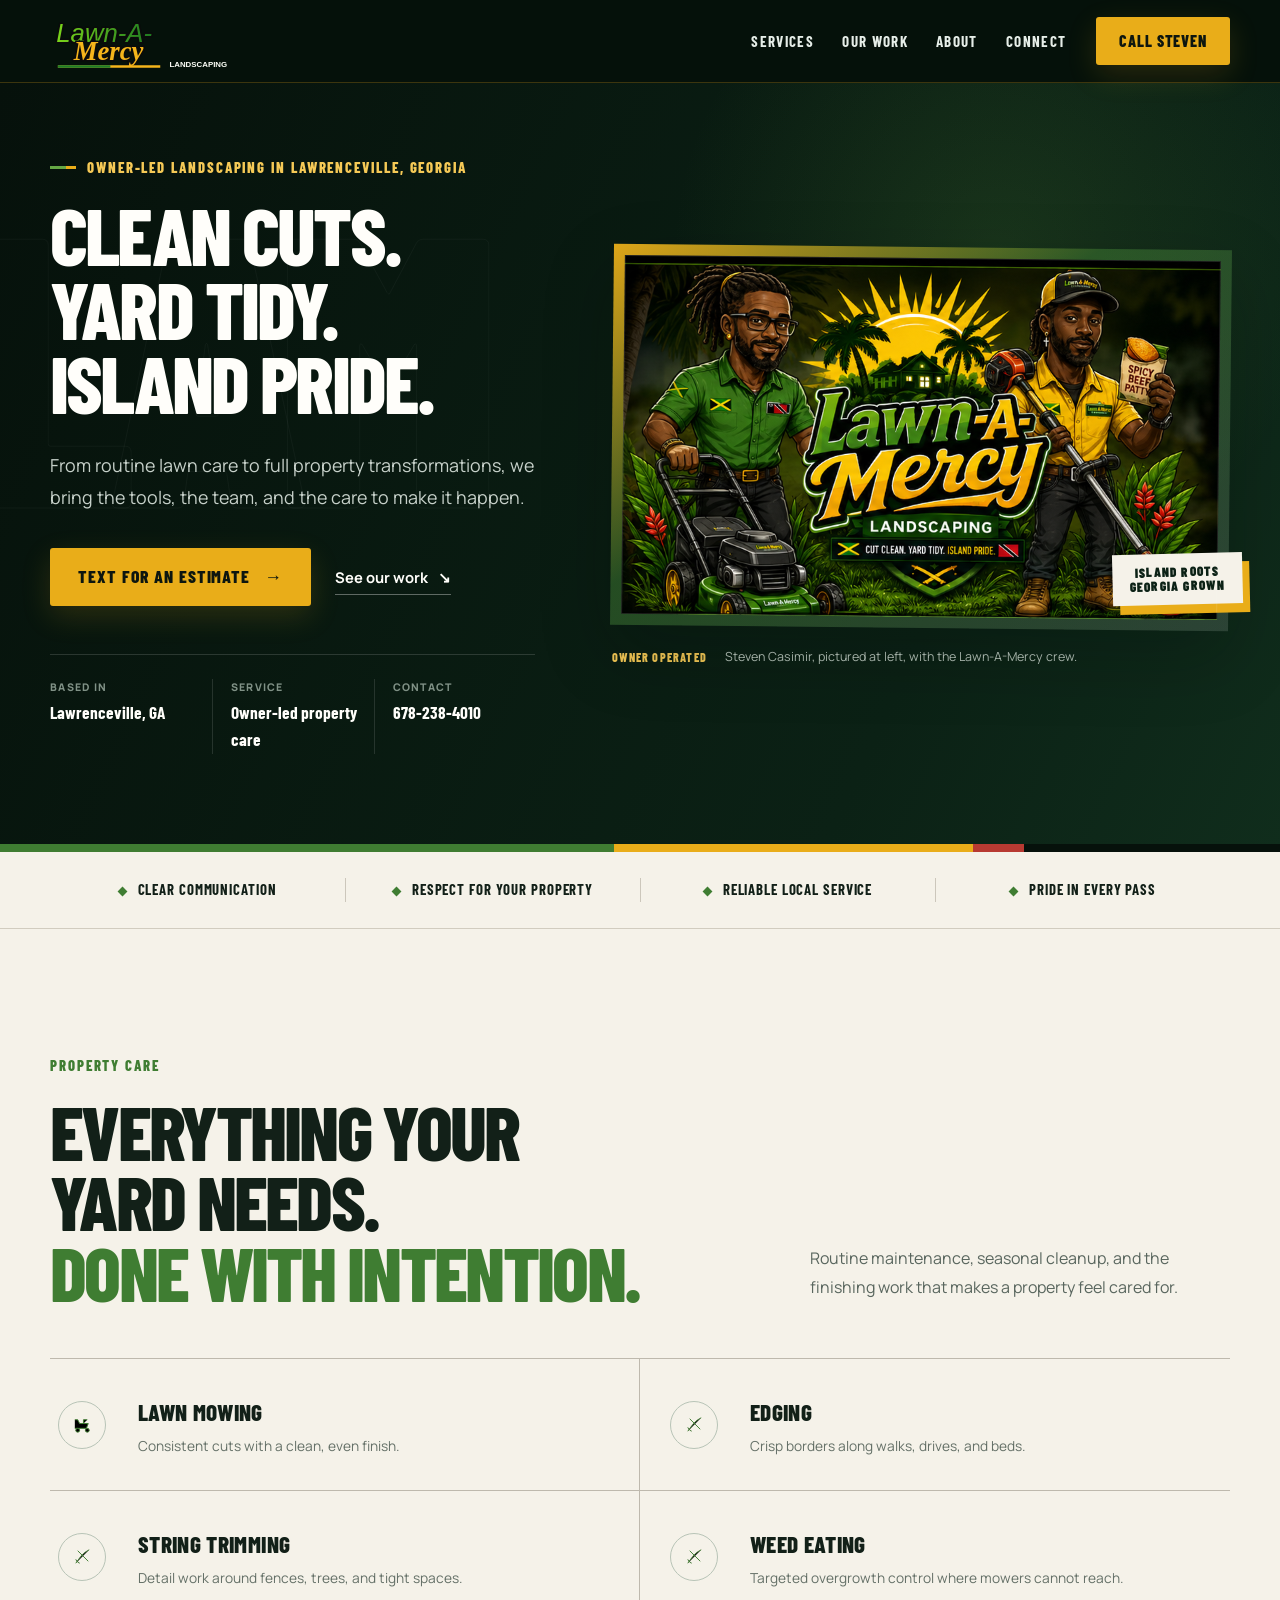
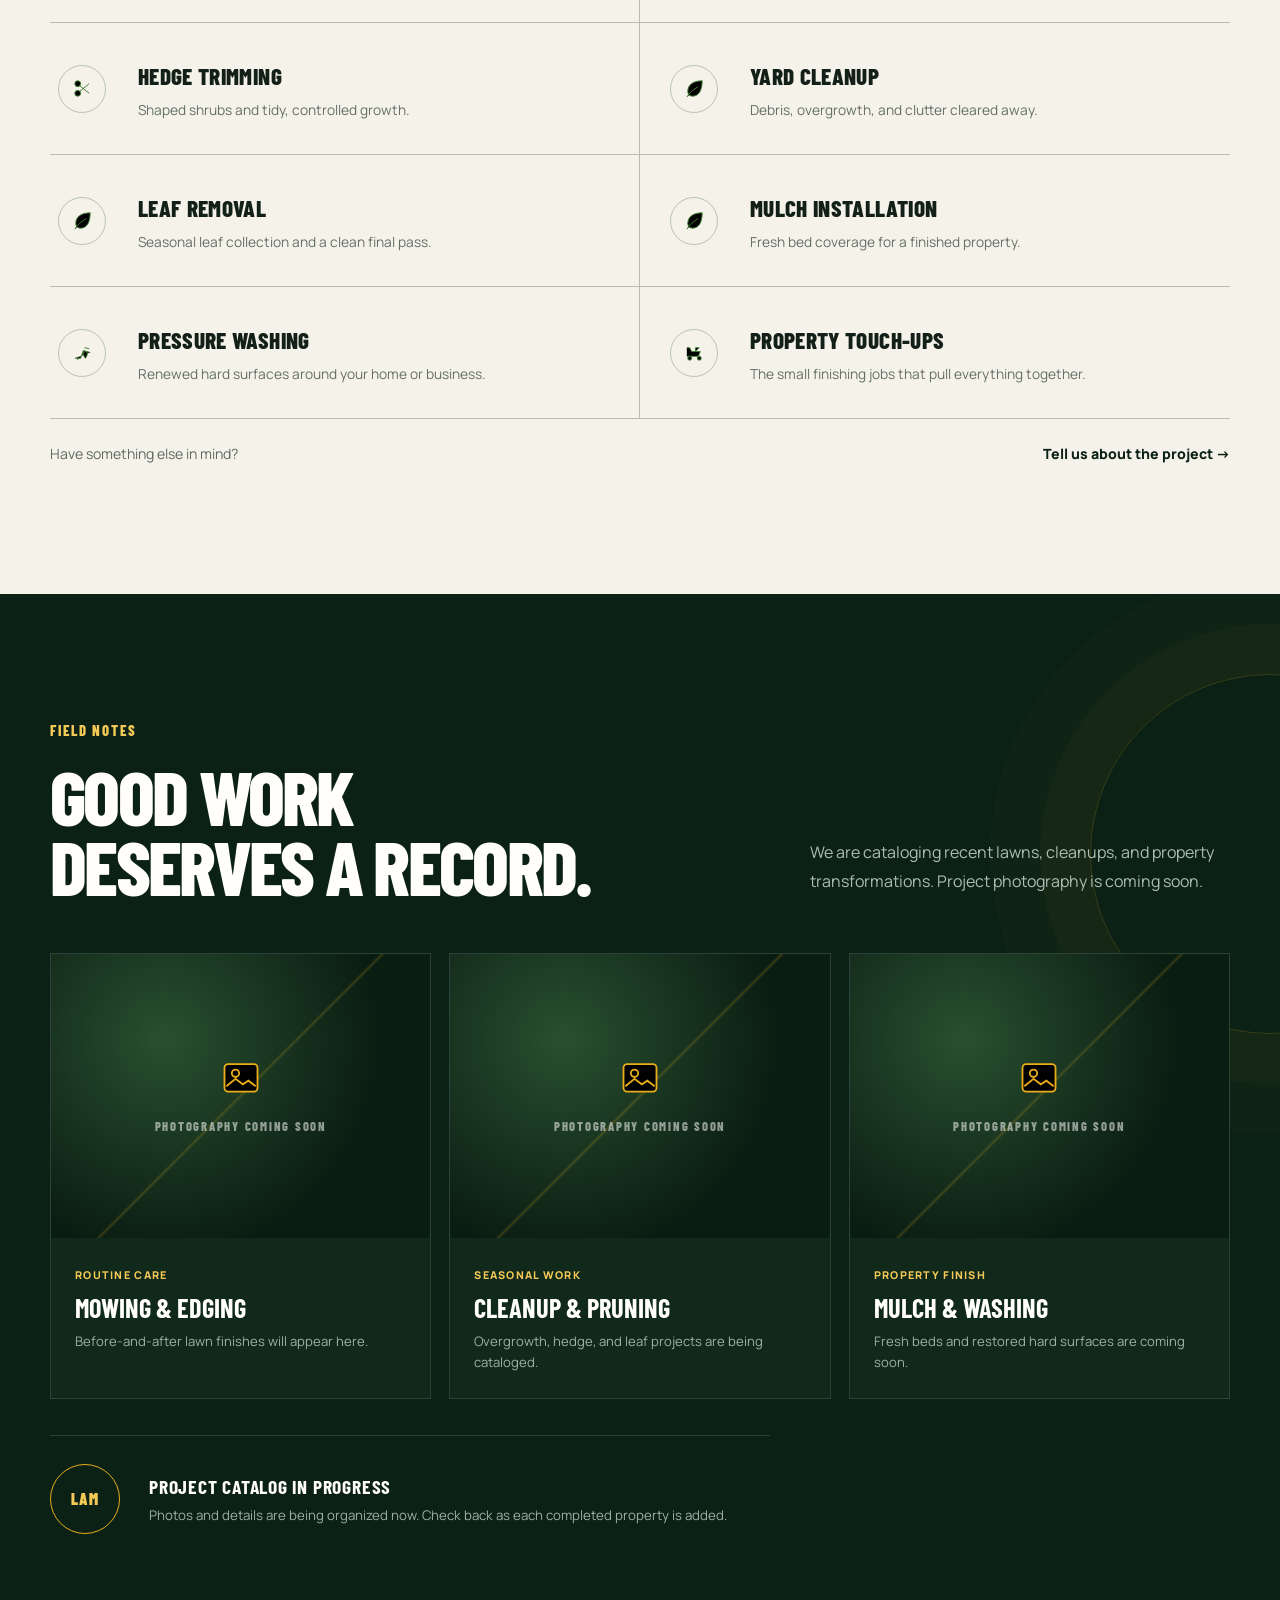
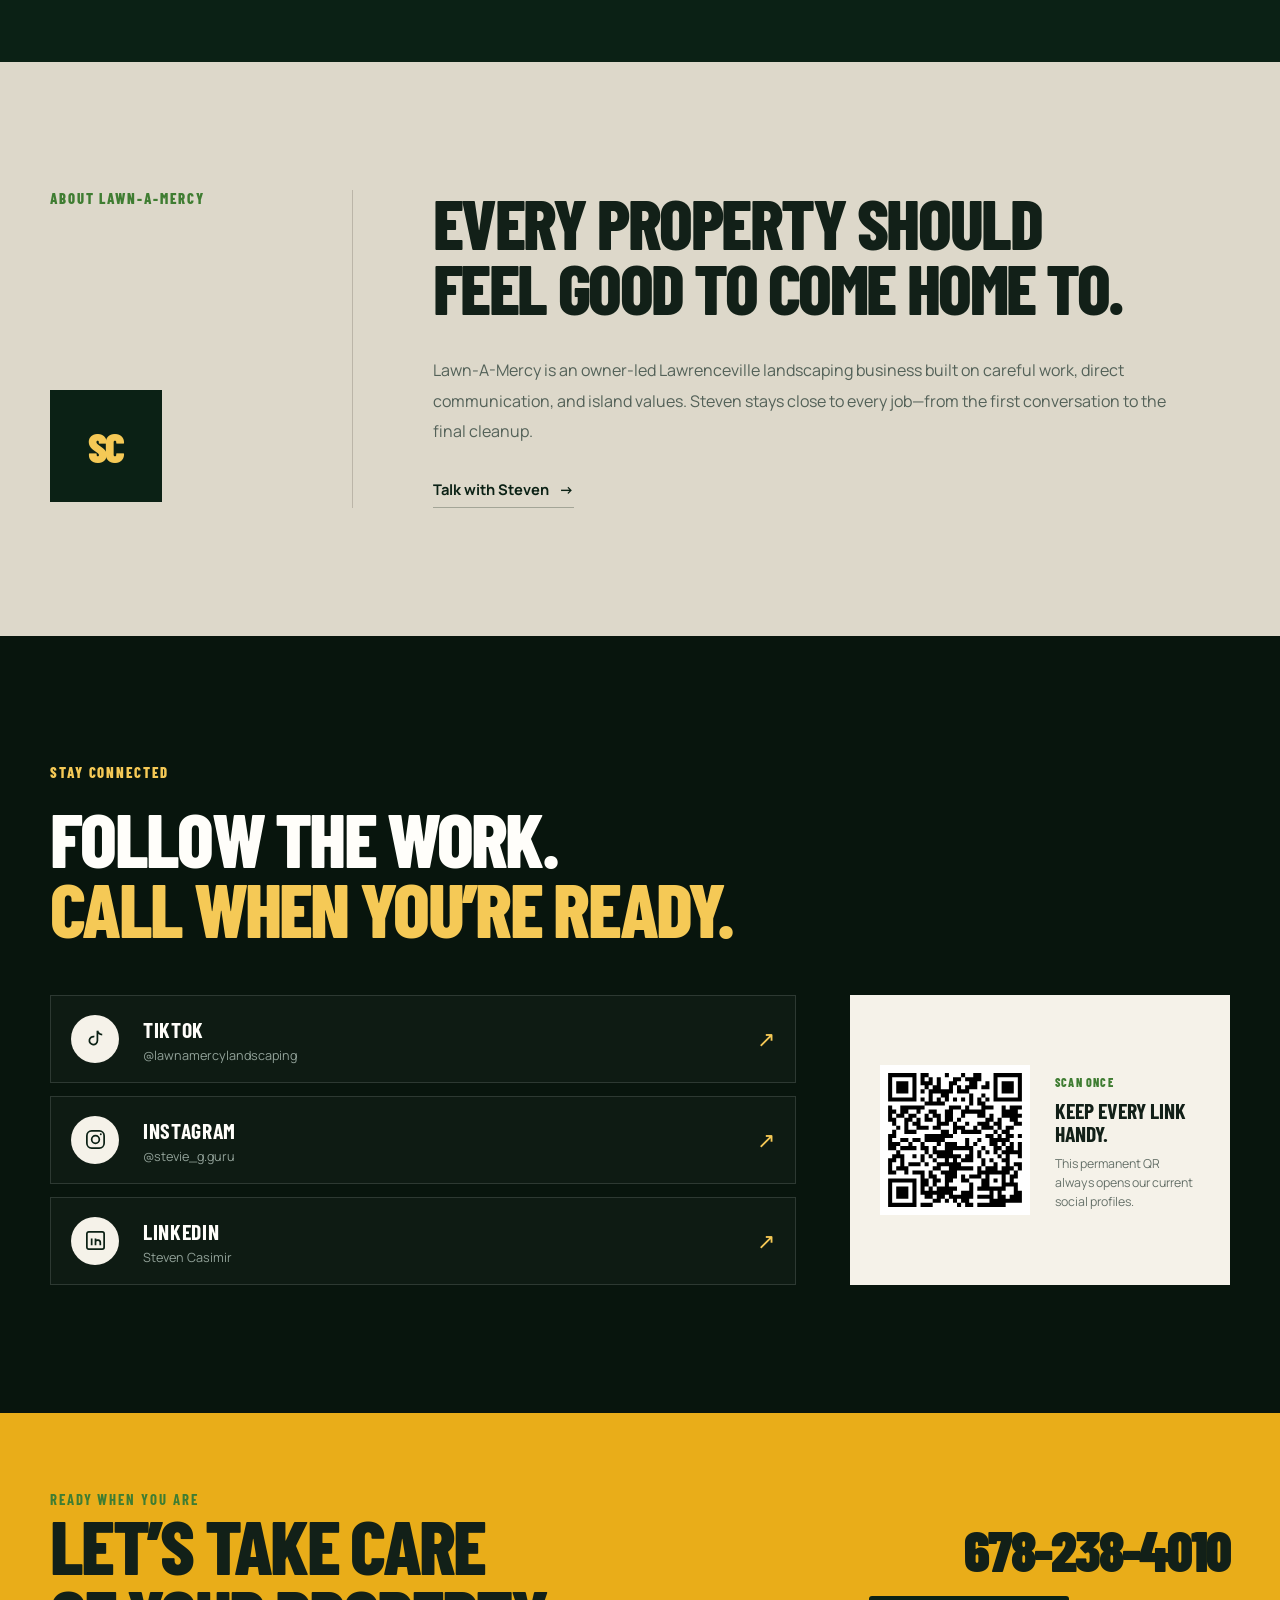
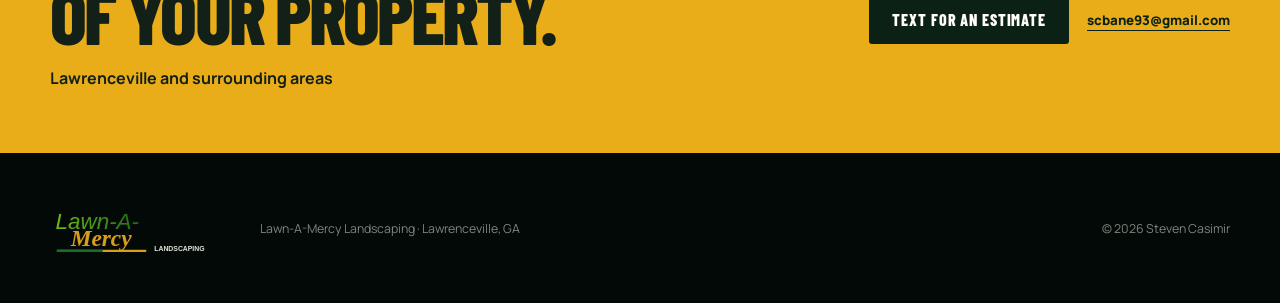
==== index.html @ d1571cbe "update meta description" ====
<!doctype html>
<html lang="en">
<head>
  <meta charset="utf-8">
  <meta name="viewport" content="width=device-width,initial-scale=1">
  <meta name="description" content="Owner-led lawn care in South Florida - mulch, cleanup, hedge trimming and pressure washing. Free estimates.">
  <meta name="theme-color" content="#0b2115">
  <meta property="og:type" content="website">
  <meta property="og:title" content="Lawn-A-Mercy Landscaping">
  <meta property="og:description" content="Clean cuts. Yard tidy. Island pride. Serving Lawrenceville and surrounding areas.">
  <meta property="og:image" content="https://scasimir2021.github.io/lawn-a-mercy/assets/hero/crew-art.png">
  <meta property="og:url" content="https://scasimir2021.github.io/lawn-a-mercy/">
  <link rel="canonical" href="https://scasimir2021.github.io/lawn-a-mercy/">
  <link rel="icon" href="assets/brand/logo.svg" type="image/svg+xml">
  <link rel="preconnect" href="https://fonts.googleapis.com">
  <link rel="preconnect" href="https://fonts.gstatic.com" crossorigin>
  <link href="https://fonts.googleapis.com/css2?family=Barlow+Condensed:wght@600;700;800;900&family=Manrope:wght@400;500;600;700;800&display=swap" rel="stylesheet">
  <title>Lawn-A-Mercy Landscaping | Lawrenceville, GA</title>
  <link rel="stylesheet" href="assets/css/site.css">
</head>
<body>
  <a class="skip-link" href="#main">Skip to content</a>

  <header class="site-header" id="home">
    <div class="header-inner shell">
      <a class="brand" href="#home" aria-label="Lawn-A-Mercy Landscaping home">
        <img src="assets/brand/logo.svg" alt="Lawn-A-Mercy Landscaping">
      </a>
      <button class="nav-toggle" id="navToggle" type="button" aria-expanded="false" aria-controls="siteNav">
        <span></span><span></span><span></span><span class="sr-only">Open menu</span>
      </button>
      <nav class="site-nav" id="siteNav" aria-label="Primary navigation">
        <a href="#services">Services</a>
        <a href="#work">Our work</a>
        <a href="#about">About</a>
        <a href="#connect">Connect</a>
      </nav>
      <a class="button button-gold header-cta" data-bind-href="call" href="tel:+16782384010">
        Call Steven
      </a>
    </div>
  </header>

  <main id="main">
    <section class="hero">
      <div class="hero-inner shell">
        <div class="hero-copy">
          <p class="eyebrow"><span class="eyebrow-mark"></span><span data-bind="brand.eyebrow">Owner-led landscaping in Lawrenceville, Georgia</span></p>
          <h1 data-bind="brand.headline">Clean cuts. Yard tidy. Island pride.</h1>
          <p class="hero-lede" data-bind="brand.description">From routine lawn care to full property transformations, we bring the tools, the team, and the care to make it happen.</p>
          <div class="cta-row">
            <a class="button button-gold button-large" data-bind-href="quote" href="sms:+16782384010">
              Text for an estimate
              <span aria-hidden="true">→</span>
            </a>
            <a class="text-link" href="#work">See our work <span aria-hidden="true">↘</span></a>
          </div>
        </div>

        <figure class="hero-portrait">
          <div class="portrait-frame">
            <img src="assets/hero/crew-art.png" alt="Steven Casimir, at left, with the Lawn-A-Mercy landscaping crew">
            <span class="portrait-stamp">Island roots<br>Georgia grown</span>
          </div>
          <figcaption>
            <span class="caption-kicker">Owner operated</span>
            <span data-bind="brand.hero_caption">Steven Casimir, pictured at left, with the Lawn-A-Mercy crew.</span>
          </figcaption>
        </figure>
        <dl class="hero-facts" aria-label="Business highlights">
          <div><dt>Based in</dt><dd data-bind="contact.city">Lawrenceville, GA</dd></div>
          <div><dt>Service</dt><dd>Owner-led property care</dd></div>
          <div><dt>Contact</dt><dd data-bind="contact.phone">678-238-4010</dd></div>
        </dl>
      </div>
      <div class="cut-line" aria-hidden="true"></div>
    </section>

    <section class="trust-strip" aria-label="Why choose Lawn-A-Mercy">
      <div class="shell trust-grid">
        <span>Clear communication</span>
        <span>Respect for your property</span>
        <span>Reliable local service</span>
        <span>Pride in every pass</span>
      </div>
    </section>

    <section class="section services-section" id="services">
      <div class="shell">
        <div class="section-head section-head-split">
          <div>
            <p class="eyebrow eyebrow-dark">Property care</p>
            <h2>Everything your yard needs.<br><em>Done with intention.</em></h2>
          </div>
          <p class="section-intro">Routine maintenance, seasonal cleanup, and the finishing work that makes a property feel cared for.</p>
        </div>
        <div class="service-grid" id="serviceGrid" aria-live="polite"></div>
        <div class="service-footnote">
          <span>Have something else in mind?</span>
          <a data-bind-href="call" href="tel:+16782384010">Tell us about the project →</a>
        </div>
      </div>
    </section>

    <section class="section work-section" id="work">
      <div class="shell">
        <div class="section-head section-head-split work-head">
          <div>
            <p class="eyebrow">Field notes</p>
            <h2 data-bind="portfolio.title">Good work deserves a record.</h2>
          </div>
          <p class="section-intro" data-bind="portfolio.description">We are cataloging recent lawns, cleanups, and property transformations. Project photography is coming soon.</p>
        </div>
        <div class="work-grid" id="workGrid" aria-live="polite"></div>
        <div class="catalog-note">
          <span class="catalog-note-mark" aria-hidden="true">LAM</span>
          <div>
            <strong data-bind="portfolio.coming_soon_heading">Project catalog in progress</strong>
            <p data-bind="portfolio.coming_soon_note">Photos and details are being organized now. Check back as each completed property is added.</p>
          </div>
        </div>
      </div>
    </section>

    <section class="section about-section" id="about">
      <div class="shell about-grid">
        <div class="about-label">
          <p class="eyebrow eyebrow-dark">About Lawn-A-Mercy</p>
          <span class="owner-monogram" aria-hidden="true">SC</span>
        </div>
        <div class="about-copy">
          <p class="about-statement">Every property should feel good to come home to.</p>
          <p data-bind="brand.about">Lawn-A-Mercy is an owner-led Lawrenceville landscaping business built on careful work, direct communication, and island values. Steven stays close to every job—from the first conversation to the final cleanup.</p>
          <a class="text-link text-link-dark" data-bind-href="call" href="tel:+16782384010">Talk with Steven <span aria-hidden="true">→</span></a>
        </div>
      </div>
    </section>

    <section class="section connect-section" id="connect">
      <div class="shell">
        <div class="section-head connect-head">
          <p class="eyebrow">Stay connected</p>
          <h2>Follow the work.<br><em>Call when you’re ready.</em></h2>
        </div>
        <div class="connect-layout">
          <div class="social-grid" id="socialLinks" aria-label="Lawn-A-Mercy social profiles"></div>
          <aside class="qr-panel">
            <img src="assets/qr/socials.svg" alt="QR code opening current Lawn-A-Mercy social links">
            <div>
              <span class="caption-kicker">Scan once</span>
              <strong>Keep every link handy.</strong>
              <p>This permanent QR always opens our current social profiles.</p>
            </div>
          </aside>
        </div>
      </div>
    </section>

    <section class="contact-section" id="contact">
      <div class="shell contact-inner">
        <div>
          <p class="eyebrow eyebrow-dark">Ready when you are</p>
          <h2>Let’s take care of your property.</h2>
          <p data-bind="contact.service_area">Lawrenceville and surrounding areas</p>
        </div>
        <div class="contact-actions">
          <a class="contact-phone" data-bind-href="call" data-bind="contact.phone" href="tel:+16782384010">678-238-4010</a>
          <div class="contact-buttons">
            <a class="button button-dark" data-bind-href="quote" href="sms:+16782384010">Text for an estimate</a>
            <a class="contact-email" data-bind-href="email" data-bind="contact.email" href="mailto:scbane93@gmail.com">scbane93@gmail.com</a>
          </div>
        </div>
      </div>
    </section>
  </main>

  <footer class="site-footer">
    <div class="shell footer-inner">
      <img src="assets/brand/logo.svg" alt="" aria-hidden="true">
      <p><span data-bind="brand.name">Lawn-A-Mercy Landscaping</span> · <span data-bind="contact.city">Lawrenceville, GA</span></p>
      <p>© <span id="currentYear"></span> <span data-bind="contact.owner">Steven Casimir</span></p>
    </div>
  </footer>

  <a class="mobile-call" data-bind-href="call" href="tel:+16782384010">Call Steven <span data-bind="contact.phone">678-238-4010</span></a>

  <script id="structuredData" type="application/ld+json">
  {
    "@context": "https://schema.org",
    "@type": "HomeAndConstructionBusiness",
    "name": "Lawn-A-Mercy Landscaping",
    "url": "https://scasimir2021.github.io/lawn-a-mercy/",
    "telephone": "+1-678-238-4010",
    "email": "scbane93@gmail.com",
    "address": {"@type": "PostalAddress", "addressLocality": "Lawrenceville", "addressRegion": "GA", "addressCountry": "US"},
    "areaServed": "Lawrenceville and surrounding areas"
  }
  </script>
  <script src="assets/js/site.js" defer></script>
</body>
</html>
---- assets/css/site.css ----
:root {
  --evergreen: #0b2115;
  --evergreen-deep: #06110b;
  --leaf: #3f7d32;
  --leaf-bright: #65a845;
  --gold: #e9ad19;
  --gold-soft: #f5c956;
  --stone: #ddd8ca;
  --paper: #f5f2e9;
  --paper-deep: #eae5d9;
  --ink: #122018;
  --white: #fffefa;
  --muted: #aebbb2;
  --red: #b83a32;
  --display: "Barlow Condensed", "Arial Narrow", sans-serif;
  --body: "Manrope", "Segoe UI", sans-serif;
  --shadow: 0 26px 70px rgba(3, 12, 7, .24);
}

*, *::before, *::after { box-sizing: border-box; }

html { scroll-behavior: smooth; }

body {
  margin: 0;
  background: var(--evergreen-deep);
  color: var(--white);
  font-family: var(--body);
  font-size: 16px;
  line-height: 1.6;
  -webkit-font-smoothing: antialiased;
}

body.nav-open { overflow: hidden; }

img { max-width: 100%; }

a { color: inherit; }

button, input, textarea, select { font: inherit; }

button, a { -webkit-tap-highlight-color: transparent; }

:focus-visible {
  outline: 3px solid var(--gold-soft);
  outline-offset: 4px;
}

.shell {
  width: min(1180px, calc(100% - 48px));
  margin-inline: auto;
}

.sr-only {
  position: absolute;
  width: 1px;
  height: 1px;
  padding: 0;
  margin: -1px;
  overflow: hidden;
  clip: rect(0, 0, 0, 0);
  white-space: nowrap;
  border: 0;
}

.skip-link {
  position: fixed;
  left: 18px;
  top: 12px;
  z-index: 100;
  padding: 10px 14px;
  background: var(--gold);
  color: #0a120d;
  font-weight: 800;
  text-decoration: none;
  transform: translateY(-160%);
  transition: transform .2s ease;
}

.skip-link:focus { transform: translateY(0); }

.site-header {
  position: sticky;
  inset-block-start: 0;
  z-index: 40;
  background: rgba(6, 17, 11, .94);
  border-bottom: 1px solid rgba(233, 173, 25, .24);
  backdrop-filter: blur(18px);
}

.header-inner {
  min-height: 82px;
  display: flex;
  align-items: center;
  gap: 30px;
}

.brand {
  display: block;
  width: 212px;
  margin-right: auto;
}

.brand img {
  display: block;
  width: 100%;
  height: 58px;
  object-fit: contain;
  object-position: left center;
}

.site-nav {
  display: flex;
  align-items: center;
  gap: 28px;
}

.site-nav a {
  position: relative;
  color: #e6eee8;
  font-family: var(--display);
  font-size: .94rem;
  font-weight: 700;
  letter-spacing: .09em;
  text-decoration: none;
  text-transform: uppercase;
}

.site-nav a::after {
  content: "";
  position: absolute;
  left: 0;
  right: 100%;
  bottom: -8px;
  height: 2px;
  background: var(--gold);
  transition: right .2s ease;
}

.site-nav a:hover::after { right: 0; }

.nav-toggle { display: none; }

.button {
  display: inline-flex;
  align-items: center;
  justify-content: center;
  gap: 14px;
  min-height: 48px;
  padding: 0 22px;
  border: 1px solid transparent;
  border-radius: 3px;
  font-family: var(--display);
  font-size: 1rem;
  font-weight: 800;
  letter-spacing: .055em;
  line-height: 1;
  text-decoration: none;
  text-transform: uppercase;
  transition: transform .2s ease, background .2s ease, color .2s ease;
}

.button:hover { transform: translateY(-2px); }

.button-gold {
  background: var(--gold);
  color: #0d160f;
  box-shadow: 0 10px 30px rgba(233, 173, 25, .16);
}

.button-gold:hover { background: var(--gold-soft); }

.button-dark {
  background: var(--evergreen);
  color: var(--white);
}

.button-large {
  min-height: 58px;
  padding-inline: 27px;
  font-size: 1.1rem;
}

.text-link {
  display: inline-flex;
  gap: 10px;
  align-items: center;
  border-bottom: 1px solid rgba(255, 255, 255, .35);
  color: var(--white);
  font-size: .92rem;
  font-weight: 700;
  padding-block: 8px 5px;
  text-decoration: none;
}

.text-link:hover { border-color: var(--gold); color: var(--gold-soft); }

.text-link-dark { color: var(--evergreen); border-color: rgba(11, 33, 21, .28); }

.hero {
  position: relative;
  isolation: isolate;
  overflow: hidden;
  background:
    radial-gradient(circle at 78% 22%, rgba(92, 147, 60, .18), transparent 28%),
    linear-gradient(115deg, var(--evergreen-deep) 0%, var(--evergreen) 72%, #102d1c 100%);
}

.hero::before {
  content: "LAM";
  position: absolute;
  left: -34px;
  top: 18%;
  z-index: -1;
  color: transparent;
  font-family: var(--display);
  font-size: clamp(13rem, 30vw, 32rem);
  font-weight: 900;
  letter-spacing: -.08em;
  line-height: .7;
  -webkit-text-stroke: 1px rgba(255, 255, 255, .035);
  user-select: none;
}

.hero-inner {
  min-height: 700px;
  display: grid;
  grid-template-columns: .88fr 1.12fr;
  grid-template-areas: "copy portrait" "facts portrait";
  align-items: center;
  column-gap: clamp(36px, 6vw, 84px);
  row-gap: 0;
  padding-block: 76px 90px;
}

.eyebrow {
  display: flex;
  align-items: center;
  gap: 11px;
  margin: 0 0 20px;
  color: var(--gold-soft);
  font-family: var(--display);
  font-size: .92rem;
  font-weight: 800;
  letter-spacing: .13em;
  line-height: 1.2;
  text-transform: uppercase;
}

.eyebrow > span:last-child { min-width: 0; overflow-wrap: anywhere; }

.eyebrow-mark {
  width: 26px;
  height: 3px;
  background: linear-gradient(90deg, var(--leaf-bright) 0 60%, var(--gold) 60%);
}

.eyebrow-dark { color: var(--leaf); }

.hero-copy h1,
.section-head h2,
.about-statement,
.contact-inner h2 {
  font-family: var(--display);
  font-weight: 800;
  letter-spacing: -.035em;
  line-height: .92;
  text-wrap: balance;
}

.hero-copy h1 {
  max-width: 680px;
  margin: 0;
  font-size: clamp(4.2rem, 6.3vw, 6.5rem);
  text-transform: uppercase;
}

.hero-copy { grid-area: copy; min-width: 0; align-self: end; }

.hero-lede {
  max-width: 610px;
  margin: 30px 0 0;
  color: #c7d1ca;
  font-size: clamp(1rem, 1.4vw, 1.14rem);
  line-height: 1.8;
}

.cta-row {
  display: flex;
  align-items: center;
  flex-wrap: wrap;
  gap: 24px;
  margin-top: 34px;
}

.hero-facts {
  grid-area: facts;
  align-self: start;
  display: grid;
  grid-template-columns: repeat(3, minmax(0, 1fr));
  margin: 48px 0 0;
  padding-top: 24px;
  border-top: 1px solid rgba(255, 255, 255, .14);
}

.hero-facts div { padding-right: 16px; }
.hero-facts div + div { padding-left: 18px; border-left: 1px solid rgba(255, 255, 255, .12); }
.hero-facts dt { color: #809186; font-size: .66rem; font-weight: 800; letter-spacing: .12em; text-transform: uppercase; }
.hero-facts dd { margin: 3px 0 0; color: var(--white); font-family: var(--display); font-size: 1.08rem; font-weight: 700; }

.hero-portrait { grid-area: portrait; margin: 0; }

.portrait-frame {
  position: relative;
  padding: 11px;
  background: linear-gradient(145deg, rgba(233, 173, 25, .95), rgba(63, 125, 50, .5) 42%, rgba(255, 255, 255, .12));
  box-shadow: var(--shadow);
  transform: rotate(.6deg);
}

.portrait-frame::after {
  content: "";
  position: absolute;
  inset: 11px;
  border: 1px solid rgba(255, 255, 255, .12);
  pointer-events: none;
}

.portrait-frame img {
  display: block;
  width: 100%;
  aspect-ratio: 1.66 / 1;
  object-fit: cover;
}

.portrait-stamp {
  position: absolute;
  right: -14px;
  bottom: 26px;
  padding: 12px 17px 11px;
  background: var(--paper);
  color: var(--evergreen);
  font-family: var(--display);
  font-size: .83rem;
  font-weight: 900;
  letter-spacing: .09em;
  line-height: 1.05;
  text-align: center;
  text-transform: uppercase;
  transform: rotate(-2deg);
  box-shadow: 7px 9px 0 var(--gold);
}

.hero-portrait figcaption {
  display: grid;
  grid-template-columns: auto 1fr;
  gap: 18px;
  margin-top: 20px;
  color: #b7c4bb;
  font-size: .78rem;
  line-height: 1.5;
}

.caption-kicker {
  color: var(--gold-soft);
  font-family: var(--display);
  font-size: .75rem;
  font-weight: 800;
  letter-spacing: .1em;
  text-transform: uppercase;
}

.cut-line {
  height: 8px;
  background: linear-gradient(90deg, var(--leaf) 0 48%, var(--gold) 48% 76%, var(--red) 76% 80%, var(--evergreen-deep) 80%);
}

.trust-strip {
  background: var(--paper);
  color: var(--ink);
  border-bottom: 1px solid #d1ccbf;
}

.trust-grid {
  min-height: 76px;
  display: grid;
  grid-template-columns: repeat(4, 1fr);
  align-items: center;
}

.trust-grid span {
  position: relative;
  padding-inline: 28px;
  font-family: var(--display);
  font-size: .92rem;
  font-weight: 700;
  letter-spacing: .06em;
  text-align: center;
  text-transform: uppercase;
}

.trust-grid span::before {
  content: "";
  display: inline-block;
  width: 7px;
  height: 7px;
  margin-right: 12px;
  background: var(--leaf);
  transform: rotate(45deg);
}

.trust-grid span + span { border-left: 1px solid #ccc7bb; }

.section { padding-block: clamp(82px, 10vw, 132px); }

.services-section { background: var(--paper); color: var(--ink); }

.section-head { margin-bottom: 52px; }

.section-head-split {
  display: grid;
  grid-template-columns: 1.25fr .75fr;
  gap: 60px;
  align-items: end;
}

.section-head h2,
.contact-inner h2 {
  margin: 0;
  font-size: clamp(3.3rem, 6vw, 6rem);
  text-transform: uppercase;
}

.section-head h2 em,
.connect-head h2 em {
  color: var(--leaf);
  font-style: normal;
}

.section-intro {
  max-width: 500px;
  margin: 0 0 5px;
  color: #59665e;
  line-height: 1.8;
}

.service-grid {
  display: grid;
  grid-template-columns: repeat(2, 1fr);
  border-top: 1px solid #beb9ad;
}

.service-card {
  min-height: 132px;
  display: grid;
  grid-template-columns: 58px 1fr;
  gap: 22px;
  align-items: center;
  padding: 25px 28px 25px 8px;
  border-bottom: 1px solid #beb9ad;
}

.service-card:nth-child(odd) { border-right: 1px solid #beb9ad; }
.service-card:nth-child(even) { padding-left: 30px; }

.service-icon {
  width: 48px;
  height: 48px;
  display: grid;
  place-items: center;
  color: var(--leaf);
  border: 1px solid #b8c4b7;
  border-radius: 50%;
}

.service-icon svg { width: 23px; height: 23px; stroke: currentColor; }

.service-card h3 {
  margin: 0;
  font-family: var(--display);
  font-size: 1.45rem;
  font-weight: 800;
  letter-spacing: .015em;
  text-transform: uppercase;
}

.service-card p {
  margin: 4px 0 0;
  color: #647067;
  font-size: .86rem;
  line-height: 1.55;
}

.service-footnote {
  display: flex;
  justify-content: space-between;
  gap: 20px;
  padding-top: 24px;
  color: #5f6a62;
  font-size: .88rem;
}

.service-footnote a { color: var(--evergreen); font-weight: 800; text-decoration: none; }

.work-section {
  position: relative;
  overflow: hidden;
  background: var(--evergreen);
}

.work-section::before {
  content: "";
  position: absolute;
  width: 360px;
  height: 360px;
  right: -170px;
  top: 80px;
  border: 1px solid rgba(233, 173, 25, .2);
  border-radius: 50%;
  box-shadow: 0 0 0 50px rgba(233, 173, 25, .025), 0 0 0 100px rgba(233, 173, 25, .018);
}

.work-head { position: relative; z-index: 1; }
.work-head .section-intro { color: #aebdb3; }
.work-head h2 em { color: var(--gold-soft); }

.work-grid {
  position: relative;
  z-index: 1;
  display: grid;
  grid-template-columns: repeat(3, 1fr);
  gap: 18px;
}

.work-card {
  min-width: 0;
  overflow: hidden;
  background: #10291b;
  border: 1px solid rgba(255, 255, 255, .12);
}

.work-media {
  position: relative;
  aspect-ratio: 4 / 3;
  overflow: hidden;
  background:
    linear-gradient(135deg, transparent 49.5%, rgba(233, 173, 25, .2) 50%, transparent 50.5%),
    radial-gradient(circle at 30% 30%, #294f30, #0a1d12 65%);
}

.work-media img { width: 100%; height: 100%; object-fit: cover; display: block; transition: transform .45s ease; }
.work-card:hover .work-media img { transform: scale(1.025); }

.work-placeholder {
  height: 100%;
  display: grid;
  place-items: center;
  align-content: center;
  gap: 18px;
  color: rgba(255, 255, 255, .54);
}

.work-placeholder svg { width: 44px; height: 44px; stroke: var(--gold); }
.work-placeholder span { font-family: var(--display); font-size: .78rem; font-weight: 800; letter-spacing: .14em; text-transform: uppercase; }

.work-card-copy { padding: 23px 24px 25px; }
.work-card-copy small { color: var(--gold-soft); font-size: .67rem; font-weight: 800; letter-spacing: .12em; text-transform: uppercase; }
.work-card-copy h3 { margin: 7px 0 0; font-family: var(--display); font-size: 1.65rem; line-height: 1.05; text-transform: uppercase; }
.work-card-copy p { margin: 9px 0 0; color: #9fb0a5; font-size: .82rem; line-height: 1.6; }

.catalog-note {
  position: relative;
  z-index: 1;
  display: grid;
  grid-template-columns: 74px 1fr;
  gap: 25px;
  align-items: center;
  max-width: 720px;
  margin-top: 36px;
  padding-top: 28px;
  border-top: 1px solid rgba(255, 255, 255, .13);
}

.catalog-note-mark {
  width: 70px;
  height: 70px;
  display: grid;
  place-items: center;
  border: 1px solid var(--gold);
  border-radius: 50%;
  color: var(--gold-soft);
  font-family: var(--display);
  font-weight: 900;
  letter-spacing: .06em;
}

.catalog-note strong { font-family: var(--display); font-size: 1.22rem; letter-spacing: .04em; text-transform: uppercase; }
.catalog-note p { margin: 3px 0 0; color: #9fb0a5; font-size: .83rem; }

.about-section { background: var(--stone); color: var(--ink); }

.about-grid {
  display: grid;
  grid-template-columns: .38fr 1fr;
  gap: 80px;
}

.about-label {
  display: flex;
  flex-direction: column;
  justify-content: space-between;
  border-right: 1px solid #bbb5a8;
}

.owner-monogram {
  width: 112px;
  height: 112px;
  display: grid;
  place-items: center;
  margin-bottom: 6px;
  background: var(--evergreen);
  color: var(--gold-soft);
  font-family: var(--display);
  font-size: 2.6rem;
  font-weight: 900;
  letter-spacing: -.04em;
}

.about-statement {
  max-width: 860px;
  margin: 0;
  font-size: clamp(3rem, 5.5vw, 5.4rem);
  text-transform: uppercase;
}

.about-copy > p:not(.about-statement) {
  max-width: 740px;
  margin: 36px 0 24px;
  color: #536158;
  line-height: 1.9;
}

.connect-section { background: #08150d; }

.connect-head { max-width: 820px; }
.connect-head h2 em { color: var(--gold-soft); }

.connect-layout {
  display: grid;
  grid-template-columns: 1fr 380px;
  gap: 54px;
  align-items: stretch;
}

.social-grid { display: grid; gap: 13px; }

.social-card {
  display: grid;
  grid-template-columns: 54px 1fr auto;
  gap: 18px;
  align-items: center;
  min-height: 88px;
  padding: 15px 20px;
  border: 1px solid rgba(255, 255, 255, .13);
  background: rgba(255, 255, 255, .025);
  text-decoration: none;
  transition: border .2s ease, background .2s ease, transform .2s ease;
}

.social-card:hover {
  border-color: rgba(233, 173, 25, .75);
  background: rgba(233, 173, 25, .055);
  transform: translateX(4px);
}

.social-icon {
  width: 48px;
  height: 48px;
  display: grid;
  place-items: center;
  border-radius: 50%;
  background: var(--paper);
  color: var(--evergreen);
}

.social-icon svg { width: 23px; height: 23px; fill: none; stroke: currentColor; stroke-width: 1.8; }
.social-copy { min-width: 0; }
.social-copy strong { display: block; font-family: var(--display); font-size: 1.35rem; letter-spacing: .03em; text-transform: uppercase; }
.social-copy span { display: block; overflow: hidden; color: #91a198; font-size: .79rem; text-overflow: ellipsis; white-space: nowrap; }
.social-arrow { color: var(--gold-soft); font-size: 1.35rem; }

.qr-panel {
  display: grid;
  grid-template-columns: 150px 1fr;
  gap: 25px;
  align-content: center;
  align-items: center;
  padding: 30px;
  background: var(--paper);
  color: var(--ink);
}

.qr-panel img { width: 150px; display: block; background: white; }
.qr-panel .caption-kicker { color: var(--leaf); }
.qr-panel strong { display: block; margin-top: 5px; font-family: var(--display); font-size: 1.35rem; line-height: 1.05; text-transform: uppercase; }
.qr-panel p { margin: 9px 0 0; color: #667169; font-size: .77rem; line-height: 1.55; }

.contact-section { background: var(--gold); color: var(--ink); }

.contact-inner {
  min-height: 300px;
  display: grid;
  grid-template-columns: 1fr auto;
  gap: 50px;
  align-items: center;
  padding-block: 62px;
}

.contact-inner h2 { max-width: 750px; font-size: clamp(3rem, 6vw, 5.5rem); }
.contact-inner p { margin: 16px 0 0; font-weight: 700; }
.contact-actions { display: flex; flex-direction: column; align-items: flex-end; gap: 18px; }
.contact-phone { font-family: var(--display); font-size: clamp(2.5rem, 4.4vw, 4.7rem); font-weight: 900; letter-spacing: -.035em; line-height: 1; text-decoration: none; white-space: nowrap; }
.contact-phone:hover { color: var(--leaf); }
.contact-buttons { display: flex; align-items: center; justify-content: flex-end; flex-wrap: wrap; gap: 18px; }
.contact-email { color: var(--evergreen); font-size: .83rem; font-weight: 800; text-underline-offset: 5px; }

.site-footer { background: #030906; color: #78887e; }

.footer-inner {
  min-height: 150px;
  display: grid;
  grid-template-columns: 180px 1fr auto;
  gap: 30px;
  align-items: center;
}

.footer-inner img { width: 165px; height: 58px; object-fit: contain; object-position: left; opacity: .88; }
.footer-inner p { margin: 0; font-size: .77rem; }
.footer-inner p:last-child { text-align: right; }

.mobile-call { display: none; }

@media (max-width: 1060px) {
  .header-inner { gap: 20px; }
  .site-nav { gap: 18px; }
  .header-cta { display: none; }
  .hero-inner { min-height: 0; grid-template-columns: 1fr; grid-template-areas: "copy" "portrait" "facts"; padding-top: 64px; }
  .hero-copy { max-width: 850px; }
  .hero-portrait { width: min(880px, 100%); }
  .hero-portrait figcaption { max-width: 650px; }
  .connect-layout { grid-template-columns: 1fr; }
  .qr-panel { grid-template-columns: 130px 1fr; }
  .qr-panel img { width: 130px; }
}

@media (max-width: 780px) {
  body { padding-bottom: 58px; }
  .shell { width: min(100% - 30px, 1180px); }
  .header-inner { min-height: 68px; }
  .brand { width: 178px; }
  .brand img { height: 50px; }

  .nav-toggle {
    width: 44px;
    height: 44px;
    display: grid;
    place-content: center;
    gap: 5px;
    padding: 0;
    border: 1px solid rgba(255, 255, 255, .22);
    background: transparent;
    color: white;
  }

  .nav-toggle span:not(.sr-only) { width: 19px; height: 2px; display: block; background: currentColor; transition: transform .2s ease, opacity .2s ease; }
  .nav-toggle[aria-expanded="true"] span:nth-child(1) { transform: translateY(7px) rotate(45deg); }
  .nav-toggle[aria-expanded="true"] span:nth-child(2) { opacity: 0; }
  .nav-toggle[aria-expanded="true"] span:nth-child(3) { transform: translateY(-7px) rotate(-45deg); }

  .site-nav {
    position: fixed;
    inset: 68px 0 auto;
    display: grid;
    gap: 0;
    padding: 16px 15px 28px;
    background: var(--evergreen-deep);
    border-bottom: 1px solid rgba(233, 173, 25, .3);
    transform: translateY(-120%);
    visibility: hidden;
    transition: transform .24s ease, visibility .24s;
  }

  .site-nav.is-open { transform: translateY(0); visibility: visible; }
  .site-nav a { padding: 14px 7px; border-bottom: 1px solid rgba(255, 255, 255, .1); font-size: 1.05rem; }
  .site-nav a::after { display: none; }

  .hero-inner { gap: 46px; padding-block: 54px 70px; }
  .hero-copy h1 { max-width: 100%; font-size: clamp(3.2rem, 13.5vw, 5rem); overflow-wrap: normal; text-wrap: wrap; }
  .hero-lede { max-width: 100%; overflow-wrap: anywhere; }
  .cta-row { align-items: stretch; flex-direction: column; }
  .cta-row .button { width: 100%; }
  .cta-row .text-link { align-self: flex-start; }
  .hero-facts { grid-template-columns: 1fr; gap: 13px; }
  .hero-facts { margin-top: 0; }
  .hero-facts div { padding: 0; }
  .hero-facts div + div { padding: 13px 0 0; border-left: 0; border-top: 1px solid rgba(255,255,255,.1); }
  .portrait-stamp { right: -5px; bottom: 17px; }
  .hero-portrait figcaption { grid-template-columns: 1fr; gap: 4px; }

  .trust-grid { grid-template-columns: repeat(2, 1fr); padding-block: 9px; }
  .trust-grid span { min-height: 52px; display: flex; align-items: center; justify-content: center; padding: 10px; font-size: .78rem; }
  .trust-grid span + span { border-left: 0; }
  .trust-grid span:nth-child(even) { border-left: 1px solid #ccc7bb; }
  .trust-grid span:nth-child(n+3) { border-top: 1px solid #ccc7bb; }

  .section-head-split { grid-template-columns: 1fr; gap: 25px; }
  .section-head h2 { font-size: clamp(3rem, 14vw, 5rem); }
  .section-intro { max-width: 620px; }
  .service-grid { grid-template-columns: 1fr; }
  .service-card:nth-child(odd) { border-right: 0; }
  .service-card:nth-child(even) { padding-left: 8px; }
  .service-footnote { flex-direction: column; gap: 5px; }
  .work-grid { grid-template-columns: 1fr; }
  .about-grid { grid-template-columns: 1fr; gap: 42px; }
  .about-label { min-height: 120px; flex-direction: row; align-items: flex-start; border-right: 0; border-bottom: 1px solid #bbb5a8; }
  .owner-monogram { width: 80px; height: 80px; margin: 0 0 -1px; font-size: 2rem; }
  .about-statement { font-size: clamp(2.8rem, 12vw, 4.4rem); }
  .qr-panel { grid-template-columns: 110px 1fr; padding: 22px; }
  .qr-panel img { width: 110px; }
  .contact-inner { grid-template-columns: 1fr; gap: 32px; min-height: 0; }
  .contact-actions { align-items: flex-start; }
  .contact-buttons { justify-content: flex-start; }
  .contact-phone { white-space: normal; }
  .footer-inner { grid-template-columns: 1fr; gap: 12px; padding-block: 34px; }
  .footer-inner p:last-child { text-align: left; }

  .mobile-call {
    position: fixed;
    inset: auto 0 0;
    z-index: 50;
    min-height: 58px;
    display: flex;
    align-items: center;
    justify-content: center;
    gap: 8px;
    background: var(--gold);
    color: #0d160f;
    font-family: var(--display);
    font-size: 1rem;
    font-weight: 900;
    letter-spacing: .055em;
    text-decoration: none;
    text-transform: uppercase;
    box-shadow: 0 -8px 28px rgba(0, 0, 0, .25);
  }
}

@media (max-width: 480px) {
  .shell { width: min(100% - 22px, 1180px); }
  .hero-inner { padding-top: 42px; }
  .eyebrow { font-size: .77rem; }
  .portrait-frame { padding: 6px; }
  .portrait-frame::after { inset: 6px; }
  .portrait-stamp { padding: 8px 10px; font-size: .66rem; box-shadow: 4px 5px 0 var(--gold); }
  .service-card { grid-template-columns: 44px 1fr; gap: 15px; min-height: 116px; padding-right: 3px; }
  .service-icon { width: 40px; height: 40px; }
  .catalog-note { grid-template-columns: 54px 1fr; gap: 18px; }
  .catalog-note-mark { width: 52px; height: 52px; font-size: .8rem; }
  .social-card { grid-template-columns: 44px 1fr auto; gap: 14px; padding-inline: 14px; }
  .social-icon { width: 42px; height: 42px; }
  .qr-panel { grid-template-columns: 1fr; text-align: center; }
  .qr-panel img { margin-inline: auto; }
}

@media (prefers-reduced-motion: reduce) {
  html { scroll-behavior: auto; }
  *, *::before, *::after { scroll-behavior: auto !important; transition-duration: .01ms !important; animation-duration: .01ms !important; }
}
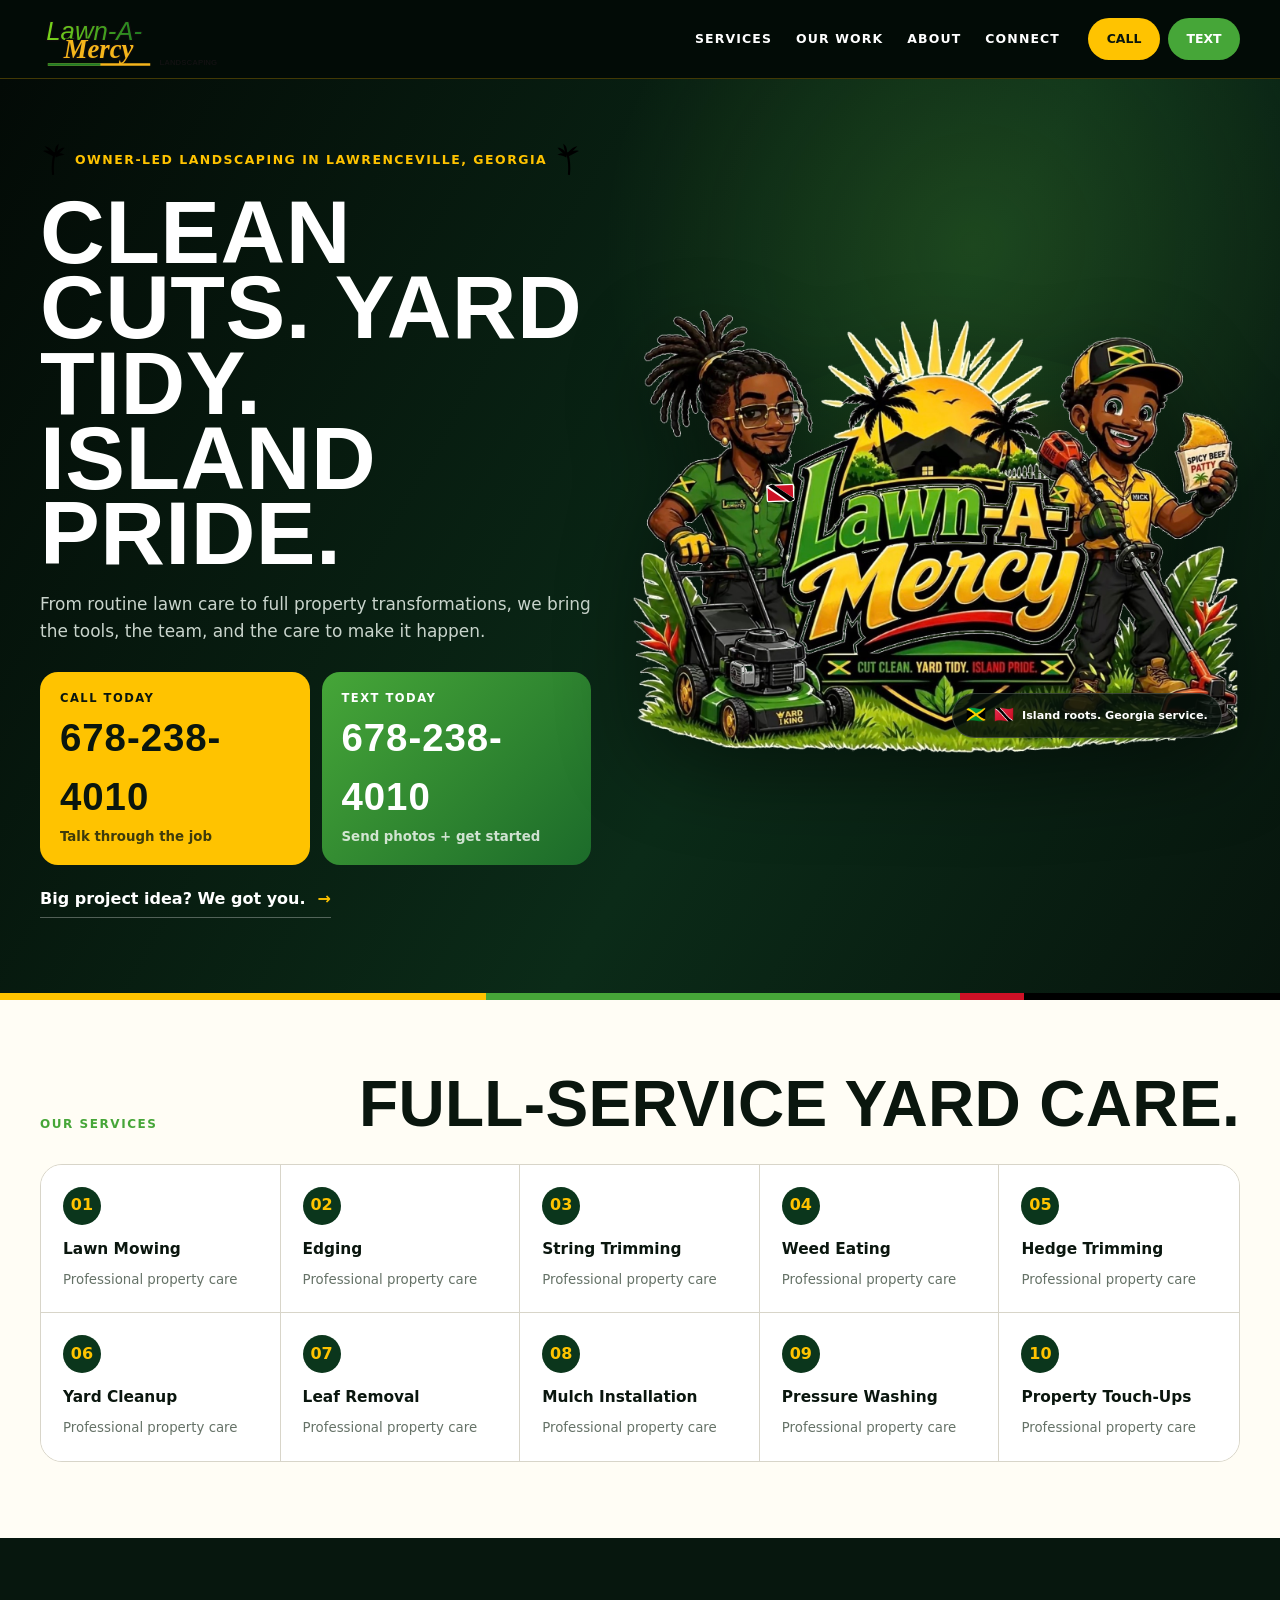
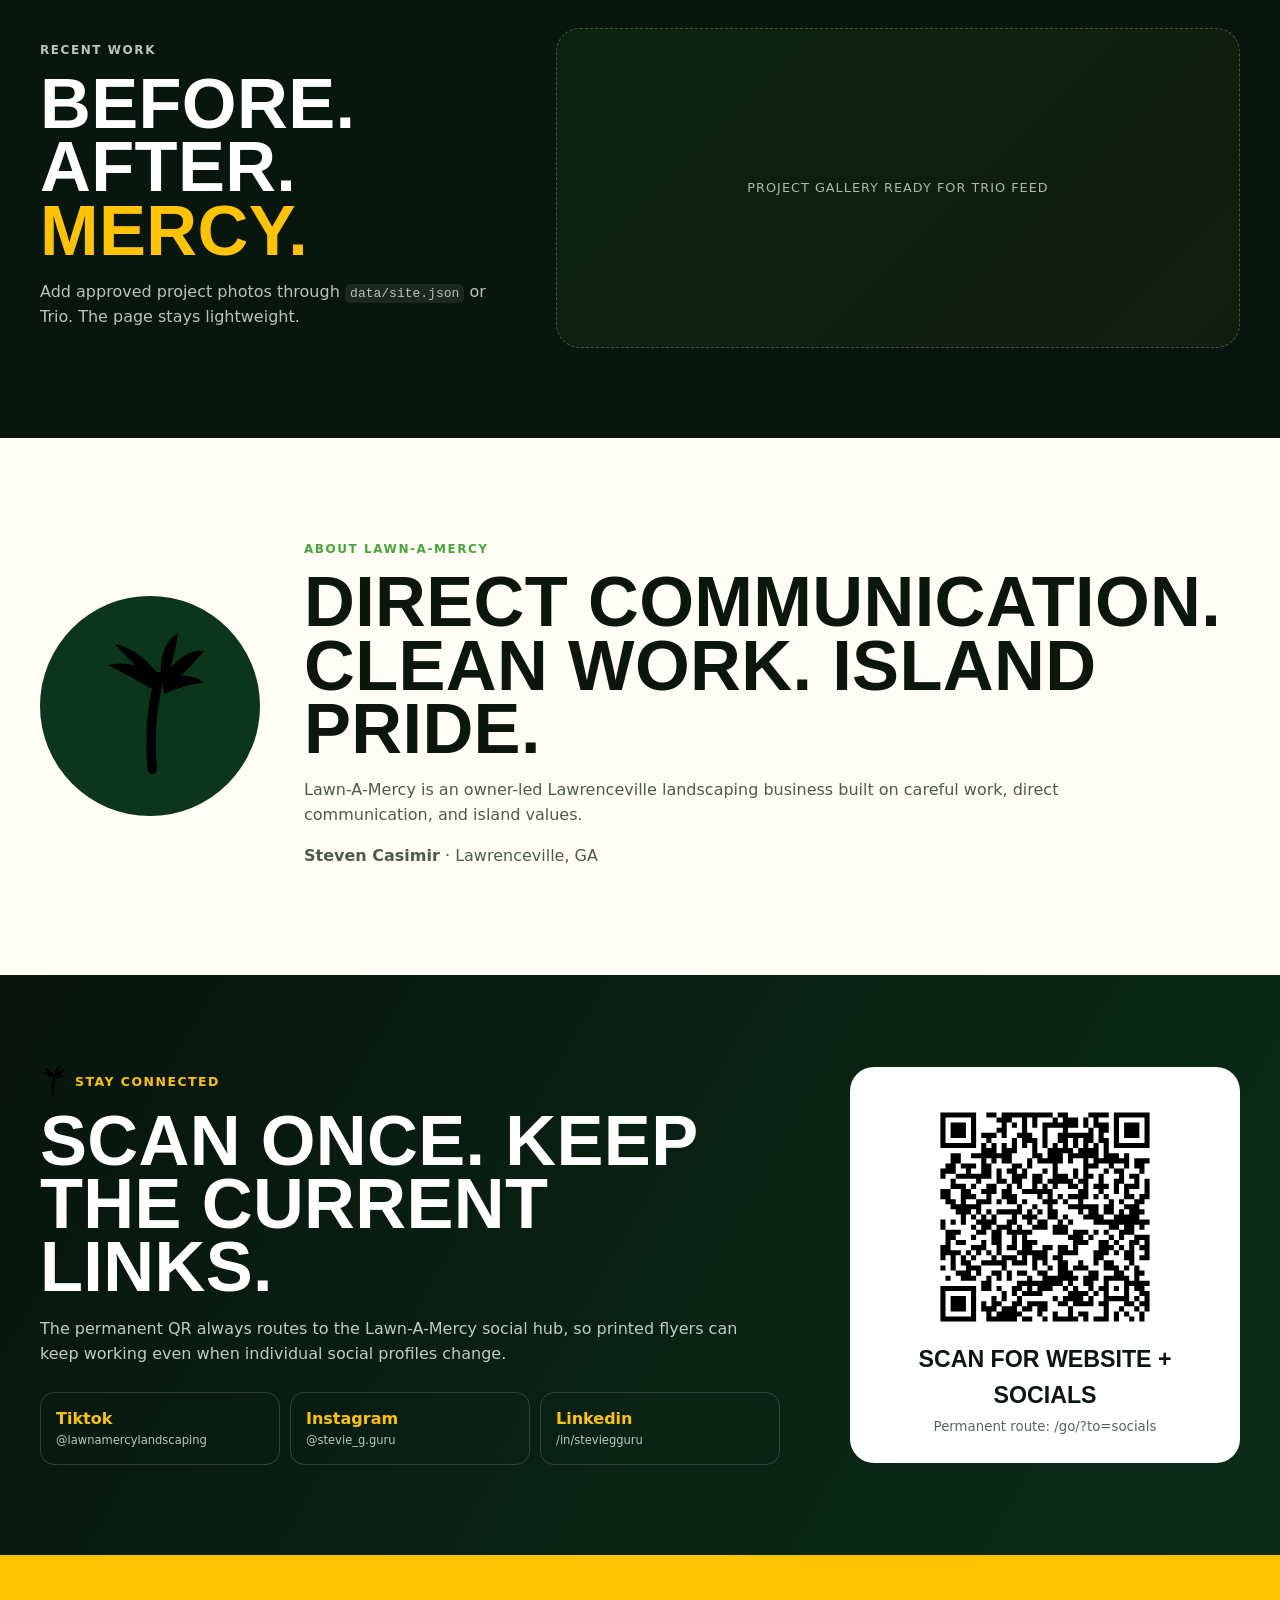
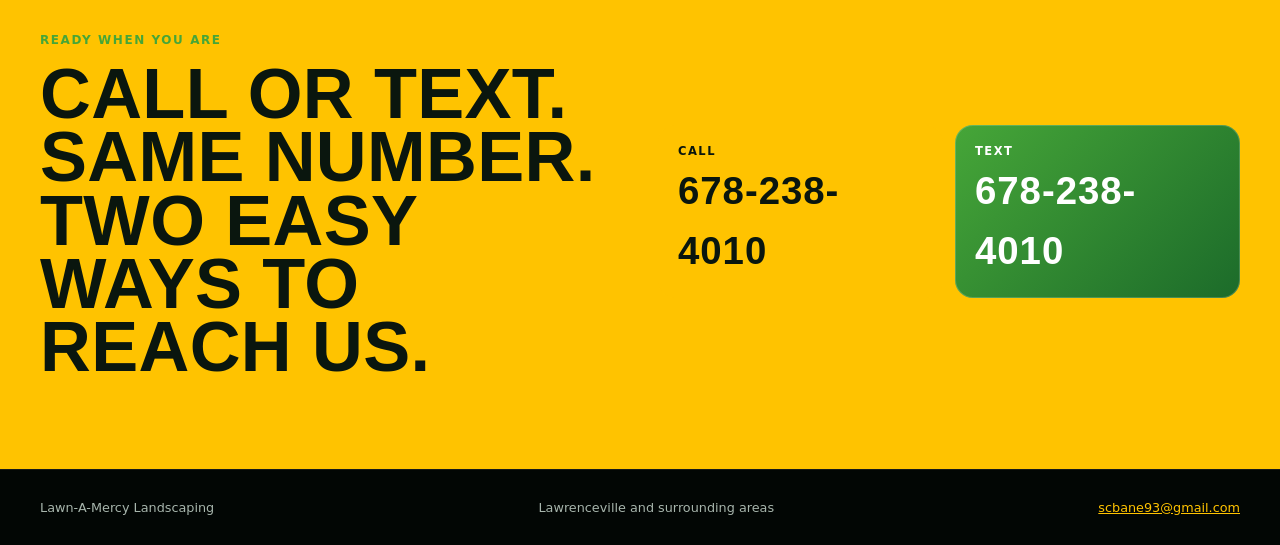
==== commit e3609d1f: "feat(site): Lawn-A-Mercy v2 redesign Split CALL (gold) and TEXT (green) as separate controls, palm a" ====
--- a/index.html
+++ b/index.html
@@ -3,199 +3,61 @@
 <head>
   <meta charset="utf-8">
   <meta name="viewport" content="width=device-width,initial-scale=1">
-  <meta name="description" content="Owner-led lawn care in South Florida - mulch, cleanup, hedge trimming and pressure washing. Free estimates.">
-  <meta name="theme-color" content="#0b2115">
-  <meta property="og:type" content="website">
+  <meta name="description" content="Lawn-A-Mercy Landscaping — Lawrenceville, Georgia lawn care and property services.">
+  <meta name="theme-color" content="#06110b">
   <meta property="og:title" content="Lawn-A-Mercy Landscaping">
-  <meta property="og:description" content="Clean cuts. Yard tidy. Island pride. Serving Lawrenceville and surrounding areas.">
-  <meta property="og:image" content="https://scasimir2021.github.io/lawn-a-mercy/assets/hero/crew-art.png">
+  <meta property="og:description" content="Clean cuts. Yard tidy. Island pride.">
+  <meta property="og:image" content="https://scasimir2021.github.io/lawn-a-mercy/assets/hero/crew-approved-source.jpg">
   <meta property="og:url" content="https://scasimir2021.github.io/lawn-a-mercy/">
-  <link rel="canonical" href="https://scasimir2021.github.io/lawn-a-mercy/">
+  <title>Lawn-A-Mercy Landscaping | Lawrenceville, GA</title>
   <link rel="icon" href="assets/brand/logo.svg" type="image/svg+xml">
-  <link rel="preconnect" href="https://fonts.googleapis.com">
-  <link rel="preconnect" href="https://fonts.gstatic.com" crossorigin>
-  <link href="https://fonts.googleapis.com/css2?family=Barlow+Condensed:wght@600;700;800;900&family=Manrope:wght@400;500;600;700;800&display=swap" rel="stylesheet">
-  <title>Lawn-A-Mercy Landscaping | Lawrenceville, GA</title>
   <link rel="stylesheet" href="assets/css/site.css">
 </head>
 <body>
-  <a class="skip-link" href="#main">Skip to content</a>
-
-  <header class="site-header" id="home">
-    <div class="header-inner shell">
-      <a class="brand" href="#home" aria-label="Lawn-A-Mercy Landscaping home">
-        <img src="assets/brand/logo.svg" alt="Lawn-A-Mercy Landscaping">
-      </a>
-      <button class="nav-toggle" id="navToggle" type="button" aria-expanded="false" aria-controls="siteNav">
-        <span></span><span></span><span></span><span class="sr-only">Open menu</span>
-      </button>
-      <nav class="site-nav" id="siteNav" aria-label="Primary navigation">
-        <a href="#services">Services</a>
-        <a href="#work">Our work</a>
-        <a href="#about">About</a>
-        <a href="#connect">Connect</a>
-      </nav>
-      <a class="button button-gold header-cta" data-bind-href="call" href="tel:+16782384010">
-        Call Steven
-      </a>
+  <header class="topbar">
+    <div class="shell nav-row">
+      <a class="brand" href="#home"><img src="assets/brand/logo.svg" alt="Lawn-A-Mercy Landscaping"></a>
+      <nav><a href="#services">Services</a><a href="#work">Our Work</a><a href="#about">About</a><a href="#connect">Connect</a></nav>
+      <div class="header-actions">
+        <a class="mini-cta call" data-route="call" href="tel:+16782384010">Call</a>
+        <a class="mini-cta text" data-route="text" href="sms:+16782384010">Text</a>
+      </div>
     </div>
   </header>
 
-  <main id="main">
+  <main id="home">
     <section class="hero">
-      <div class="hero-inner shell">
+      <div class="shell hero-grid">
         <div class="hero-copy">
-          <p class="eyebrow"><span class="eyebrow-mark"></span><span data-bind="brand.eyebrow">Owner-led landscaping in Lawrenceville, Georgia</span></p>
+          <div class="island-kicker"><img src="assets/brand/palm.svg" alt=""><span data-bind="brand.eyebrow">Owner-led landscaping in Lawrenceville, Georgia</span><img class="flip" src="assets/brand/palm.svg" alt=""></div>
           <h1 data-bind="brand.headline">Clean cuts. Yard tidy. Island pride.</h1>
-          <p class="hero-lede" data-bind="brand.description">From routine lawn care to full property transformations, we bring the tools, the team, and the care to make it happen.</p>
-          <div class="cta-row">
-            <a class="button button-gold button-large" data-bind-href="quote" href="sms:+16782384010">
-              Text for an estimate
-              <span aria-hidden="true">→</span>
-            </a>
-            <a class="text-link" href="#work">See our work <span aria-hidden="true">↘</span></a>
+          <p class="lede" data-bind="brand.description">From routine lawn care to full property transformations, we bring the tools, the team, and the care to make it happen.</p>
+          <div class="contact-duo" aria-label="Call or text Lawn-A-Mercy">
+            <a class="contact-tile contact-call" data-route="call" href="tel:+16782384010"><span class="tile-label">Call today</span><strong data-bind="contact.phone">678-238-4010</strong><small>Talk through the job</small></a>
+            <a class="contact-tile contact-text" data-route="text" href="sms:+16782384010"><span class="tile-label">Text today</span><strong data-bind="contact.phone">678-238-4010</strong><small>Send photos + get started</small></a>
           </div>
+          <a class="project-link" data-route="text" href="sms:+16782384010"><span data-bind="brand.subheadline">Big project idea? We got you.</span> <b>→</b></a>
         </div>
-
-        <figure class="hero-portrait">
-          <div class="portrait-frame">
-            <img src="assets/hero/crew-art.png" alt="Steven Casimir, at left, with the Lawn-A-Mercy landscaping crew">
-            <span class="portrait-stamp">Island roots<br>Georgia grown</span>
-          </div>
-          <figcaption>
-            <span class="caption-kicker">Owner operated</span>
-            <span data-bind="brand.hero_caption">Steven Casimir, pictured at left, with the Lawn-A-Mercy crew.</span>
-          </figcaption>
-        </figure>
-        <dl class="hero-facts" aria-label="Business highlights">
-          <div><dt>Based in</dt><dd data-bind="contact.city">Lawrenceville, GA</dd></div>
-          <div><dt>Service</dt><dd>Owner-led property care</dd></div>
-          <div><dt>Contact</dt><dd data-bind="contact.phone">678-238-4010</dd></div>
-        </dl>
-      </div>
-      <div class="cut-line" aria-hidden="true"></div>
-    </section>
-
-    <section class="trust-strip" aria-label="Why choose Lawn-A-Mercy">
-      <div class="shell trust-grid">
-        <span>Clear communication</span>
-        <span>Respect for your property</span>
-        <span>Reliable local service</span>
-        <span>Pride in every pass</span>
-      </div>
-    </section>
-
-    <section class="section services-section" id="services">
-      <div class="shell">
-        <div class="section-head section-head-split">
-          <div>
-            <p class="eyebrow eyebrow-dark">Property care</p>
-            <h2>Everything your yard needs.<br><em>Done with intention.</em></h2>
-          </div>
-          <p class="section-intro">Routine maintenance, seasonal cleanup, and the finishing work that makes a property feel cared for.</p>
-        </div>
-        <div class="service-grid" id="serviceGrid" aria-live="polite"></div>
-        <div class="service-footnote">
-          <span>Have something else in mind?</span>
-          <a data-bind-href="call" href="tel:+16782384010">Tell us about the project →</a>
+        <div class="hero-visual">
+          <div class="art-halo"></div>
+          <img src="assets/hero/crew-approved.svg" alt="Lawn-A-Mercy crew artwork with Steven at left and Nick at right">
+          <div class="flag-note"><span>🇯🇲</span><span>🇹🇹</span><b>Island roots. Georgia service.</b></div>
         </div>
       </div>
     </section>
 
-    <section class="section work-section" id="work">
-      <div class="shell">
-        <div class="section-head section-head-split work-head">
-          <div>
-            <p class="eyebrow">Field notes</p>
-            <h2 data-bind="portfolio.title">Good work deserves a record.</h2>
-          </div>
-          <p class="section-intro" data-bind="portfolio.description">We are cataloging recent lawns, cleanups, and property transformations. Project photography is coming soon.</p>
-        </div>
-        <div class="work-grid" id="workGrid" aria-live="polite"></div>
-        <div class="catalog-note">
-          <span class="catalog-note-mark" aria-hidden="true">LAM</span>
-          <div>
-            <strong data-bind="portfolio.coming_soon_heading">Project catalog in progress</strong>
-            <p data-bind="portfolio.coming_soon_note">Photos and details are being organized now. Check back as each completed property is added.</p>
-          </div>
-        </div>
-      </div>
-    </section>
+    <section class="service-strip" id="services"><div class="shell"><div class="section-title"><span>Our services</span><h2>Full-service yard care.</h2></div><div class="service-grid" id="serviceGrid"></div></div></section>
 
-    <section class="section about-section" id="about">
-      <div class="shell about-grid">
-        <div class="about-label">
-          <p class="eyebrow eyebrow-dark">About Lawn-A-Mercy</p>
-          <span class="owner-monogram" aria-hidden="true">SC</span>
-        </div>
-        <div class="about-copy">
-          <p class="about-statement">Every property should feel good to come home to.</p>
-          <p data-bind="brand.about">Lawn-A-Mercy is an owner-led Lawrenceville landscaping business built on careful work, direct communication, and island values. Steven stays close to every job—from the first conversation to the final cleanup.</p>
-          <a class="text-link text-link-dark" data-bind-href="call" href="tel:+16782384010">Talk with Steven <span aria-hidden="true">→</span></a>
-        </div>
-      </div>
-    </section>
+    <section class="work-section" id="work"><div class="shell work-grid"><div><p class="eyebrow">Recent work</p><h2>Before. After. <em>Mercy.</em></h2><p>Add approved project photos through <code>data/site.json</code> or Trio. The page stays lightweight.</p></div><div class="work-placeholder"><span>Project gallery ready for Trio feed</span></div></div></section>
 
-    <section class="section connect-section" id="connect">
-      <div class="shell">
-        <div class="section-head connect-head">
-          <p class="eyebrow">Stay connected</p>
-          <h2>Follow the work.<br><em>Call when you’re ready.</em></h2>
-        </div>
-        <div class="connect-layout">
-          <div class="social-grid" id="socialLinks" aria-label="Lawn-A-Mercy social profiles"></div>
-          <aside class="qr-panel">
-            <img src="assets/qr/socials.svg" alt="QR code opening current Lawn-A-Mercy social links">
-            <div>
-              <span class="caption-kicker">Scan once</span>
-              <strong>Keep every link handy.</strong>
-              <p>This permanent QR always opens our current social profiles.</p>
-            </div>
-          </aside>
-        </div>
-      </div>
-    </section>
+    <section class="about-section" id="about"><div class="shell about-grid"><div class="about-mark"><img src="assets/brand/palm.svg" alt=""></div><div><p class="eyebrow dark">About Lawn-A-Mercy</p><h2>Direct communication. Clean work. Island pride.</h2><p data-bind="brand.about"></p><p><strong data-bind="contact.owner">Steven Casimir</strong> · <span data-bind="contact.city">Lawrenceville, GA</span></p></div></div></section>
 
-    <section class="contact-section" id="contact">
-      <div class="shell contact-inner">
-        <div>
-          <p class="eyebrow eyebrow-dark">Ready when you are</p>
-          <h2>Let’s take care of your property.</h2>
-          <p data-bind="contact.service_area">Lawrenceville and surrounding areas</p>
-        </div>
-        <div class="contact-actions">
-          <a class="contact-phone" data-bind-href="call" data-bind="contact.phone" href="tel:+16782384010">678-238-4010</a>
-          <div class="contact-buttons">
-            <a class="button button-dark" data-bind-href="quote" href="sms:+16782384010">Text for an estimate</a>
-            <a class="contact-email" data-bind-href="email" data-bind="contact.email" href="mailto:scbane93@gmail.com">scbane93@gmail.com</a>
-          </div>
-        </div>
-      </div>
-    </section>
+    <section class="connect-section" id="connect"><div class="shell connect-grid"><div class="connect-copy"><div class="island-kicker"><img src="assets/brand/palm.svg" alt=""><span>Stay connected</span></div><h2>Scan once. Keep the current links.</h2><p>The permanent QR always routes to the Lawn-A-Mercy social hub, so printed flyers can keep working even when individual social profiles change.</p><div class="social-links" id="socialLinks"></div></div><a class="qr-card" data-route="socials" href="https://scasimir2021.github.io/lawn-a-mercy/go/?to=socials"><img src="assets/qr/socials.svg" alt="QR code to Lawn-A-Mercy social hub"><strong>Scan for website + socials</strong><small>Permanent route: /go/?to=socials</small></a></div></section>
+
+    <section class="final-contact"><div class="shell"><div><span class="eyebrow dark">Ready when you are</span><h2>Call or text. Same number. Two easy ways to reach us.</h2></div><div class="contact-duo compact"><a class="contact-tile contact-call" data-route="call" href="tel:+16782384010"><span class="tile-label">Call</span><strong data-bind="contact.phone">678-238-4010</strong></a><a class="contact-tile contact-text" data-route="text" href="sms:+16782384010"><span class="tile-label">Text</span><strong data-bind="contact.phone">678-238-4010</strong></a></div></div></section>
   </main>
 
-  <footer class="site-footer">
-    <div class="shell footer-inner">
-      <img src="assets/brand/logo.svg" alt="" aria-hidden="true">
-      <p><span data-bind="brand.name">Lawn-A-Mercy Landscaping</span> · <span data-bind="contact.city">Lawrenceville, GA</span></p>
-      <p>© <span id="currentYear"></span> <span data-bind="contact.owner">Steven Casimir</span></p>
-    </div>
-  </footer>
-
-  <a class="mobile-call" data-bind-href="call" href="tel:+16782384010">Call Steven <span data-bind="contact.phone">678-238-4010</span></a>
-
-  <script id="structuredData" type="application/ld+json">
-  {
-    "@context": "https://schema.org",
-    "@type": "HomeAndConstructionBusiness",
-    "name": "Lawn-A-Mercy Landscaping",
-    "url": "https://scasimir2021.github.io/lawn-a-mercy/",
-    "telephone": "+1-678-238-4010",
-    "email": "scbane93@gmail.com",
-    "address": {"@type": "PostalAddress", "addressLocality": "Lawrenceville", "addressRegion": "GA", "addressCountry": "US"},
-    "areaServed": "Lawrenceville and surrounding areas"
-  }
-  </script>
+  <footer><div class="shell"><span data-bind="brand.name">Lawn-A-Mercy Landscaping</span><span data-bind="contact.service_area">Lawrenceville and surrounding areas</span><a data-route="email" href="mailto:scbane93@gmail.com" data-bind="contact.email">scbane93@gmail.com</a></div></footer>
   <script src="assets/js/site.js" defer></script>
 </body>
-</html>
+</html>
--- a/assets/css/site.css
+++ b/assets/css/site.css
@@ -1,878 +1 @@
-:root {
-  --evergreen: #0b2115;
-  --evergreen-deep: #06110b;
-  --leaf: #3f7d32;
-  --leaf-bright: #65a845;
-  --gold: #e9ad19;
-  --gold-soft: #f5c956;
-  --stone: #ddd8ca;
-  --paper: #f5f2e9;
-  --paper-deep: #eae5d9;
-  --ink: #122018;
-  --white: #fffefa;
-  --muted: #aebbb2;
-  --red: #b83a32;
-  --display: "Barlow Condensed", "Arial Narrow", sans-serif;
-  --body: "Manrope", "Segoe UI", sans-serif;
-  --shadow: 0 26px 70px rgba(3, 12, 7, .24);
-}
-
-*, *::before, *::after { box-sizing: border-box; }
-
-html { scroll-behavior: smooth; }
-
-body {
-  margin: 0;
-  background: var(--evergreen-deep);
-  color: var(--white);
-  font-family: var(--body);
-  font-size: 16px;
-  line-height: 1.6;
-  -webkit-font-smoothing: antialiased;
-}
-
-body.nav-open { overflow: hidden; }
-
-img { max-width: 100%; }
-
-a { color: inherit; }
-
-button, input, textarea, select { font: inherit; }
-
-button, a { -webkit-tap-highlight-color: transparent; }
-
-:focus-visible {
-  outline: 3px solid var(--gold-soft);
-  outline-offset: 4px;
-}
-
-.shell {
-  width: min(1180px, calc(100% - 48px));
-  margin-inline: auto;
-}
-
-.sr-only {
-  position: absolute;
-  width: 1px;
-  height: 1px;
-  padding: 0;
-  margin: -1px;
-  overflow: hidden;
-  clip: rect(0, 0, 0, 0);
-  white-space: nowrap;
-  border: 0;
-}
-
-.skip-link {
-  position: fixed;
-  left: 18px;
-  top: 12px;
-  z-index: 100;
-  padding: 10px 14px;
-  background: var(--gold);
-  color: #0a120d;
-  font-weight: 800;
-  text-decoration: none;
-  transform: translateY(-160%);
-  transition: transform .2s ease;
-}
-
-.skip-link:focus { transform: translateY(0); }
-
-.site-header {
-  position: sticky;
-  inset-block-start: 0;
-  z-index: 40;
-  background: rgba(6, 17, 11, .94);
-  border-bottom: 1px solid rgba(233, 173, 25, .24);
-  backdrop-filter: blur(18px);
-}
-
-.header-inner {
-  min-height: 82px;
-  display: flex;
-  align-items: center;
-  gap: 30px;
-}
-
-.brand {
-  display: block;
-  width: 212px;
-  margin-right: auto;
-}
-
-.brand img {
-  display: block;
-  width: 100%;
-  height: 58px;
-  object-fit: contain;
-  object-position: left center;
-}
-
-.site-nav {
-  display: flex;
-  align-items: center;
-  gap: 28px;
-}
-
-.site-nav a {
-  position: relative;
-  color: #e6eee8;
-  font-family: var(--display);
-  font-size: .94rem;
-  font-weight: 700;
-  letter-spacing: .09em;
-  text-decoration: none;
-  text-transform: uppercase;
-}
-
-.site-nav a::after {
-  content: "";
-  position: absolute;
-  left: 0;
-  right: 100%;
-  bottom: -8px;
-  height: 2px;
-  background: var(--gold);
-  transition: right .2s ease;
-}
-
-.site-nav a:hover::after { right: 0; }
-
-.nav-toggle { display: none; }
-
-.button {
-  display: inline-flex;
-  align-items: center;
-  justify-content: center;
-  gap: 14px;
-  min-height: 48px;
-  padding: 0 22px;
-  border: 1px solid transparent;
-  border-radius: 3px;
-  font-family: var(--display);
-  font-size: 1rem;
-  font-weight: 800;
-  letter-spacing: .055em;
-  line-height: 1;
-  text-decoration: none;
-  text-transform: uppercase;
-  transition: transform .2s ease, background .2s ease, color .2s ease;
-}
-
-.button:hover { transform: translateY(-2px); }
-
-.button-gold {
-  background: var(--gold);
-  color: #0d160f;
-  box-shadow: 0 10px 30px rgba(233, 173, 25, .16);
-}
-
-.button-gold:hover { background: var(--gold-soft); }
-
-.button-dark {
-  background: var(--evergreen);
-  color: var(--white);
-}
-
-.button-large {
-  min-height: 58px;
-  padding-inline: 27px;
-  font-size: 1.1rem;
-}
-
-.text-link {
-  display: inline-flex;
-  gap: 10px;
-  align-items: center;
-  border-bottom: 1px solid rgba(255, 255, 255, .35);
-  color: var(--white);
-  font-size: .92rem;
-  font-weight: 700;
-  padding-block: 8px 5px;
-  text-decoration: none;
-}
-
-.text-link:hover { border-color: var(--gold); color: var(--gold-soft); }
-
-.text-link-dark { color: var(--evergreen); border-color: rgba(11, 33, 21, .28); }
-
-.hero {
-  position: relative;
-  isolation: isolate;
-  overflow: hidden;
-  background:
-    radial-gradient(circle at 78% 22%, rgba(92, 147, 60, .18), transparent 28%),
-    linear-gradient(115deg, var(--evergreen-deep) 0%, var(--evergreen) 72%, #102d1c 100%);
-}
-
-.hero::before {
-  content: "LAM";
-  position: absolute;
-  left: -34px;
-  top: 18%;
-  z-index: -1;
-  color: transparent;
-  font-family: var(--display);
-  font-size: clamp(13rem, 30vw, 32rem);
-  font-weight: 900;
-  letter-spacing: -.08em;
-  line-height: .7;
-  -webkit-text-stroke: 1px rgba(255, 255, 255, .035);
-  user-select: none;
-}
-
-.hero-inner {
-  min-height: 700px;
-  display: grid;
-  grid-template-columns: .88fr 1.12fr;
-  grid-template-areas: "copy portrait" "facts portrait";
-  align-items: center;
-  column-gap: clamp(36px, 6vw, 84px);
-  row-gap: 0;
-  padding-block: 76px 90px;
-}
-
-.eyebrow {
-  display: flex;
-  align-items: center;
-  gap: 11px;
-  margin: 0 0 20px;
-  color: var(--gold-soft);
-  font-family: var(--display);
-  font-size: .92rem;
-  font-weight: 800;
-  letter-spacing: .13em;
-  line-height: 1.2;
-  text-transform: uppercase;
-}
-
-.eyebrow > span:last-child { min-width: 0; overflow-wrap: anywhere; }
-
-.eyebrow-mark {
-  width: 26px;
-  height: 3px;
-  background: linear-gradient(90deg, var(--leaf-bright) 0 60%, var(--gold) 60%);
-}
-
-.eyebrow-dark { color: var(--leaf); }
-
-.hero-copy h1,
-.section-head h2,
-.about-statement,
-.contact-inner h2 {
-  font-family: var(--display);
-  font-weight: 800;
-  letter-spacing: -.035em;
-  line-height: .92;
-  text-wrap: balance;
-}
-
-.hero-copy h1 {
-  max-width: 680px;
-  margin: 0;
-  font-size: clamp(4.2rem, 6.3vw, 6.5rem);
-  text-transform: uppercase;
-}
-
-.hero-copy { grid-area: copy; min-width: 0; align-self: end; }
-
-.hero-lede {
-  max-width: 610px;
-  margin: 30px 0 0;
-  color: #c7d1ca;
-  font-size: clamp(1rem, 1.4vw, 1.14rem);
-  line-height: 1.8;
-}
-
-.cta-row {
-  display: flex;
-  align-items: center;
-  flex-wrap: wrap;
-  gap: 24px;
-  margin-top: 34px;
-}
-
-.hero-facts {
-  grid-area: facts;
-  align-self: start;
-  display: grid;
-  grid-template-columns: repeat(3, minmax(0, 1fr));
-  margin: 48px 0 0;
-  padding-top: 24px;
-  border-top: 1px solid rgba(255, 255, 255, .14);
-}
-
-.hero-facts div { padding-right: 16px; }
-.hero-facts div + div { padding-left: 18px; border-left: 1px solid rgba(255, 255, 255, .12); }
-.hero-facts dt { color: #809186; font-size: .66rem; font-weight: 800; letter-spacing: .12em; text-transform: uppercase; }
-.hero-facts dd { margin: 3px 0 0; color: var(--white); font-family: var(--display); font-size: 1.08rem; font-weight: 700; }
-
-.hero-portrait { grid-area: portrait; margin: 0; }
-
-.portrait-frame {
-  position: relative;
-  padding: 11px;
-  background: linear-gradient(145deg, rgba(233, 173, 25, .95), rgba(63, 125, 50, .5) 42%, rgba(255, 255, 255, .12));
-  box-shadow: var(--shadow);
-  transform: rotate(.6deg);
-}
-
-.portrait-frame::after {
-  content: "";
-  position: absolute;
-  inset: 11px;
-  border: 1px solid rgba(255, 255, 255, .12);
-  pointer-events: none;
-}
-
-.portrait-frame img {
-  display: block;
-  width: 100%;
-  aspect-ratio: 1.66 / 1;
-  object-fit: cover;
-}
-
-.portrait-stamp {
-  position: absolute;
-  right: -14px;
-  bottom: 26px;
-  padding: 12px 17px 11px;
-  background: var(--paper);
-  color: var(--evergreen);
-  font-family: var(--display);
-  font-size: .83rem;
-  font-weight: 900;
-  letter-spacing: .09em;
-  line-height: 1.05;
-  text-align: center;
-  text-transform: uppercase;
-  transform: rotate(-2deg);
-  box-shadow: 7px 9px 0 var(--gold);
-}
-
-.hero-portrait figcaption {
-  display: grid;
-  grid-template-columns: auto 1fr;
-  gap: 18px;
-  margin-top: 20px;
-  color: #b7c4bb;
-  font-size: .78rem;
-  line-height: 1.5;
-}
-
-.caption-kicker {
-  color: var(--gold-soft);
-  font-family: var(--display);
-  font-size: .75rem;
-  font-weight: 800;
-  letter-spacing: .1em;
-  text-transform: uppercase;
-}
-
-.cut-line {
-  height: 8px;
-  background: linear-gradient(90deg, var(--leaf) 0 48%, var(--gold) 48% 76%, var(--red) 76% 80%, var(--evergreen-deep) 80%);
-}
-
-.trust-strip {
-  background: var(--paper);
-  color: var(--ink);
-  border-bottom: 1px solid #d1ccbf;
-}
-
-.trust-grid {
-  min-height: 76px;
-  display: grid;
-  grid-template-columns: repeat(4, 1fr);
-  align-items: center;
-}
-
-.trust-grid span {
-  position: relative;
-  padding-inline: 28px;
-  font-family: var(--display);
-  font-size: .92rem;
-  font-weight: 700;
-  letter-spacing: .06em;
-  text-align: center;
-  text-transform: uppercase;
-}
-
-.trust-grid span::before {
-  content: "";
-  display: inline-block;
-  width: 7px;
-  height: 7px;
-  margin-right: 12px;
-  background: var(--leaf);
-  transform: rotate(45deg);
-}
-
-.trust-grid span + span { border-left: 1px solid #ccc7bb; }
-
-.section { padding-block: clamp(82px, 10vw, 132px); }
-
-.services-section { background: var(--paper); color: var(--ink); }
-
-.section-head { margin-bottom: 52px; }
-
-.section-head-split {
-  display: grid;
-  grid-template-columns: 1.25fr .75fr;
-  gap: 60px;
-  align-items: end;
-}
-
-.section-head h2,
-.contact-inner h2 {
-  margin: 0;
-  font-size: clamp(3.3rem, 6vw, 6rem);
-  text-transform: uppercase;
-}
-
-.section-head h2 em,
-.connect-head h2 em {
-  color: var(--leaf);
-  font-style: normal;
-}
-
-.section-intro {
-  max-width: 500px;
-  margin: 0 0 5px;
-  color: #59665e;
-  line-height: 1.8;
-}
-
-.service-grid {
-  display: grid;
-  grid-template-columns: repeat(2, 1fr);
-  border-top: 1px solid #beb9ad;
-}
-
-.service-card {
-  min-height: 132px;
-  display: grid;
-  grid-template-columns: 58px 1fr;
-  gap: 22px;
-  align-items: center;
-  padding: 25px 28px 25px 8px;
-  border-bottom: 1px solid #beb9ad;
-}
-
-.service-card:nth-child(odd) { border-right: 1px solid #beb9ad; }
-.service-card:nth-child(even) { padding-left: 30px; }
-
-.service-icon {
-  width: 48px;
-  height: 48px;
-  display: grid;
-  place-items: center;
-  color: var(--leaf);
-  border: 1px solid #b8c4b7;
-  border-radius: 50%;
-}
-
-.service-icon svg { width: 23px; height: 23px; stroke: currentColor; }
-
-.service-card h3 {
-  margin: 0;
-  font-family: var(--display);
-  font-size: 1.45rem;
-  font-weight: 800;
-  letter-spacing: .015em;
-  text-transform: uppercase;
-}
-
-.service-card p {
-  margin: 4px 0 0;
-  color: #647067;
-  font-size: .86rem;
-  line-height: 1.55;
-}
-
-.service-footnote {
-  display: flex;
-  justify-content: space-between;
-  gap: 20px;
-  padding-top: 24px;
-  color: #5f6a62;
-  font-size: .88rem;
-}
-
-.service-footnote a { color: var(--evergreen); font-weight: 800; text-decoration: none; }
-
-.work-section {
-  position: relative;
-  overflow: hidden;
-  background: var(--evergreen);
-}
-
-.work-section::before {
-  content: "";
-  position: absolute;
-  width: 360px;
-  height: 360px;
-  right: -170px;
-  top: 80px;
-  border: 1px solid rgba(233, 173, 25, .2);
-  border-radius: 50%;
-  box-shadow: 0 0 0 50px rgba(233, 173, 25, .025), 0 0 0 100px rgba(233, 173, 25, .018);
-}
-
-.work-head { position: relative; z-index: 1; }
-.work-head .section-intro { color: #aebdb3; }
-.work-head h2 em { color: var(--gold-soft); }
-
-.work-grid {
-  position: relative;
-  z-index: 1;
-  display: grid;
-  grid-template-columns: repeat(3, 1fr);
-  gap: 18px;
-}
-
-.work-card {
-  min-width: 0;
-  overflow: hidden;
-  background: #10291b;
-  border: 1px solid rgba(255, 255, 255, .12);
-}
-
-.work-media {
-  position: relative;
-  aspect-ratio: 4 / 3;
-  overflow: hidden;
-  background:
-    linear-gradient(135deg, transparent 49.5%, rgba(233, 173, 25, .2) 50%, transparent 50.5%),
-    radial-gradient(circle at 30% 30%, #294f30, #0a1d12 65%);
-}
-
-.work-media img { width: 100%; height: 100%; object-fit: cover; display: block; transition: transform .45s ease; }
-.work-card:hover .work-media img { transform: scale(1.025); }
-
-.work-placeholder {
-  height: 100%;
-  display: grid;
-  place-items: center;
-  align-content: center;
-  gap: 18px;
-  color: rgba(255, 255, 255, .54);
-}
-
-.work-placeholder svg { width: 44px; height: 44px; stroke: var(--gold); }
-.work-placeholder span { font-family: var(--display); font-size: .78rem; font-weight: 800; letter-spacing: .14em; text-transform: uppercase; }
-
-.work-card-copy { padding: 23px 24px 25px; }
-.work-card-copy small { color: var(--gold-soft); font-size: .67rem; font-weight: 800; letter-spacing: .12em; text-transform: uppercase; }
-.work-card-copy h3 { margin: 7px 0 0; font-family: var(--display); font-size: 1.65rem; line-height: 1.05; text-transform: uppercase; }
-.work-card-copy p { margin: 9px 0 0; color: #9fb0a5; font-size: .82rem; line-height: 1.6; }
-
-.catalog-note {
-  position: relative;
-  z-index: 1;
-  display: grid;
-  grid-template-columns: 74px 1fr;
-  gap: 25px;
-  align-items: center;
-  max-width: 720px;
-  margin-top: 36px;
-  padding-top: 28px;
-  border-top: 1px solid rgba(255, 255, 255, .13);
-}
-
-.catalog-note-mark {
-  width: 70px;
-  height: 70px;
-  display: grid;
-  place-items: center;
-  border: 1px solid var(--gold);
-  border-radius: 50%;
-  color: var(--gold-soft);
-  font-family: var(--display);
-  font-weight: 900;
-  letter-spacing: .06em;
-}
-
-.catalog-note strong { font-family: var(--display); font-size: 1.22rem; letter-spacing: .04em; text-transform: uppercase; }
-.catalog-note p { margin: 3px 0 0; color: #9fb0a5; font-size: .83rem; }
-
-.about-section { background: var(--stone); color: var(--ink); }
-
-.about-grid {
-  display: grid;
-  grid-template-columns: .38fr 1fr;
-  gap: 80px;
-}
-
-.about-label {
-  display: flex;
-  flex-direction: column;
-  justify-content: space-between;
-  border-right: 1px solid #bbb5a8;
-}
-
-.owner-monogram {
-  width: 112px;
-  height: 112px;
-  display: grid;
-  place-items: center;
-  margin-bottom: 6px;
-  background: var(--evergreen);
-  color: var(--gold-soft);
-  font-family: var(--display);
-  font-size: 2.6rem;
-  font-weight: 900;
-  letter-spacing: -.04em;
-}
-
-.about-statement {
-  max-width: 860px;
-  margin: 0;
-  font-size: clamp(3rem, 5.5vw, 5.4rem);
-  text-transform: uppercase;
-}
-
-.about-copy > p:not(.about-statement) {
-  max-width: 740px;
-  margin: 36px 0 24px;
-  color: #536158;
-  line-height: 1.9;
-}
-
-.connect-section { background: #08150d; }
-
-.connect-head { max-width: 820px; }
-.connect-head h2 em { color: var(--gold-soft); }
-
-.connect-layout {
-  display: grid;
-  grid-template-columns: 1fr 380px;
-  gap: 54px;
-  align-items: stretch;
-}
-
-.social-grid { display: grid; gap: 13px; }
-
-.social-card {
-  display: grid;
-  grid-template-columns: 54px 1fr auto;
-  gap: 18px;
-  align-items: center;
-  min-height: 88px;
-  padding: 15px 20px;
-  border: 1px solid rgba(255, 255, 255, .13);
-  background: rgba(255, 255, 255, .025);
-  text-decoration: none;
-  transition: border .2s ease, background .2s ease, transform .2s ease;
-}
-
-.social-card:hover {
-  border-color: rgba(233, 173, 25, .75);
-  background: rgba(233, 173, 25, .055);
-  transform: translateX(4px);
-}
-
-.social-icon {
-  width: 48px;
-  height: 48px;
-  display: grid;
-  place-items: center;
-  border-radius: 50%;
-  background: var(--paper);
-  color: var(--evergreen);
-}
-
-.social-icon svg { width: 23px; height: 23px; fill: none; stroke: currentColor; stroke-width: 1.8; }
-.social-copy { min-width: 0; }
-.social-copy strong { display: block; font-family: var(--display); font-size: 1.35rem; letter-spacing: .03em; text-transform: uppercase; }
-.social-copy span { display: block; overflow: hidden; color: #91a198; font-size: .79rem; text-overflow: ellipsis; white-space: nowrap; }
-.social-arrow { color: var(--gold-soft); font-size: 1.35rem; }
-
-.qr-panel {
-  display: grid;
-  grid-template-columns: 150px 1fr;
-  gap: 25px;
-  align-content: center;
-  align-items: center;
-  padding: 30px;
-  background: var(--paper);
-  color: var(--ink);
-}
-
-.qr-panel img { width: 150px; display: block; background: white; }
-.qr-panel .caption-kicker { color: var(--leaf); }
-.qr-panel strong { display: block; margin-top: 5px; font-family: var(--display); font-size: 1.35rem; line-height: 1.05; text-transform: uppercase; }
-.qr-panel p { margin: 9px 0 0; color: #667169; font-size: .77rem; line-height: 1.55; }
-
-.contact-section { background: var(--gold); color: var(--ink); }
-
-.contact-inner {
-  min-height: 300px;
-  display: grid;
-  grid-template-columns: 1fr auto;
-  gap: 50px;
-  align-items: center;
-  padding-block: 62px;
-}
-
-.contact-inner h2 { max-width: 750px; font-size: clamp(3rem, 6vw, 5.5rem); }
-.contact-inner p { margin: 16px 0 0; font-weight: 700; }
-.contact-actions { display: flex; flex-direction: column; align-items: flex-end; gap: 18px; }
-.contact-phone { font-family: var(--display); font-size: clamp(2.5rem, 4.4vw, 4.7rem); font-weight: 900; letter-spacing: -.035em; line-height: 1; text-decoration: none; white-space: nowrap; }
-.contact-phone:hover { color: var(--leaf); }
-.contact-buttons { display: flex; align-items: center; justify-content: flex-end; flex-wrap: wrap; gap: 18px; }
-.contact-email { color: var(--evergreen); font-size: .83rem; font-weight: 800; text-underline-offset: 5px; }
-
-.site-footer { background: #030906; color: #78887e; }
-
-.footer-inner {
-  min-height: 150px;
-  display: grid;
-  grid-template-columns: 180px 1fr auto;
-  gap: 30px;
-  align-items: center;
-}
-
-.footer-inner img { width: 165px; height: 58px; object-fit: contain; object-position: left; opacity: .88; }
-.footer-inner p { margin: 0; font-size: .77rem; }
-.footer-inner p:last-child { text-align: right; }
-
-.mobile-call { display: none; }
-
-@media (max-width: 1060px) {
-  .header-inner { gap: 20px; }
-  .site-nav { gap: 18px; }
-  .header-cta { display: none; }
-  .hero-inner { min-height: 0; grid-template-columns: 1fr; grid-template-areas: "copy" "portrait" "facts"; padding-top: 64px; }
-  .hero-copy { max-width: 850px; }
-  .hero-portrait { width: min(880px, 100%); }
-  .hero-portrait figcaption { max-width: 650px; }
-  .connect-layout { grid-template-columns: 1fr; }
-  .qr-panel { grid-template-columns: 130px 1fr; }
-  .qr-panel img { width: 130px; }
-}
-
-@media (max-width: 780px) {
-  body { padding-bottom: 58px; }
-  .shell { width: min(100% - 30px, 1180px); }
-  .header-inner { min-height: 68px; }
-  .brand { width: 178px; }
-  .brand img { height: 50px; }
-
-  .nav-toggle {
-    width: 44px;
-    height: 44px;
-    display: grid;
-    place-content: center;
-    gap: 5px;
-    padding: 0;
-    border: 1px solid rgba(255, 255, 255, .22);
-    background: transparent;
-    color: white;
-  }
-
-  .nav-toggle span:not(.sr-only) { width: 19px; height: 2px; display: block; background: currentColor; transition: transform .2s ease, opacity .2s ease; }
-  .nav-toggle[aria-expanded="true"] span:nth-child(1) { transform: translateY(7px) rotate(45deg); }
-  .nav-toggle[aria-expanded="true"] span:nth-child(2) { opacity: 0; }
-  .nav-toggle[aria-expanded="true"] span:nth-child(3) { transform: translateY(-7px) rotate(-45deg); }
-
-  .site-nav {
-    position: fixed;
-    inset: 68px 0 auto;
-    display: grid;
-    gap: 0;
-    padding: 16px 15px 28px;
-    background: var(--evergreen-deep);
-    border-bottom: 1px solid rgba(233, 173, 25, .3);
-    transform: translateY(-120%);
-    visibility: hidden;
-    transition: transform .24s ease, visibility .24s;
-  }
-
-  .site-nav.is-open { transform: translateY(0); visibility: visible; }
-  .site-nav a { padding: 14px 7px; border-bottom: 1px solid rgba(255, 255, 255, .1); font-size: 1.05rem; }
-  .site-nav a::after { display: none; }
-
-  .hero-inner { gap: 46px; padding-block: 54px 70px; }
-  .hero-copy h1 { max-width: 100%; font-size: clamp(3.2rem, 13.5vw, 5rem); overflow-wrap: normal; text-wrap: wrap; }
-  .hero-lede { max-width: 100%; overflow-wrap: anywhere; }
-  .cta-row { align-items: stretch; flex-direction: column; }
-  .cta-row .button { width: 100%; }
-  .cta-row .text-link { align-self: flex-start; }
-  .hero-facts { grid-template-columns: 1fr; gap: 13px; }
-  .hero-facts { margin-top: 0; }
-  .hero-facts div { padding: 0; }
-  .hero-facts div + div { padding: 13px 0 0; border-left: 0; border-top: 1px solid rgba(255,255,255,.1); }
-  .portrait-stamp { right: -5px; bottom: 17px; }
-  .hero-portrait figcaption { grid-template-columns: 1fr; gap: 4px; }
-
-  .trust-grid { grid-template-columns: repeat(2, 1fr); padding-block: 9px; }
-  .trust-grid span { min-height: 52px; display: flex; align-items: center; justify-content: center; padding: 10px; font-size: .78rem; }
-  .trust-grid span + span { border-left: 0; }
-  .trust-grid span:nth-child(even) { border-left: 1px solid #ccc7bb; }
-  .trust-grid span:nth-child(n+3) { border-top: 1px solid #ccc7bb; }
-
-  .section-head-split { grid-template-columns: 1fr; gap: 25px; }
-  .section-head h2 { font-size: clamp(3rem, 14vw, 5rem); }
-  .section-intro { max-width: 620px; }
-  .service-grid { grid-template-columns: 1fr; }
-  .service-card:nth-child(odd) { border-right: 0; }
-  .service-card:nth-child(even) { padding-left: 8px; }
-  .service-footnote { flex-direction: column; gap: 5px; }
-  .work-grid { grid-template-columns: 1fr; }
-  .about-grid { grid-template-columns: 1fr; gap: 42px; }
-  .about-label { min-height: 120px; flex-direction: row; align-items: flex-start; border-right: 0; border-bottom: 1px solid #bbb5a8; }
-  .owner-monogram { width: 80px; height: 80px; margin: 0 0 -1px; font-size: 2rem; }
-  .about-statement { font-size: clamp(2.8rem, 12vw, 4.4rem); }
-  .qr-panel { grid-template-columns: 110px 1fr; padding: 22px; }
-  .qr-panel img { width: 110px; }
-  .contact-inner { grid-template-columns: 1fr; gap: 32px; min-height: 0; }
-  .contact-actions { align-items: flex-start; }
-  .contact-buttons { justify-content: flex-start; }
-  .contact-phone { white-space: normal; }
-  .footer-inner { grid-template-columns: 1fr; gap: 12px; padding-block: 34px; }
-  .footer-inner p:last-child { text-align: left; }
-
-  .mobile-call {
-    position: fixed;
-    inset: auto 0 0;
-    z-index: 50;
-    min-height: 58px;
-    display: flex;
-    align-items: center;
-    justify-content: center;
-    gap: 8px;
-    background: var(--gold);
-    color: #0d160f;
-    font-family: var(--display);
-    font-size: 1rem;
-    font-weight: 900;
-    letter-spacing: .055em;
-    text-decoration: none;
-    text-transform: uppercase;
-    box-shadow: 0 -8px 28px rgba(0, 0, 0, .25);
-  }
-}
-
-@media (max-width: 480px) {
-  .shell { width: min(100% - 22px, 1180px); }
-  .hero-inner { padding-top: 42px; }
-  .eyebrow { font-size: .77rem; }
-  .portrait-frame { padding: 6px; }
-  .portrait-frame::after { inset: 6px; }
-  .portrait-stamp { padding: 8px 10px; font-size: .66rem; box-shadow: 4px 5px 0 var(--gold); }
-  .service-card { grid-template-columns: 44px 1fr; gap: 15px; min-height: 116px; padding-right: 3px; }
-  .service-icon { width: 40px; height: 40px; }
-  .catalog-note { grid-template-columns: 54px 1fr; gap: 18px; }
-  .catalog-note-mark { width: 52px; height: 52px; font-size: .8rem; }
-  .social-card { grid-template-columns: 44px 1fr auto; gap: 14px; padding-inline: 14px; }
-  .social-icon { width: 42px; height: 42px; }
-  .qr-panel { grid-template-columns: 1fr; text-align: center; }
-  .qr-panel img { margin-inline: auto; }
-}
-
-@media (prefers-reduced-motion: reduce) {
-  html { scroll-behavior: auto; }
-  *, *::before, *::after { scroll-behavior: auto !important; transition-duration: .01ms !important; animation-duration: .01ms !important; }
-}
+:root{--deep:#06110b;--green:#0b361c;--leaf:#46a638;--lime:#7bdd42;--gold:#ffc300;--paper:#fffdf5;--ink:#0a160e;--red:#ce1126;--line:rgba(255,255,255,.13)}*{box-sizing:border-box}html{scroll-behavior:smooth}body{margin:0;background:var(--deep);color:#fff;font-family:Inter,ui-sans-serif,system-ui,-apple-system,"Segoe UI",sans-serif;line-height:1.55}a{color:inherit}.shell{width:min(1200px,calc(100% - 40px));margin-inline:auto}.topbar{position:sticky;top:0;z-index:20;background:rgba(3,11,7,.94);border-bottom:1px solid rgba(255,195,0,.25);backdrop-filter:blur(16px)}.nav-row{min-height:78px;display:flex;align-items:center;gap:28px}.brand{width:220px;margin-right:auto}.brand img{display:block;width:100%;height:58px;object-fit:contain;object-position:left}.topbar nav{display:flex;gap:24px}.topbar nav a{font-size:.78rem;font-weight:900;letter-spacing:.09em;text-decoration:none;text-transform:uppercase}.header-actions{display:flex;gap:8px}.mini-cta{min-width:72px;padding:11px 14px;border-radius:999px;font-size:.78rem;font-weight:900;text-align:center;text-decoration:none;text-transform:uppercase}.mini-cta.call{background:var(--gold);color:var(--ink)}.mini-cta.text{background:var(--leaf);color:#fff}.hero{position:relative;overflow:hidden;background:radial-gradient(circle at 76% 18%,rgba(123,221,66,.16),transparent 30%),linear-gradient(120deg,#030a06,#0b2b18 60%,#07150d)}.hero:after{content:"";position:absolute;inset:auto 0 0;height:7px;background:linear-gradient(90deg,var(--gold) 0 38%,var(--leaf) 38% 75%,var(--red) 75% 80%,#000 80%)}.hero-grid{min-height:690px;display:grid;grid-template-columns:.95fr 1.05fr;gap:40px;align-items:center;padding-block:64px 82px}.hero-copy{position:relative;z-index:2}.island-kicker{display:flex;align-items:center;gap:10px;color:var(--gold);font-size:.78rem;font-weight:900;letter-spacing:.12em;text-transform:uppercase}.island-kicker img{width:25px;height:34px;color:var(--lime)}.island-kicker img.flip{transform:scaleX(-1)}h1,h2{font-family:Impact,"Arial Narrow",sans-serif;text-transform:uppercase;letter-spacing:.005em}.hero h1{max-width:650px;margin:18px 0 20px;font-size:clamp(4rem,7vw,7.4rem);line-height:.84}.hero h1::first-line{color:#fff}.lede{max-width:660px;color:#c9d4cc;font-size:1.06rem}.contact-duo{display:grid;grid-template-columns:1fr 1fr;gap:12px;margin-top:28px}.contact-tile{display:flex;flex-direction:column;justify-content:center;min-height:118px;padding:18px 20px;border-radius:18px;text-decoration:none;transition:transform .2s ease}.contact-tile:hover{transform:translateY(-3px)}.contact-call{background:var(--gold);color:var(--ink)}.contact-text{background:linear-gradient(135deg,var(--leaf),#1c6b2a);color:#fff}.tile-label{font-size:.72rem;font-weight:900;letter-spacing:.13em;text-transform:uppercase}.contact-tile strong{font-family:Impact,"Arial Narrow",sans-serif;font-size:clamp(1.8rem,3vw,2.7rem);letter-spacing:.025em}.contact-tile small{font-weight:700;opacity:.78}.project-link{display:inline-flex;align-items:center;gap:12px;margin-top:22px;padding-bottom:5px;border-bottom:1px solid rgba(255,255,255,.3);font-weight:900;text-decoration:none}.project-link b{color:var(--gold)}.hero-visual{position:relative;min-width:0}.hero-visual>img{position:relative;z-index:2;display:block;width:100%;max-height:600px;object-fit:contain;filter:drop-shadow(0 24px 42px rgba(0,0,0,.45))}.art-halo{position:absolute;inset:10% 2% 8% 10%;border-radius:50%;background:radial-gradient(circle,rgba(255,195,0,.2),rgba(70,166,56,.08) 52%,transparent 70%)}.flag-note{position:absolute;z-index:4;right:3%;bottom:4%;display:flex;align-items:center;gap:8px;padding:9px 13px;border:1px solid rgba(255,255,255,.18);border-radius:999px;background:rgba(6,17,11,.84);font-size:.7rem}.flag-note span{font-size:1rem}.service-strip{background:var(--paper);color:var(--ink);padding:76px 0}.section-title{display:flex;align-items:end;justify-content:space-between;gap:22px;margin-bottom:30px}.section-title span,.eyebrow{color:var(--leaf);font-size:.75rem;font-weight:900;letter-spacing:.13em;text-transform:uppercase}.section-title h2{margin:0;font-size:clamp(2.5rem,5vw,4.5rem);line-height:.9}.service-grid{display:grid;grid-template-columns:repeat(5,1fr);border:1px solid #d8d5c9;border-radius:22px;overflow:hidden}.service-card{min-height:124px;padding:22px;border-right:1px solid #d8d5c9;border-bottom:1px solid #d8d5c9;background:#fff}.service-card:nth-child(5n){border-right:0}.service-card:nth-last-child(-n+5){border-bottom:0}.service-card strong{display:block;font-size:.96rem}.service-card small{display:block;margin-top:8px;color:#657267}.service-dot{display:grid;place-items:center;width:38px;height:38px;margin-bottom:13px;border-radius:50%;background:var(--green);color:var(--gold);font-weight:900}.work-section{padding:90px 0;background:#07170e}.work-grid{display:grid;grid-template-columns:.8fr 1.2fr;gap:60px;align-items:center}.work-section h2,.about-section h2,.connect-section h2,.final-contact h2{margin:10px 0 18px;font-size:clamp(2.7rem,5.5vw,5.4rem);line-height:.9}.work-section h2 em{color:var(--gold);font-style:normal}.work-section p{color:#b8c5bc}.work-placeholder{min-height:320px;display:grid;place-items:center;border:1px dashed rgba(255,255,255,.24);border-radius:24px;background:linear-gradient(135deg,rgba(70,166,56,.08),rgba(255,195,0,.04));color:#aab9af;text-transform:uppercase;font-size:.8rem;letter-spacing:.08em}.about-section{padding:90px 0;background:var(--paper);color:var(--ink)}.about-grid{display:grid;grid-template-columns:220px 1fr;gap:44px;align-items:center}.about-mark{display:grid;place-items:center;aspect-ratio:1;border-radius:50%;background:var(--green);color:var(--gold)}.about-mark img{width:120px;height:150px}.eyebrow.dark{color:var(--leaf)}.about-section p{max-width:820px;color:#4c5b51}.connect-section{padding:90px 0;background:linear-gradient(120deg,#07150d,#0b2d1a)}.connect-grid{display:grid;grid-template-columns:1fr 390px;gap:70px;align-items:center}.connect-copy p{color:#c0cbc4}.social-links{display:grid;grid-template-columns:repeat(3,1fr);gap:10px;margin-top:26px}.social-link{padding:14px 15px;border:1px solid rgba(255,255,255,.16);border-radius:14px;text-decoration:none}.social-link strong,.social-link span{display:block}.social-link strong{color:var(--gold)}.social-link span{font-size:.72rem;color:#bcc8c0}.qr-card{display:grid;justify-items:center;padding:24px;border:1px solid rgba(255,255,255,.16);border-radius:24px;background:#fff;color:var(--ink);text-decoration:none;text-align:center}.qr-card img{width:250px;max-width:100%;aspect-ratio:1}.qr-card strong{font-family:Impact,"Arial Narrow",sans-serif;font-size:1.45rem;text-transform:uppercase}.qr-card small{margin-top:4px;color:#59665d}.final-contact{padding:72px 0;background:var(--gold);color:var(--ink)}.final-contact>.shell{display:grid;grid-template-columns:1fr 1fr;gap:36px;align-items:center}.contact-duo.compact{margin:0}.compact .contact-tile{min-height:96px}.compact .contact-text{box-shadow:inset 0 0 0 1px rgba(255,255,255,.18)}footer{padding:28px 0;background:#020604;border-top:1px solid rgba(255,255,255,.08);font-size:.8rem;color:#a7b5ac}footer>.shell{display:flex;justify-content:space-between;gap:20px;flex-wrap:wrap}footer a{color:var(--gold)}code{padding:.15em .4em;border-radius:5px;background:rgba(255,255,255,.08)}@media(max-width:900px){.topbar nav{display:none}.hero-grid{grid-template-columns:1fr;padding-top:48px}.hero-copy{order:2}.hero-visual{order:1}.service-grid{grid-template-columns:repeat(2,1fr)}.service-card,.service-card:nth-child(5n),.service-card:nth-last-child(-n+5){border-right:1px solid #d8d5c9;border-bottom:1px solid #d8d5c9}.service-card:nth-child(2n){border-right:0}.service-card:nth-last-child(-n+2){border-bottom:0}.work-grid,.connect-grid,.final-contact>.shell{grid-template-columns:1fr}.about-grid{grid-template-columns:120px 1fr}.social-links{grid-template-columns:1fr}.connect-grid{gap:34px}}@media(max-width:560px){.shell{width:min(100% - 24px,1200px)}.nav-row{min-height:68px}.brand{width:160px}.brand img{height:46px}.mini-cta{min-width:56px;padding:9px 10px}.hero h1{font-size:3.6rem}.contact-duo{grid-template-columns:1fr}.service-grid{grid-template-columns:1fr}.service-card,.service-card:nth-child(2n),.service-card:nth-last-child(-n+2){border-right:0;border-bottom:1px solid #d8d5c9}.service-card:last-child{border-bottom:0}.about-grid{grid-template-columns:1fr}.about-mark{width:100px}.section-title{align-items:start;flex-direction:column}.flag-note{position:static;width:max-content;max-width:100%;margin:10px auto 0}.header-actions{gap:5px}}
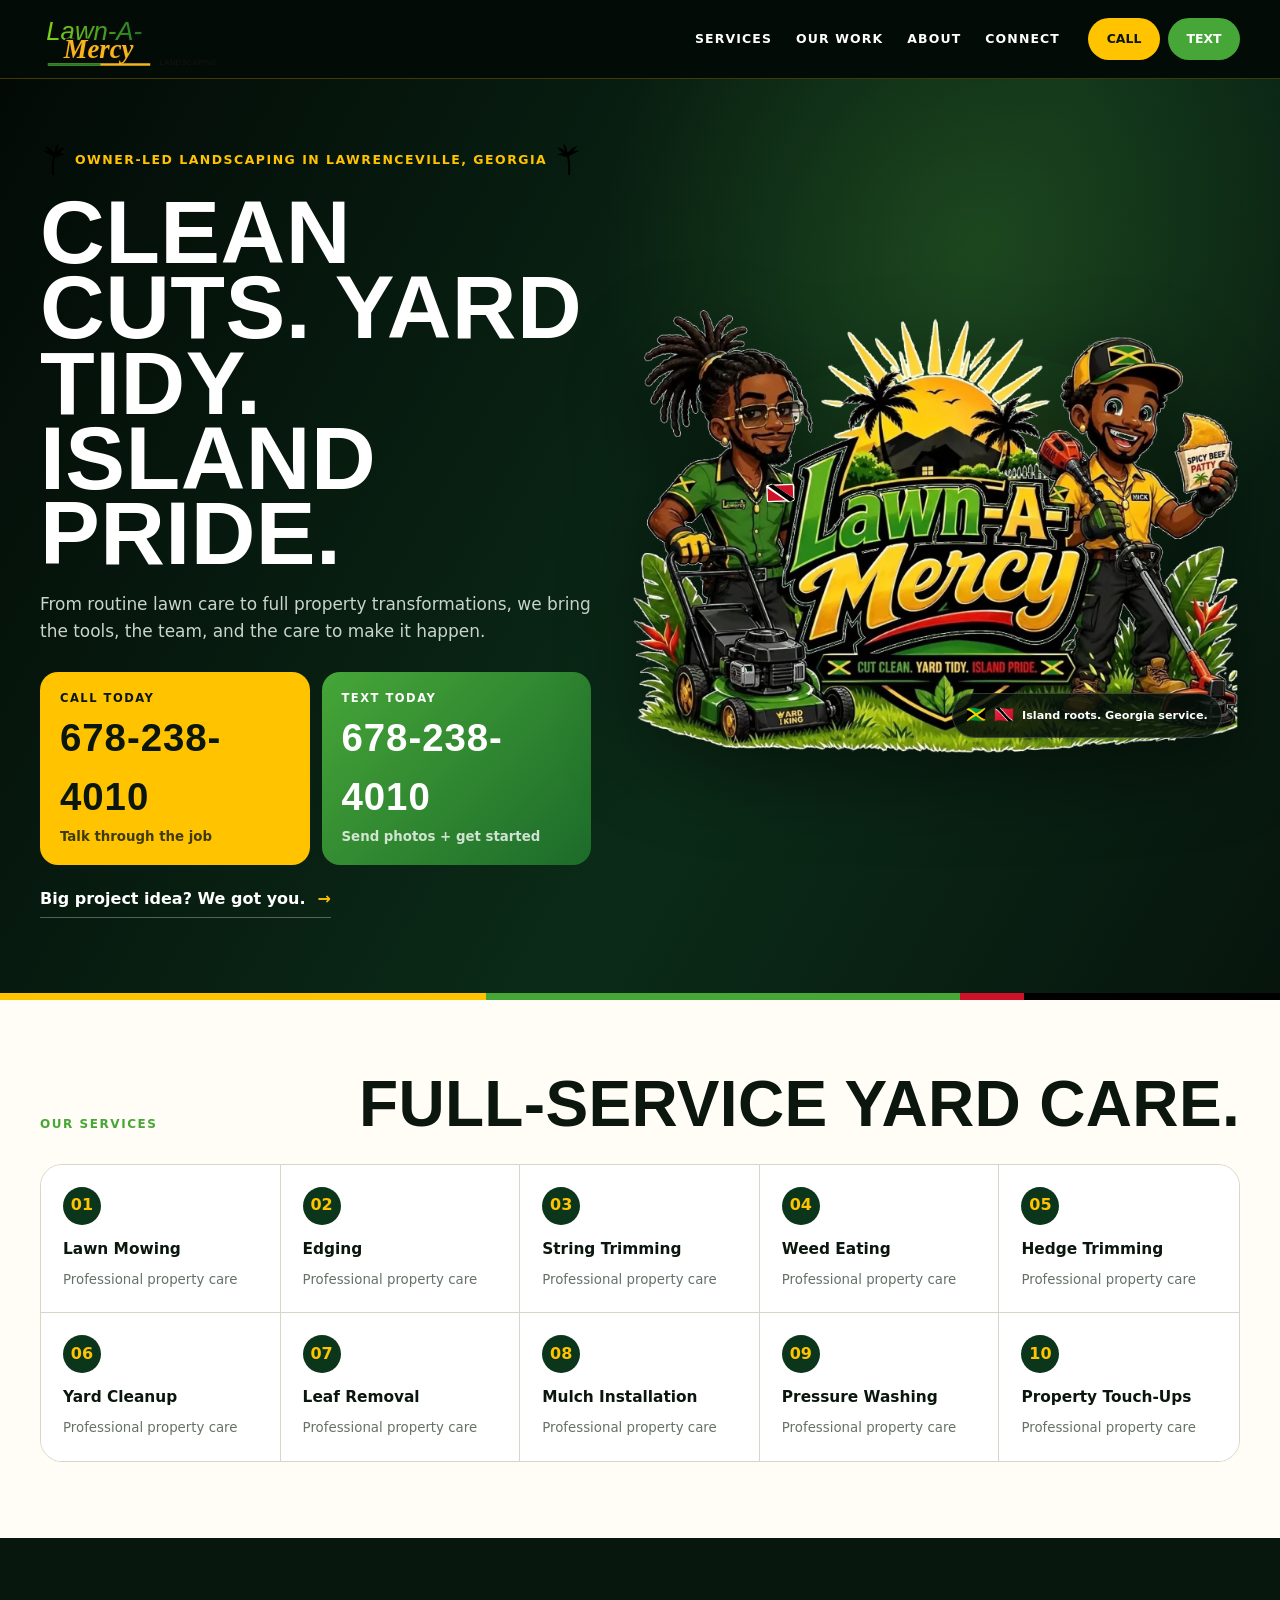
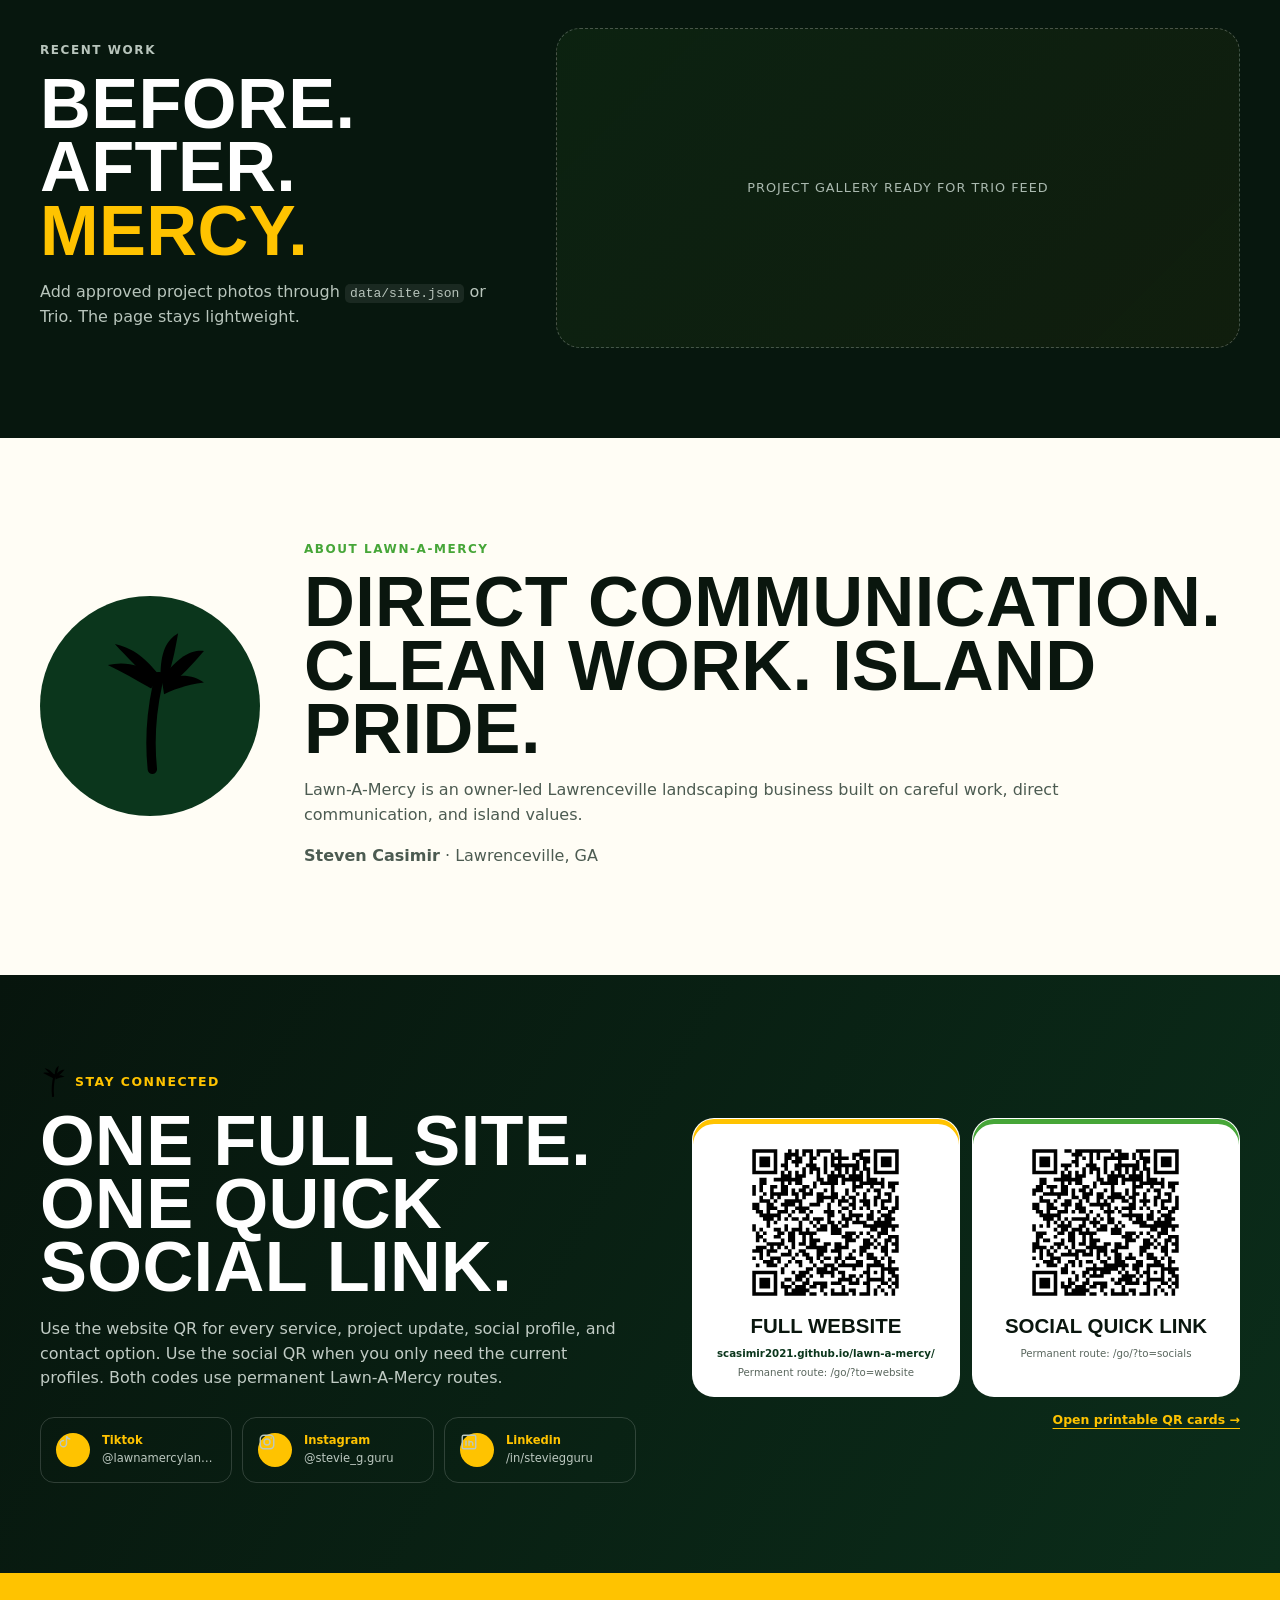
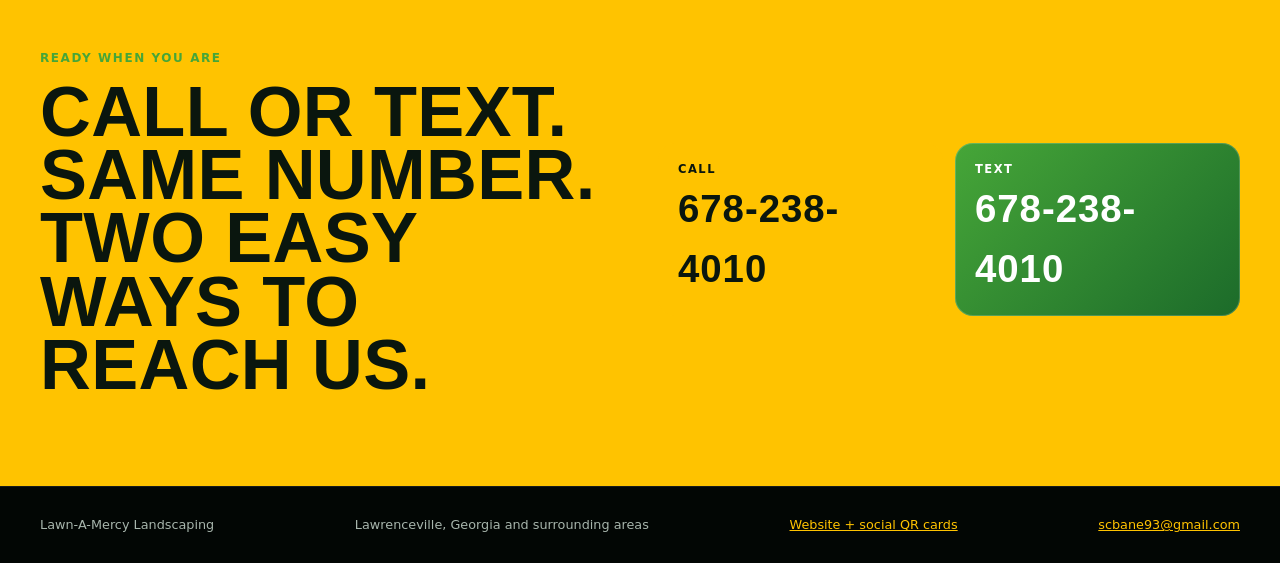
==== commit 5da66b78: "feat: add website QR and printable cards" ====
--- a/index.html
+++ b/index.html
@@ -9,9 +9,11 @@
   <meta property="og:description" content="Clean cuts. Yard tidy. Island pride.">
   <meta property="og:image" content="https://scasimir2021.github.io/lawn-a-mercy/assets/hero/crew-approved-source.jpg">
   <meta property="og:url" content="https://scasimir2021.github.io/lawn-a-mercy/">
+  <link rel="canonical" href="https://scasimir2021.github.io/lawn-a-mercy/">
   <title>Lawn-A-Mercy Landscaping | Lawrenceville, GA</title>
   <link rel="icon" href="assets/brand/logo.svg" type="image/svg+xml">
   <link rel="stylesheet" href="assets/css/site.css">
+  <link rel="stylesheet" href="assets/css/qr.css">
 </head>
 <body>
   <header class="topbar">
@@ -52,12 +54,13 @@
 
     <section class="about-section" id="about"><div class="shell about-grid"><div class="about-mark"><img src="assets/brand/palm.svg" alt=""></div><div><p class="eyebrow dark">About Lawn-A-Mercy</p><h2>Direct communication. Clean work. Island pride.</h2><p data-bind="brand.about"></p><p><strong data-bind="contact.owner">Steven Casimir</strong> · <span data-bind="contact.city">Lawrenceville, GA</span></p></div></div></section>
 
-    <section class="connect-section" id="connect"><div class="shell connect-grid"><div class="connect-copy"><div class="island-kicker"><img src="assets/brand/palm.svg" alt=""><span>Stay connected</span></div><h2>Scan once. Keep the current links.</h2><p>The permanent QR always routes to the Lawn-A-Mercy social hub, so printed flyers can keep working even when individual social profiles change.</p><div class="social-links" id="socialLinks"></div></div><a class="qr-card" data-route="socials" href="https://scasimir2021.github.io/lawn-a-mercy/go/?to=socials"><img src="assets/qr/socials.svg" alt="QR code to Lawn-A-Mercy social hub"><strong>Scan for website + socials</strong><small>Permanent route: /go/?to=socials</small></a></div></section>
+    <section class="connect-section" id="connect"><div class="shell connect-grid"><div class="connect-copy"><div class="island-kicker"><img src="assets/brand/palm.svg" alt=""><span>Stay connected</span></div><h2>One full site. One quick social link.</h2><p>Use the website QR for every service, project update, social profile, and contact option. Use the social QR when you only need the current profiles. Both codes use permanent Lawn-A-Mercy routes.</p><div class="social-links" id="socialLinks"></div></div><div class="qr-area"><div class="qr-deck"><a class="qr-card qr-card-site" data-route="website" href="https://scasimir2021.github.io/lawn-a-mercy/"><img src="assets/qr/website.svg" alt="QR code to the complete Lawn-A-Mercy website"><strong>Full website</strong><small class="qr-full-link">scasimir2021.github.io/lawn-a-mercy/</small><small>Permanent route: /go/?to=website</small></a><a class="qr-card qr-card-social" data-route="socials" href="https://scasimir2021.github.io/lawn-a-mercy/go/?to=socials"><img src="assets/qr/socials.svg" alt="QR code to the current Lawn-A-Mercy social hub"><strong>Social quick link</strong><small>Permanent route: /go/?to=socials</small></a></div><a class="qr-page-link" href="qr/">Open printable QR cards →</a></div></div></section>
 
     <section class="final-contact"><div class="shell"><div><span class="eyebrow dark">Ready when you are</span><h2>Call or text. Same number. Two easy ways to reach us.</h2></div><div class="contact-duo compact"><a class="contact-tile contact-call" data-route="call" href="tel:+16782384010"><span class="tile-label">Call</span><strong data-bind="contact.phone">678-238-4010</strong></a><a class="contact-tile contact-text" data-route="text" href="sms:+16782384010"><span class="tile-label">Text</span><strong data-bind="contact.phone">678-238-4010</strong></a></div></div></section>
   </main>
 
-  <footer><div class="shell"><span data-bind="brand.name">Lawn-A-Mercy Landscaping</span><span data-bind="contact.service_area">Lawrenceville and surrounding areas</span><a data-route="email" href="mailto:scbane93@gmail.com" data-bind="contact.email">scbane93@gmail.com</a></div></footer>
+  <footer><div class="shell"><span data-bind="brand.name">Lawn-A-Mercy Landscaping</span><span data-bind="contact.service_area">Lawrenceville and surrounding areas</span><a href="qr/">Website + social QR cards</a><a data-route="email" href="mailto:scbane93@gmail.com" data-bind="contact.email">scbane93@gmail.com</a></div></footer>
   <script src="assets/js/site.js" defer></script>
+  <script src="assets/js/social-icons.js" defer></script>
 </body>
-</html>+</html>
--- a/assets/css/qr.css
+++ b/assets/css/qr.css
@@ -0,0 +1,127 @@
+.connect-grid {
+  grid-template-columns: 1fr minmax(460px, .92fr);
+  gap: 56px;
+}
+
+.social-link.is-icon-ready {
+  display: grid;
+  grid-template-columns: 36px minmax(0, 1fr);
+  gap: 10px;
+  align-items: center;
+}
+
+.social-icon {
+  width: 34px;
+  height: 34px;
+  display: grid;
+  place-items: center;
+  border-radius: 50%;
+  background: var(--gold);
+  color: var(--green);
+}
+
+.social-icon svg {
+  width: 18px;
+  height: 18px;
+  fill: none;
+  stroke: currentColor;
+  stroke-width: 1.9;
+}
+
+.social-link-copy {
+  min-width: 0;
+}
+
+.social-link-copy span {
+  overflow: hidden;
+  text-overflow: ellipsis;
+  white-space: nowrap;
+}
+
+.qr-area {
+  min-width: 0;
+}
+
+.qr-deck {
+  display: grid;
+  grid-template-columns: repeat(2, minmax(0, 1fr));
+  gap: 12px;
+}
+
+.qr-card {
+  align-content: start;
+  min-width: 0;
+  padding: 16px;
+  border-radius: 22px;
+  transition: transform .2s ease, border-color .2s ease;
+}
+
+.qr-card:hover {
+  transform: translateY(-3px);
+  border-color: var(--gold);
+}
+
+.qr-card-site {
+  box-shadow: inset 0 5px 0 var(--gold);
+}
+
+.qr-card-social {
+  box-shadow: inset 0 5px 0 var(--leaf);
+}
+
+.qr-card img {
+  width: 175px;
+}
+
+.qr-card strong {
+  font-size: 1.28rem;
+}
+
+.qr-card small {
+  display: block;
+  margin-top: 4px;
+  font-size: .64rem;
+  line-height: 1.45;
+  overflow-wrap: anywhere;
+}
+
+.qr-card .qr-full-link {
+  color: var(--green);
+  font-weight: 800;
+}
+
+.qr-page-link {
+  display: block;
+  margin-top: 13px;
+  color: var(--gold);
+  font-size: .78rem;
+  font-weight: 900;
+  text-align: right;
+  text-underline-offset: 4px;
+}
+
+@media (max-width: 900px) {
+  .connect-grid {
+    grid-template-columns: 1fr;
+  }
+}
+
+@media (max-width: 560px) {
+  .qr-deck {
+    grid-template-columns: 1fr;
+  }
+
+  .qr-card img {
+    width: min(220px, 100%);
+  }
+
+  .qr-page-link {
+    text-align: left;
+  }
+}
+
+@media (prefers-reduced-motion: reduce) {
+  .qr-card {
+    transition: none;
+  }
+}
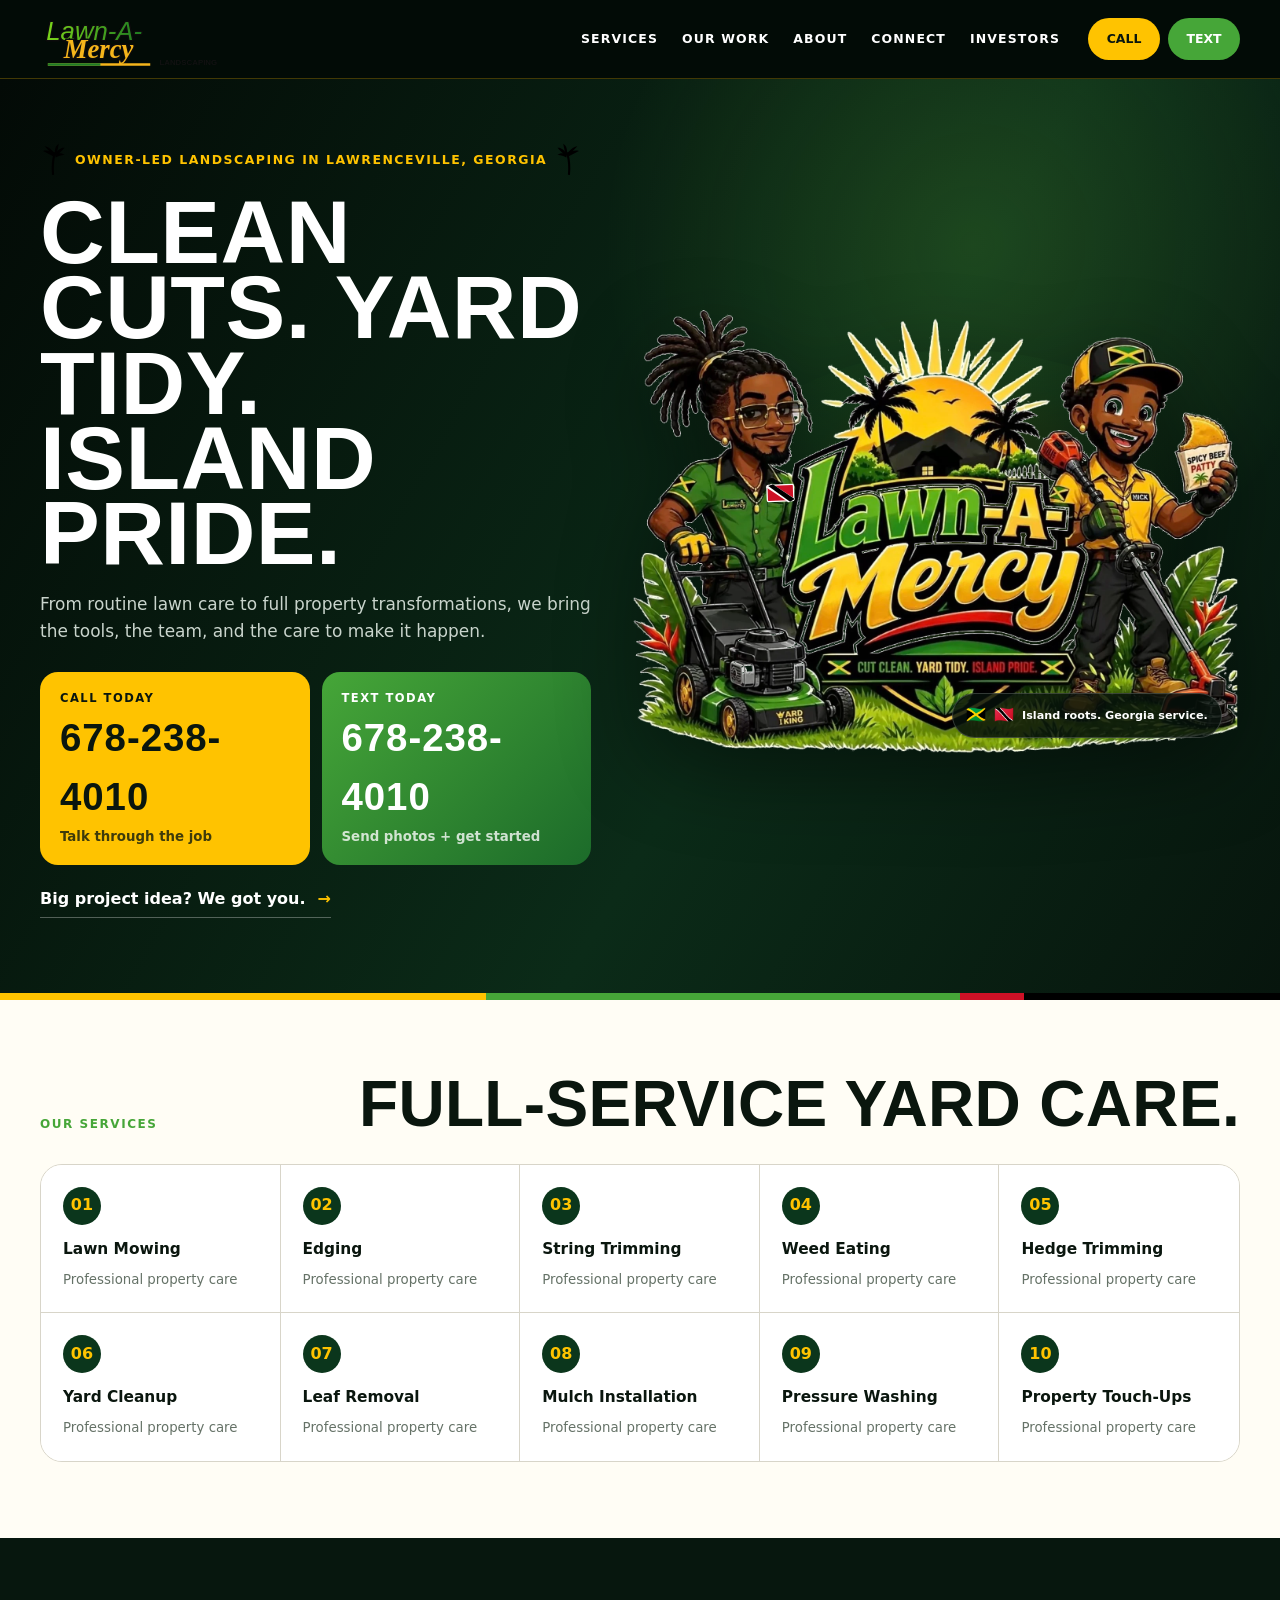
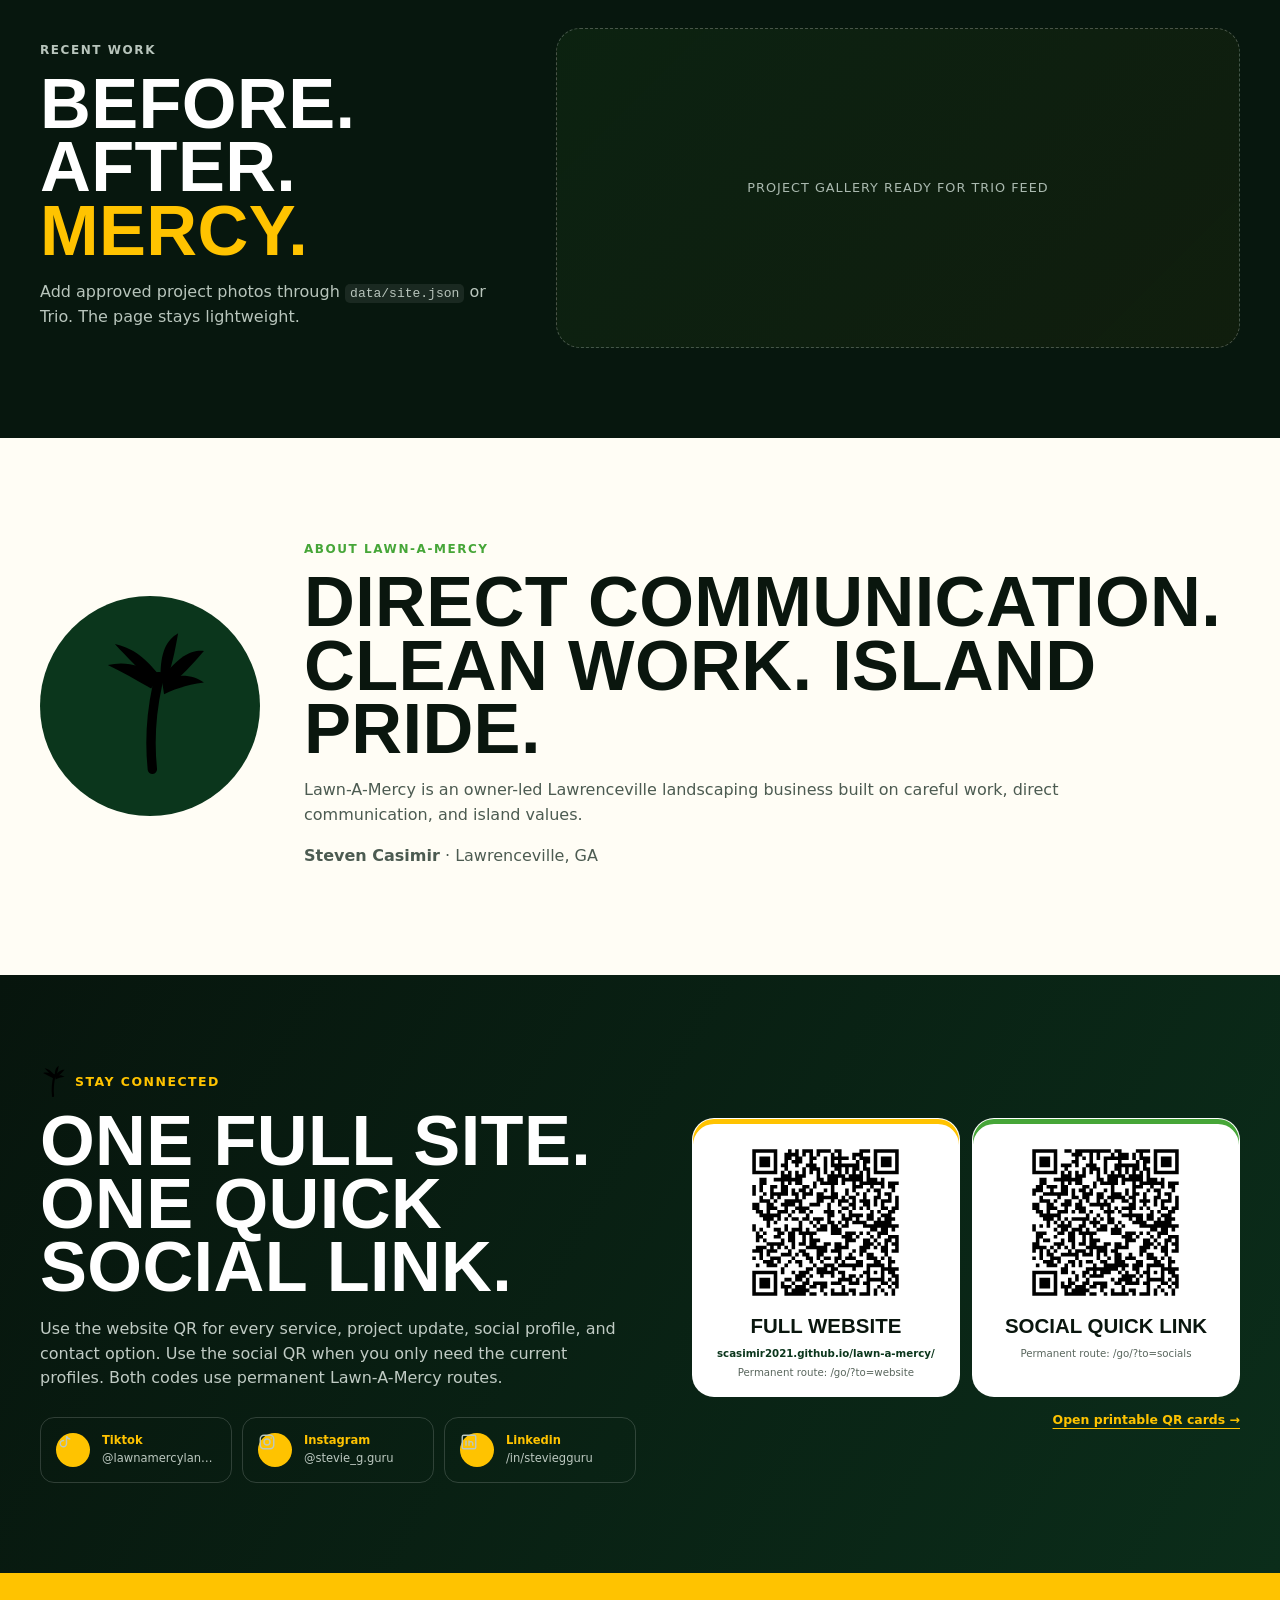
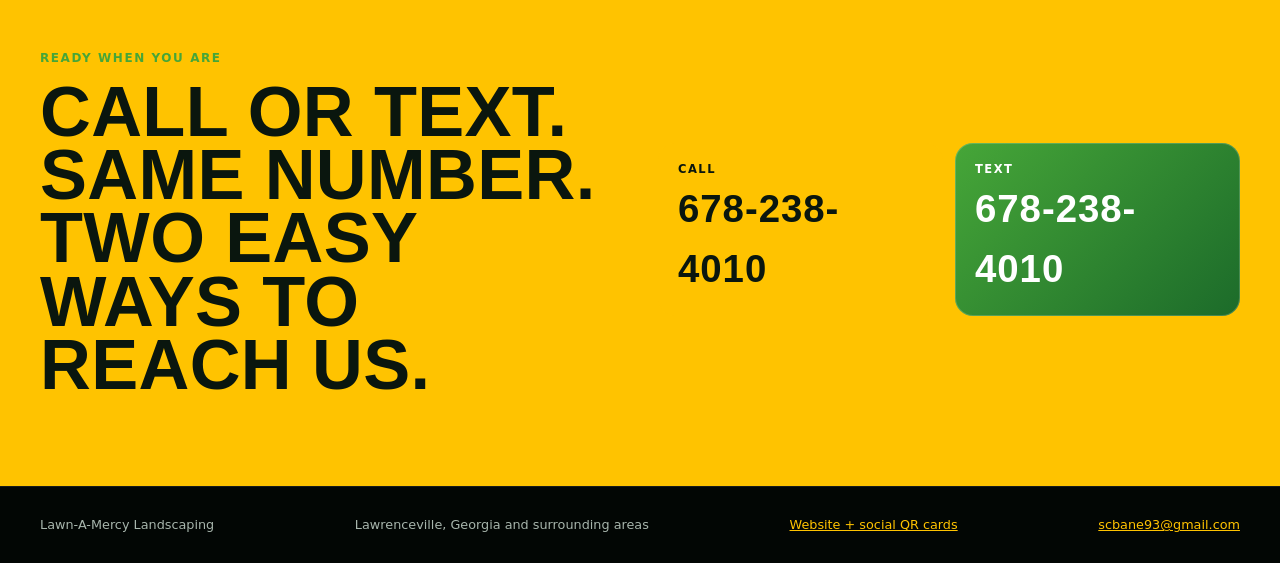
==== commit f3a2b7ae: "feat(investors): investor page with the four fleet concepts Adds /investors/ — the growth-vision pag" ====
--- a/index.html
+++ b/index.html
@@ -19,7 +19,7 @@
   <header class="topbar">
     <div class="shell nav-row">
       <a class="brand" href="#home"><img src="assets/brand/logo.svg" alt="Lawn-A-Mercy Landscaping"></a>
-      <nav><a href="#services">Services</a><a href="#work">Our Work</a><a href="#about">About</a><a href="#connect">Connect</a></nav>
+      <nav><a href="#services">Services</a><a href="#work">Our Work</a><a href="#about">About</a><a href="#connect">Connect</a><a href="investors/">Investors</a></nav>
       <div class="header-actions">
         <a class="mini-cta call" data-route="call" href="tel:+16782384010">Call</a>
         <a class="mini-cta text" data-route="text" href="sms:+16782384010">Text</a>
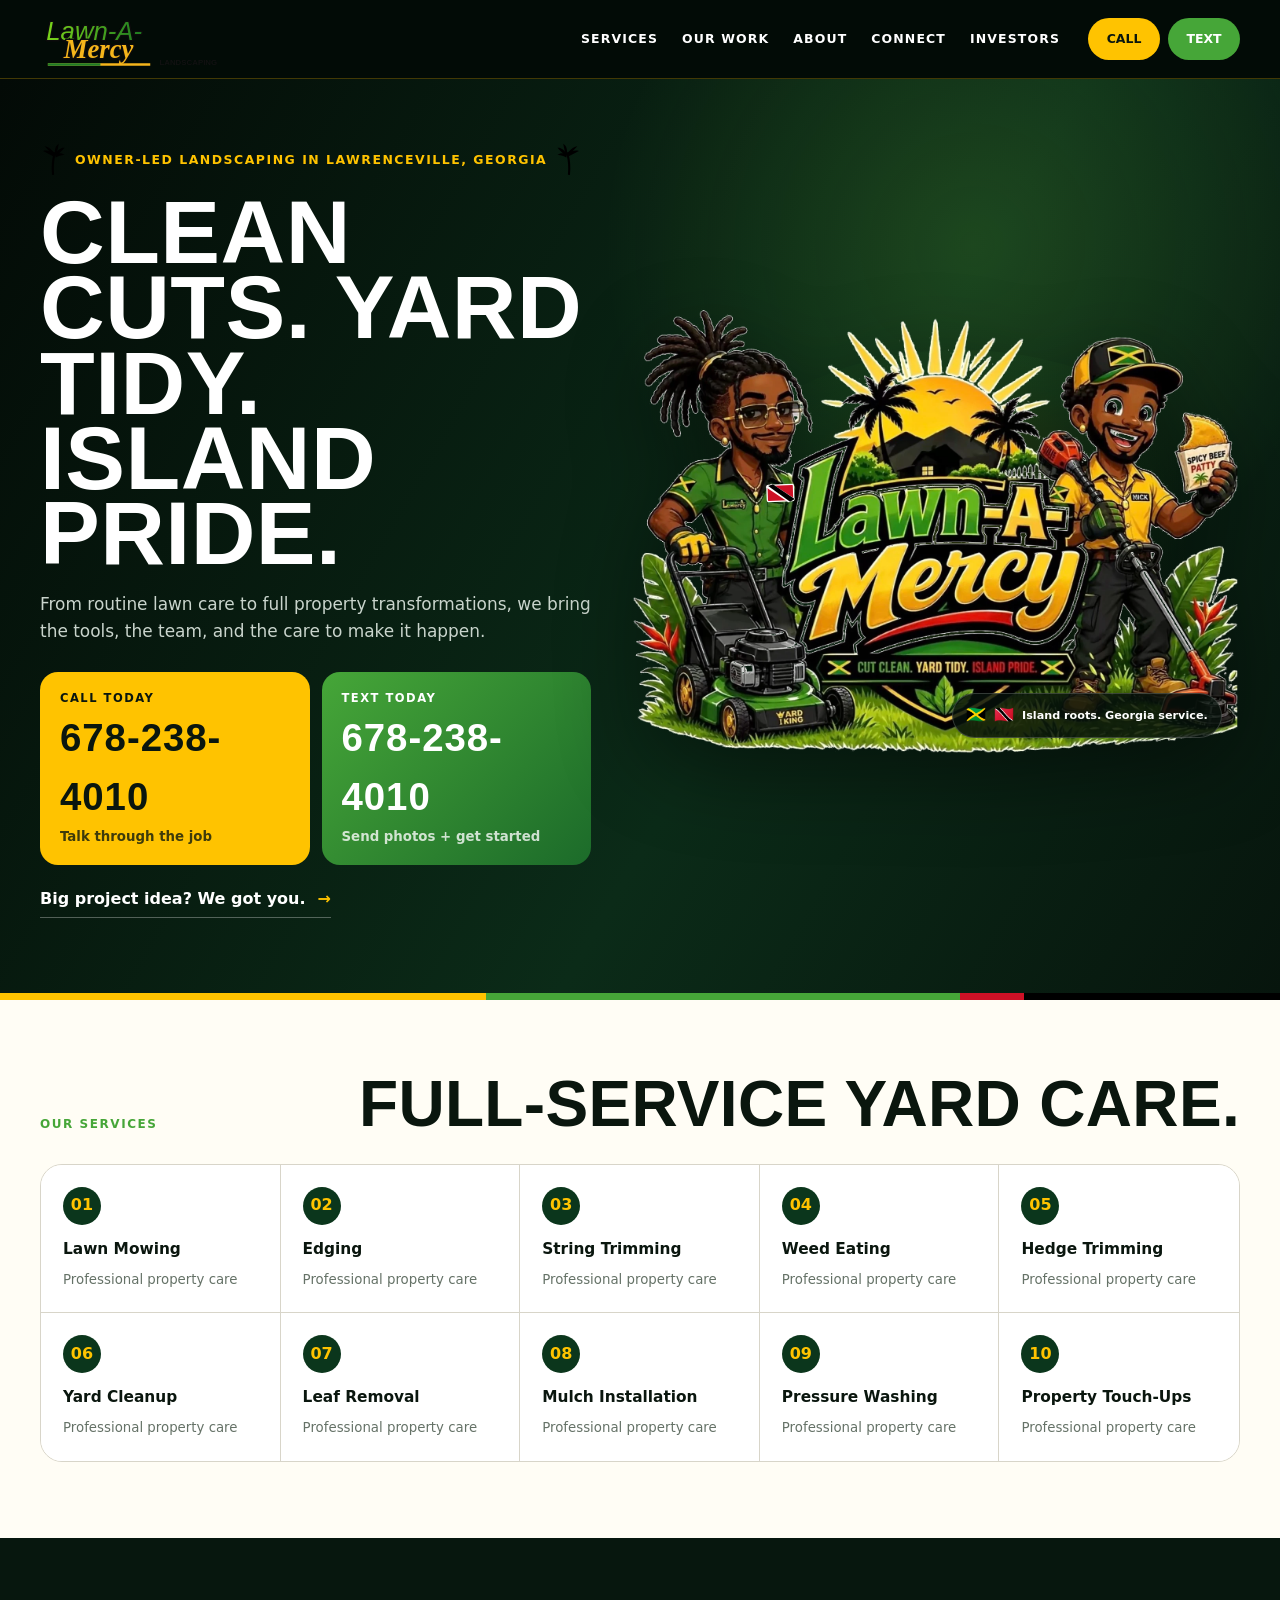
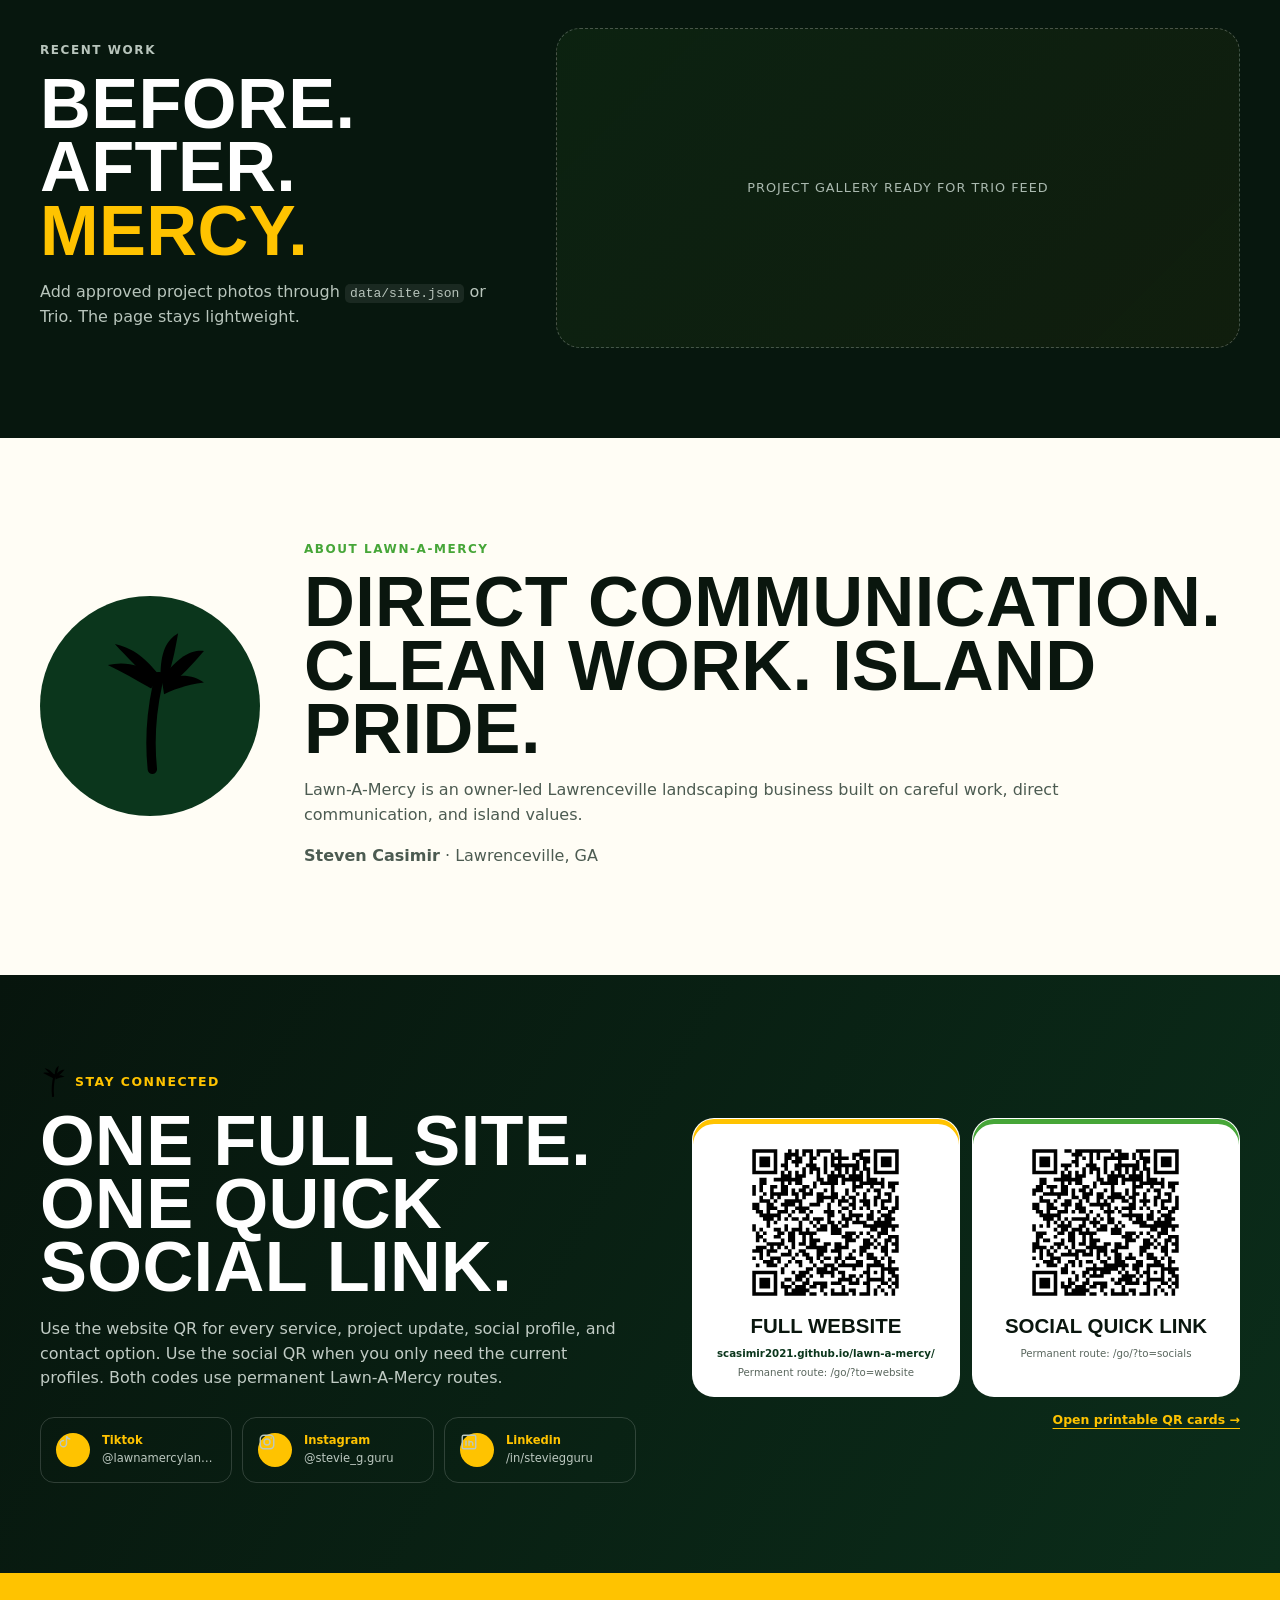
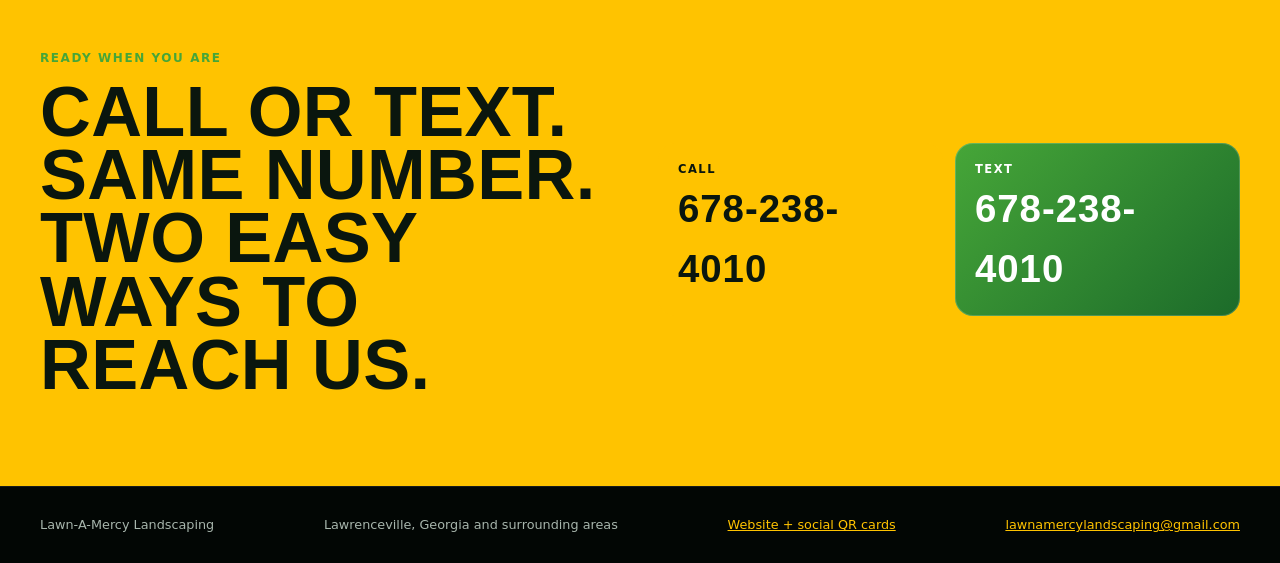
==== commit 6c447860: "fix(site): business email everywhere, and a nav that exists on phones The personal address was publi" ====
--- a/index.html
+++ b/index.html
@@ -59,7 +59,7 @@
     <section class="final-contact"><div class="shell"><div><span class="eyebrow dark">Ready when you are</span><h2>Call or text. Same number. Two easy ways to reach us.</h2></div><div class="contact-duo compact"><a class="contact-tile contact-call" data-route="call" href="tel:+16782384010"><span class="tile-label">Call</span><strong data-bind="contact.phone">678-238-4010</strong></a><a class="contact-tile contact-text" data-route="text" href="sms:+16782384010"><span class="tile-label">Text</span><strong data-bind="contact.phone">678-238-4010</strong></a></div></div></section>
   </main>
 
-  <footer><div class="shell"><span data-bind="brand.name">Lawn-A-Mercy Landscaping</span><span data-bind="contact.service_area">Lawrenceville and surrounding areas</span><a href="qr/">Website + social QR cards</a><a data-route="email" href="mailto:scbane93@gmail.com" data-bind="contact.email">scbane93@gmail.com</a></div></footer>
+  <footer><div class="shell"><span data-bind="brand.name">Lawn-A-Mercy Landscaping</span><span data-bind="contact.service_area">Lawrenceville and surrounding areas</span><a href="qr/">Website + social QR cards</a><a data-route="email" href="mailto:lawnamercylandscaping@gmail.com" data-bind="contact.email">lawnamercylandscaping@gmail.com</a></div></footer>
   <script src="assets/js/site.js" defer></script>
   <script src="assets/js/social-icons.js" defer></script>
 </body>
--- a/assets/css/site.css
+++ b/assets/css/site.css
@@ -1 +1 @@
-:root{--deep:#06110b;--green:#0b361c;--leaf:#46a638;--lime:#7bdd42;--gold:#ffc300;--paper:#fffdf5;--ink:#0a160e;--red:#ce1126;--line:rgba(255,255,255,.13)}*{box-sizing:border-box}html{scroll-behavior:smooth}body{margin:0;background:var(--deep);color:#fff;font-family:Inter,ui-sans-serif,system-ui,-apple-system,"Segoe UI",sans-serif;line-height:1.55}a{color:inherit}.shell{width:min(1200px,calc(100% - 40px));margin-inline:auto}.topbar{position:sticky;top:0;z-index:20;background:rgba(3,11,7,.94);border-bottom:1px solid rgba(255,195,0,.25);backdrop-filter:blur(16px)}.nav-row{min-height:78px;display:flex;align-items:center;gap:28px}.brand{width:220px;margin-right:auto}.brand img{display:block;width:100%;height:58px;object-fit:contain;object-position:left}.topbar nav{display:flex;gap:24px}.topbar nav a{font-size:.78rem;font-weight:900;letter-spacing:.09em;text-decoration:none;text-transform:uppercase}.header-actions{display:flex;gap:8px}.mini-cta{min-width:72px;padding:11px 14px;border-radius:999px;font-size:.78rem;font-weight:900;text-align:center;text-decoration:none;text-transform:uppercase}.mini-cta.call{background:var(--gold);color:var(--ink)}.mini-cta.text{background:var(--leaf);color:#fff}.hero{position:relative;overflow:hidden;background:radial-gradient(circle at 76% 18%,rgba(123,221,66,.16),transparent 30%),linear-gradient(120deg,#030a06,#0b2b18 60%,#07150d)}.hero:after{content:"";position:absolute;inset:auto 0 0;height:7px;background:linear-gradient(90deg,var(--gold) 0 38%,var(--leaf) 38% 75%,var(--red) 75% 80%,#000 80%)}.hero-grid{min-height:690px;display:grid;grid-template-columns:.95fr 1.05fr;gap:40px;align-items:center;padding-block:64px 82px}.hero-copy{position:relative;z-index:2}.island-kicker{display:flex;align-items:center;gap:10px;color:var(--gold);font-size:.78rem;font-weight:900;letter-spacing:.12em;text-transform:uppercase}.island-kicker img{width:25px;height:34px;color:var(--lime)}.island-kicker img.flip{transform:scaleX(-1)}h1,h2{font-family:Impact,"Arial Narrow",sans-serif;text-transform:uppercase;letter-spacing:.005em}.hero h1{max-width:650px;margin:18px 0 20px;font-size:clamp(4rem,7vw,7.4rem);line-height:.84}.hero h1::first-line{color:#fff}.lede{max-width:660px;color:#c9d4cc;font-size:1.06rem}.contact-duo{display:grid;grid-template-columns:1fr 1fr;gap:12px;margin-top:28px}.contact-tile{display:flex;flex-direction:column;justify-content:center;min-height:118px;padding:18px 20px;border-radius:18px;text-decoration:none;transition:transform .2s ease}.contact-tile:hover{transform:translateY(-3px)}.contact-call{background:var(--gold);color:var(--ink)}.contact-text{background:linear-gradient(135deg,var(--leaf),#1c6b2a);color:#fff}.tile-label{font-size:.72rem;font-weight:900;letter-spacing:.13em;text-transform:uppercase}.contact-tile strong{font-family:Impact,"Arial Narrow",sans-serif;font-size:clamp(1.8rem,3vw,2.7rem);letter-spacing:.025em}.contact-tile small{font-weight:700;opacity:.78}.project-link{display:inline-flex;align-items:center;gap:12px;margin-top:22px;padding-bottom:5px;border-bottom:1px solid rgba(255,255,255,.3);font-weight:900;text-decoration:none}.project-link b{color:var(--gold)}.hero-visual{position:relative;min-width:0}.hero-visual>img{position:relative;z-index:2;display:block;width:100%;max-height:600px;object-fit:contain;filter:drop-shadow(0 24px 42px rgba(0,0,0,.45))}.art-halo{position:absolute;inset:10% 2% 8% 10%;border-radius:50%;background:radial-gradient(circle,rgba(255,195,0,.2),rgba(70,166,56,.08) 52%,transparent 70%)}.flag-note{position:absolute;z-index:4;right:3%;bottom:4%;display:flex;align-items:center;gap:8px;padding:9px 13px;border:1px solid rgba(255,255,255,.18);border-radius:999px;background:rgba(6,17,11,.84);font-size:.7rem}.flag-note span{font-size:1rem}.service-strip{background:var(--paper);color:var(--ink);padding:76px 0}.section-title{display:flex;align-items:end;justify-content:space-between;gap:22px;margin-bottom:30px}.section-title span,.eyebrow{color:var(--leaf);font-size:.75rem;font-weight:900;letter-spacing:.13em;text-transform:uppercase}.section-title h2{margin:0;font-size:clamp(2.5rem,5vw,4.5rem);line-height:.9}.service-grid{display:grid;grid-template-columns:repeat(5,1fr);border:1px solid #d8d5c9;border-radius:22px;overflow:hidden}.service-card{min-height:124px;padding:22px;border-right:1px solid #d8d5c9;border-bottom:1px solid #d8d5c9;background:#fff}.service-card:nth-child(5n){border-right:0}.service-card:nth-last-child(-n+5){border-bottom:0}.service-card strong{display:block;font-size:.96rem}.service-card small{display:block;margin-top:8px;color:#657267}.service-dot{display:grid;place-items:center;width:38px;height:38px;margin-bottom:13px;border-radius:50%;background:var(--green);color:var(--gold);font-weight:900}.work-section{padding:90px 0;background:#07170e}.work-grid{display:grid;grid-template-columns:.8fr 1.2fr;gap:60px;align-items:center}.work-section h2,.about-section h2,.connect-section h2,.final-contact h2{margin:10px 0 18px;font-size:clamp(2.7rem,5.5vw,5.4rem);line-height:.9}.work-section h2 em{color:var(--gold);font-style:normal}.work-section p{color:#b8c5bc}.work-placeholder{min-height:320px;display:grid;place-items:center;border:1px dashed rgba(255,255,255,.24);border-radius:24px;background:linear-gradient(135deg,rgba(70,166,56,.08),rgba(255,195,0,.04));color:#aab9af;text-transform:uppercase;font-size:.8rem;letter-spacing:.08em}.about-section{padding:90px 0;background:var(--paper);color:var(--ink)}.about-grid{display:grid;grid-template-columns:220px 1fr;gap:44px;align-items:center}.about-mark{display:grid;place-items:center;aspect-ratio:1;border-radius:50%;background:var(--green);color:var(--gold)}.about-mark img{width:120px;height:150px}.eyebrow.dark{color:var(--leaf)}.about-section p{max-width:820px;color:#4c5b51}.connect-section{padding:90px 0;background:linear-gradient(120deg,#07150d,#0b2d1a)}.connect-grid{display:grid;grid-template-columns:1fr 390px;gap:70px;align-items:center}.connect-copy p{color:#c0cbc4}.social-links{display:grid;grid-template-columns:repeat(3,1fr);gap:10px;margin-top:26px}.social-link{padding:14px 15px;border:1px solid rgba(255,255,255,.16);border-radius:14px;text-decoration:none}.social-link strong,.social-link span{display:block}.social-link strong{color:var(--gold)}.social-link span{font-size:.72rem;color:#bcc8c0}.qr-card{display:grid;justify-items:center;padding:24px;border:1px solid rgba(255,255,255,.16);border-radius:24px;background:#fff;color:var(--ink);text-decoration:none;text-align:center}.qr-card img{width:250px;max-width:100%;aspect-ratio:1}.qr-card strong{font-family:Impact,"Arial Narrow",sans-serif;font-size:1.45rem;text-transform:uppercase}.qr-card small{margin-top:4px;color:#59665d}.final-contact{padding:72px 0;background:var(--gold);color:var(--ink)}.final-contact>.shell{display:grid;grid-template-columns:1fr 1fr;gap:36px;align-items:center}.contact-duo.compact{margin:0}.compact .contact-tile{min-height:96px}.compact .contact-text{box-shadow:inset 0 0 0 1px rgba(255,255,255,.18)}footer{padding:28px 0;background:#020604;border-top:1px solid rgba(255,255,255,.08);font-size:.8rem;color:#a7b5ac}footer>.shell{display:flex;justify-content:space-between;gap:20px;flex-wrap:wrap}footer a{color:var(--gold)}code{padding:.15em .4em;border-radius:5px;background:rgba(255,255,255,.08)}@media(max-width:900px){.topbar nav{display:none}.hero-grid{grid-template-columns:1fr;padding-top:48px}.hero-copy{order:2}.hero-visual{order:1}.service-grid{grid-template-columns:repeat(2,1fr)}.service-card,.service-card:nth-child(5n),.service-card:nth-last-child(-n+5){border-right:1px solid #d8d5c9;border-bottom:1px solid #d8d5c9}.service-card:nth-child(2n){border-right:0}.service-card:nth-last-child(-n+2){border-bottom:0}.work-grid,.connect-grid,.final-contact>.shell{grid-template-columns:1fr}.about-grid{grid-template-columns:120px 1fr}.social-links{grid-template-columns:1fr}.connect-grid{gap:34px}}@media(max-width:560px){.shell{width:min(100% - 24px,1200px)}.nav-row{min-height:68px}.brand{width:160px}.brand img{height:46px}.mini-cta{min-width:56px;padding:9px 10px}.hero h1{font-size:3.6rem}.contact-duo{grid-template-columns:1fr}.service-grid{grid-template-columns:1fr}.service-card,.service-card:nth-child(2n),.service-card:nth-last-child(-n+2){border-right:0;border-bottom:1px solid #d8d5c9}.service-card:last-child{border-bottom:0}.about-grid{grid-template-columns:1fr}.about-mark{width:100px}.section-title{align-items:start;flex-direction:column}.flag-note{position:static;width:max-content;max-width:100%;margin:10px auto 0}.header-actions{gap:5px}}+:root{--deep:#06110b;--green:#0b361c;--leaf:#46a638;--lime:#7bdd42;--gold:#ffc300;--paper:#fffdf5;--ink:#0a160e;--red:#ce1126;--line:rgba(255,255,255,.13)}*{box-sizing:border-box}html{scroll-behavior:smooth}body{margin:0;background:var(--deep);color:#fff;font-family:Inter,ui-sans-serif,system-ui,-apple-system,"Segoe UI",sans-serif;line-height:1.55}a{color:inherit}.shell{width:min(1200px,calc(100% - 40px));margin-inline:auto}.topbar{position:sticky;top:0;z-index:20;background:rgba(3,11,7,.94);border-bottom:1px solid rgba(255,195,0,.25);backdrop-filter:blur(16px)}.nav-row{min-height:78px;display:flex;align-items:center;gap:28px}.brand{width:220px;margin-right:auto}.brand img{display:block;width:100%;height:58px;object-fit:contain;object-position:left}.topbar nav{display:flex;gap:24px}.topbar nav a{font-size:.78rem;font-weight:900;letter-spacing:.09em;text-decoration:none;text-transform:uppercase}.header-actions{display:flex;gap:8px}.mini-cta{min-width:72px;padding:11px 14px;border-radius:999px;font-size:.78rem;font-weight:900;text-align:center;text-decoration:none;text-transform:uppercase}.mini-cta.call{background:var(--gold);color:var(--ink)}.mini-cta.text{background:var(--leaf);color:#fff}.hero{position:relative;overflow:hidden;background:radial-gradient(circle at 76% 18%,rgba(123,221,66,.16),transparent 30%),linear-gradient(120deg,#030a06,#0b2b18 60%,#07150d)}.hero:after{content:"";position:absolute;inset:auto 0 0;height:7px;background:linear-gradient(90deg,var(--gold) 0 38%,var(--leaf) 38% 75%,var(--red) 75% 80%,#000 80%)}.hero-grid{min-height:690px;display:grid;grid-template-columns:.95fr 1.05fr;gap:40px;align-items:center;padding-block:64px 82px}.hero-copy{position:relative;z-index:2}.island-kicker{display:flex;align-items:center;gap:10px;color:var(--gold);font-size:.78rem;font-weight:900;letter-spacing:.12em;text-transform:uppercase}.island-kicker img{width:25px;height:34px;color:var(--lime)}.island-kicker img.flip{transform:scaleX(-1)}h1,h2{font-family:Impact,"Arial Narrow",sans-serif;text-transform:uppercase;letter-spacing:.005em}.hero h1{max-width:650px;margin:18px 0 20px;font-size:clamp(4rem,7vw,7.4rem);line-height:.84}.hero h1::first-line{color:#fff}.lede{max-width:660px;color:#c9d4cc;font-size:1.06rem}.contact-duo{display:grid;grid-template-columns:1fr 1fr;gap:12px;margin-top:28px}.contact-tile{display:flex;flex-direction:column;justify-content:center;min-height:118px;padding:18px 20px;border-radius:18px;text-decoration:none;transition:transform .2s ease}.contact-tile:hover{transform:translateY(-3px)}.contact-call{background:var(--gold);color:var(--ink)}.contact-text{background:linear-gradient(135deg,var(--leaf),#1c6b2a);color:#fff}.tile-label{font-size:.72rem;font-weight:900;letter-spacing:.13em;text-transform:uppercase}.contact-tile strong{font-family:Impact,"Arial Narrow",sans-serif;font-size:clamp(1.8rem,3vw,2.7rem);letter-spacing:.025em}.contact-tile small{font-weight:700;opacity:.78}.project-link{display:inline-flex;align-items:center;gap:12px;margin-top:22px;padding-bottom:5px;border-bottom:1px solid rgba(255,255,255,.3);font-weight:900;text-decoration:none}.project-link b{color:var(--gold)}.hero-visual{position:relative;min-width:0}.hero-visual>img{position:relative;z-index:2;display:block;width:100%;max-height:600px;object-fit:contain;filter:drop-shadow(0 24px 42px rgba(0,0,0,.45))}.art-halo{position:absolute;inset:10% 2% 8% 10%;border-radius:50%;background:radial-gradient(circle,rgba(255,195,0,.2),rgba(70,166,56,.08) 52%,transparent 70%)}.flag-note{position:absolute;z-index:4;right:3%;bottom:4%;display:flex;align-items:center;gap:8px;padding:9px 13px;border:1px solid rgba(255,255,255,.18);border-radius:999px;background:rgba(6,17,11,.84);font-size:.7rem}.flag-note span{font-size:1rem}.service-strip{background:var(--paper);color:var(--ink);padding:76px 0}.section-title{display:flex;align-items:end;justify-content:space-between;gap:22px;margin-bottom:30px}.section-title span,.eyebrow{color:var(--leaf);font-size:.75rem;font-weight:900;letter-spacing:.13em;text-transform:uppercase}.section-title h2{margin:0;font-size:clamp(2.5rem,5vw,4.5rem);line-height:.9}.service-grid{display:grid;grid-template-columns:repeat(5,1fr);border:1px solid #d8d5c9;border-radius:22px;overflow:hidden}.service-card{min-height:124px;padding:22px;border-right:1px solid #d8d5c9;border-bottom:1px solid #d8d5c9;background:#fff}.service-card:nth-child(5n){border-right:0}.service-card:nth-last-child(-n+5){border-bottom:0}.service-card strong{display:block;font-size:.96rem}.service-card small{display:block;margin-top:8px;color:#657267}.service-dot{display:grid;place-items:center;width:38px;height:38px;margin-bottom:13px;border-radius:50%;background:var(--green);color:var(--gold);font-weight:900}.work-section{padding:90px 0;background:#07170e}.work-grid{display:grid;grid-template-columns:.8fr 1.2fr;gap:60px;align-items:center}.work-section h2,.about-section h2,.connect-section h2,.final-contact h2{margin:10px 0 18px;font-size:clamp(2.7rem,5.5vw,5.4rem);line-height:.9}.work-section h2 em{color:var(--gold);font-style:normal}.work-section p{color:#b8c5bc}.work-placeholder{min-height:320px;display:grid;place-items:center;border:1px dashed rgba(255,255,255,.24);border-radius:24px;background:linear-gradient(135deg,rgba(70,166,56,.08),rgba(255,195,0,.04));color:#aab9af;text-transform:uppercase;font-size:.8rem;letter-spacing:.08em}.about-section{padding:90px 0;background:var(--paper);color:var(--ink)}.about-grid{display:grid;grid-template-columns:220px 1fr;gap:44px;align-items:center}.about-mark{display:grid;place-items:center;aspect-ratio:1;border-radius:50%;background:var(--green);color:var(--gold)}.about-mark img{width:120px;height:150px}.eyebrow.dark{color:var(--leaf)}.about-section p{max-width:820px;color:#4c5b51}.connect-section{padding:90px 0;background:linear-gradient(120deg,#07150d,#0b2d1a)}.connect-grid{display:grid;grid-template-columns:1fr 390px;gap:70px;align-items:center}.connect-copy p{color:#c0cbc4}.social-links{display:grid;grid-template-columns:repeat(3,1fr);gap:10px;margin-top:26px}.social-link{padding:14px 15px;border:1px solid rgba(255,255,255,.16);border-radius:14px;text-decoration:none}.social-link strong,.social-link span{display:block}.social-link strong{color:var(--gold)}.social-link span{font-size:.72rem;color:#bcc8c0}.qr-card{display:grid;justify-items:center;padding:24px;border:1px solid rgba(255,255,255,.16);border-radius:24px;background:#fff;color:var(--ink);text-decoration:none;text-align:center}.qr-card img{width:250px;max-width:100%;aspect-ratio:1}.qr-card strong{font-family:Impact,"Arial Narrow",sans-serif;font-size:1.45rem;text-transform:uppercase}.qr-card small{margin-top:4px;color:#59665d}.final-contact{padding:72px 0;background:var(--gold);color:var(--ink)}.final-contact>.shell{display:grid;grid-template-columns:1fr 1fr;gap:36px;align-items:center}.contact-duo.compact{margin:0}.compact .contact-tile{min-height:96px}.compact .contact-text{box-shadow:inset 0 0 0 1px rgba(255,255,255,.18)}footer{padding:28px 0;background:#020604;border-top:1px solid rgba(255,255,255,.08);font-size:.8rem;color:#a7b5ac}footer>.shell{display:flex;justify-content:space-between;gap:20px;flex-wrap:wrap}footer a{color:var(--gold)}code{padding:.15em .4em;border-radius:5px;background:rgba(255,255,255,.08)}@media(max-width:900px){.topbar nav{display:flex;order:3;flex-basis:100%;gap:18px;margin:0 0 10px;padding-bottom:2px;overflow-x:auto;-webkit-overflow-scrolling:touch;scrollbar-width:none}.topbar nav::-webkit-scrollbar{display:none}.topbar nav a{white-space:nowrap;padding:4px 0}.nav-row{flex-wrap:wrap}.hero-grid{grid-template-columns:1fr;padding-top:48px}.hero-copy{order:2}.hero-visual{order:1}.service-grid{grid-template-columns:repeat(2,1fr)}.service-card,.service-card:nth-child(5n),.service-card:nth-last-child(-n+5){border-right:1px solid #d8d5c9;border-bottom:1px solid #d8d5c9}.service-card:nth-child(2n){border-right:0}.service-card:nth-last-child(-n+2){border-bottom:0}.work-grid,.connect-grid,.final-contact>.shell{grid-template-columns:1fr}.about-grid{grid-template-columns:120px 1fr}.social-links{grid-template-columns:1fr}.connect-grid{gap:34px}}@media(max-width:560px){.shell{width:min(100% - 24px,1200px)}.nav-row{min-height:68px}.brand{width:160px}.brand img{height:46px}.mini-cta{min-width:56px;padding:9px 10px}.hero h1{font-size:3.6rem}.contact-duo{grid-template-columns:1fr}.service-grid{grid-template-columns:1fr}.service-card,.service-card:nth-child(2n),.service-card:nth-last-child(-n+2){border-right:0;border-bottom:1px solid #d8d5c9}.service-card:last-child{border-bottom:0}.about-grid{grid-template-columns:1fr}.about-mark{width:100px}.section-title{align-items:start;flex-direction:column}.flag-note{position:static;width:max-content;max-width:100%;margin:10px auto 0}.header-actions{gap:5px}}
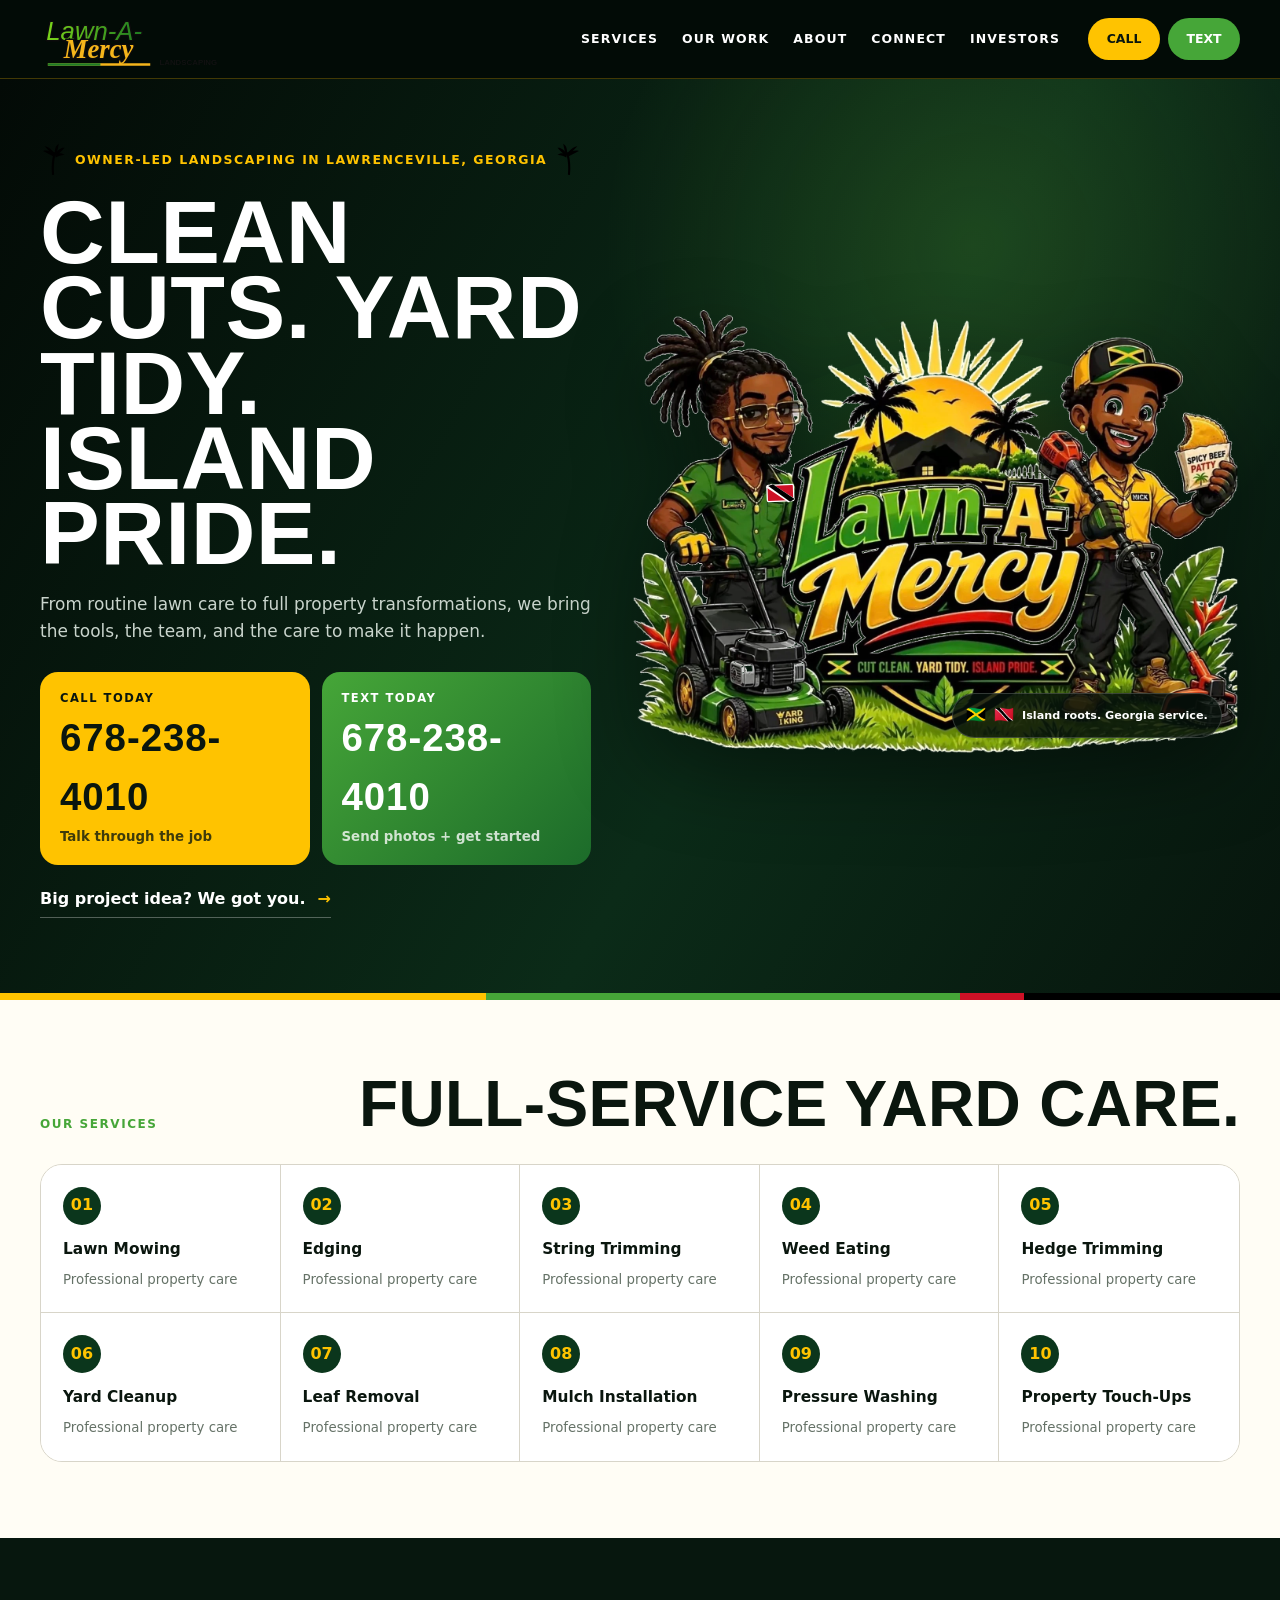
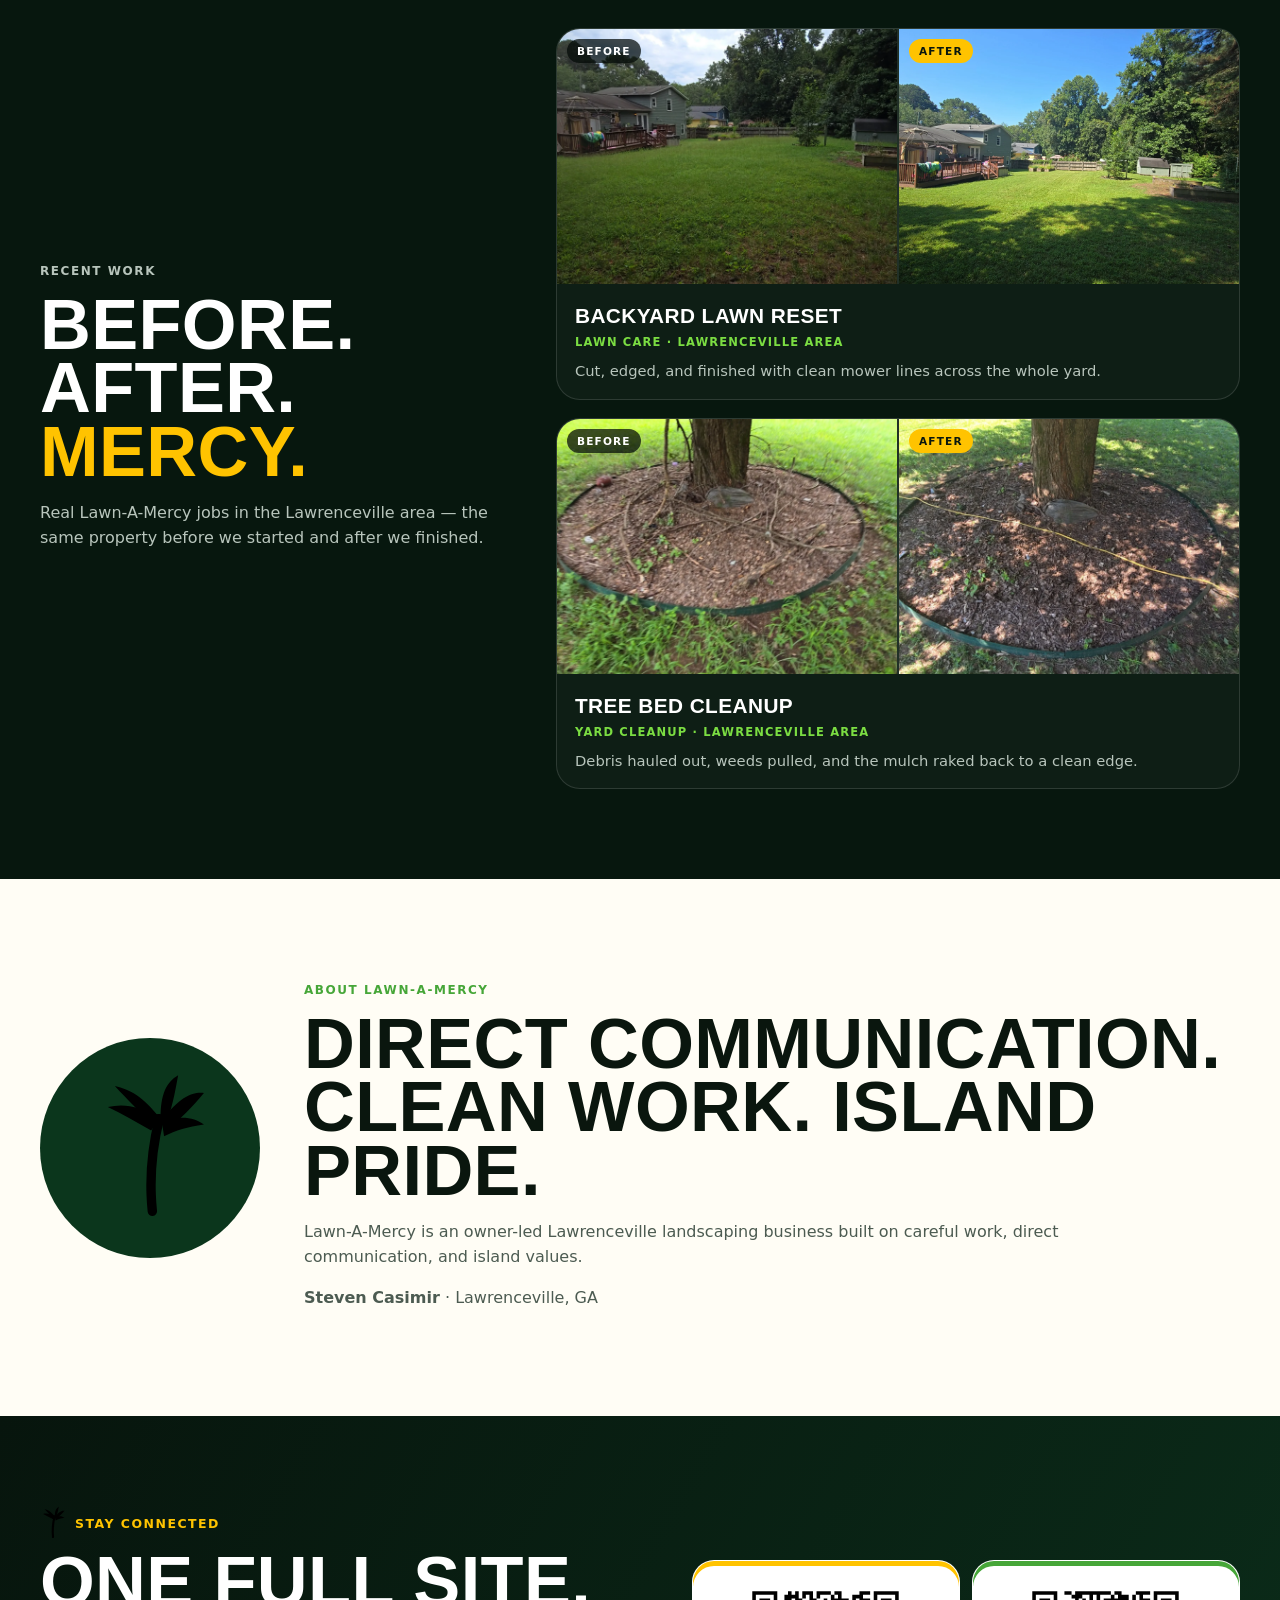
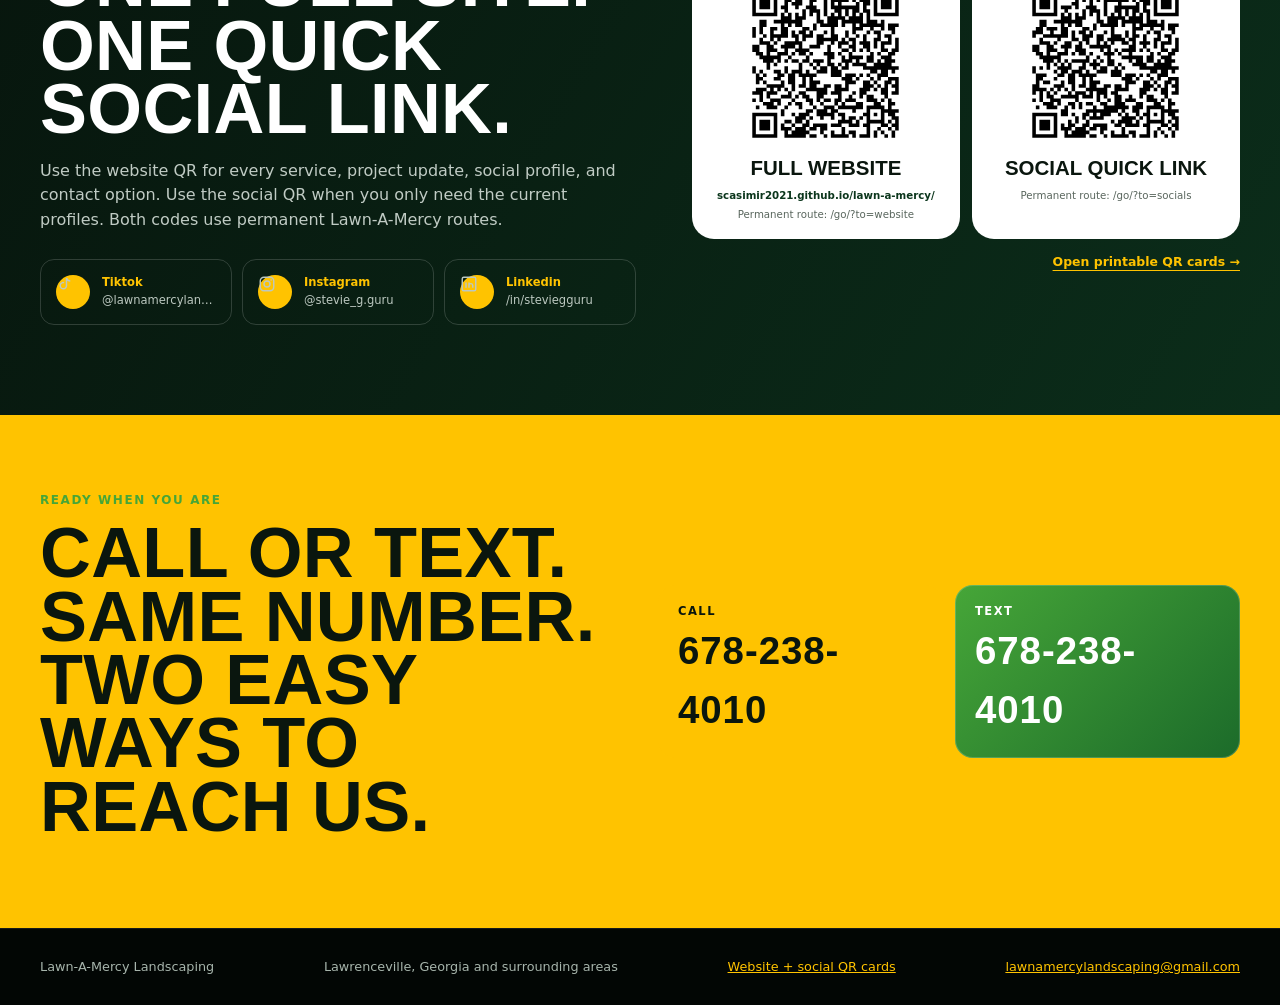
==== commit 76019343: "feat(work): ship the before/after project gallery Adds the "Our Work" gallery to the public site. re" ====
--- a/index.html
+++ b/index.html
@@ -50,7 +50,7 @@
 
     <section class="service-strip" id="services"><div class="shell"><div class="section-title"><span>Our services</span><h2>Full-service yard care.</h2></div><div class="service-grid" id="serviceGrid"></div></div></section>
 
-    <section class="work-section" id="work"><div class="shell work-grid"><div><p class="eyebrow">Recent work</p><h2>Before. After. <em>Mercy.</em></h2><p>Add approved project photos through <code>data/site.json</code> or Trio. The page stays lightweight.</p></div><div class="work-placeholder"><span>Project gallery ready for Trio feed</span></div></div></section>
+    <section class="work-section" id="work"><div class="shell work-grid"><div><p class="eyebrow">Recent work</p><h2>Before. After. <em>Mercy.</em></h2><p data-bind="portfolio.description">Real Lawn-A-Mercy jobs in the Lawrenceville area — the same property before we started and after we finished.</p></div><div class="work-gallery" id="workGallery"></div></div></section>
 
     <section class="about-section" id="about"><div class="shell about-grid"><div class="about-mark"><img src="assets/brand/palm.svg" alt=""></div><div><p class="eyebrow dark">About Lawn-A-Mercy</p><h2>Direct communication. Clean work. Island pride.</h2><p data-bind="brand.about"></p><p><strong data-bind="contact.owner">Steven Casimir</strong> · <span data-bind="contact.city">Lawrenceville, GA</span></p></div></div></section>
 
--- a/assets/css/site.css
+++ b/assets/css/site.css
@@ -1 +1 @@
-:root{--deep:#06110b;--green:#0b361c;--leaf:#46a638;--lime:#7bdd42;--gold:#ffc300;--paper:#fffdf5;--ink:#0a160e;--red:#ce1126;--line:rgba(255,255,255,.13)}*{box-sizing:border-box}html{scroll-behavior:smooth}body{margin:0;background:var(--deep);color:#fff;font-family:Inter,ui-sans-serif,system-ui,-apple-system,"Segoe UI",sans-serif;line-height:1.55}a{color:inherit}.shell{width:min(1200px,calc(100% - 40px));margin-inline:auto}.topbar{position:sticky;top:0;z-index:20;background:rgba(3,11,7,.94);border-bottom:1px solid rgba(255,195,0,.25);backdrop-filter:blur(16px)}.nav-row{min-height:78px;display:flex;align-items:center;gap:28px}.brand{width:220px;margin-right:auto}.brand img{display:block;width:100%;height:58px;object-fit:contain;object-position:left}.topbar nav{display:flex;gap:24px}.topbar nav a{font-size:.78rem;font-weight:900;letter-spacing:.09em;text-decoration:none;text-transform:uppercase}.header-actions{display:flex;gap:8px}.mini-cta{min-width:72px;padding:11px 14px;border-radius:999px;font-size:.78rem;font-weight:900;text-align:center;text-decoration:none;text-transform:uppercase}.mini-cta.call{background:var(--gold);color:var(--ink)}.mini-cta.text{background:var(--leaf);color:#fff}.hero{position:relative;overflow:hidden;background:radial-gradient(circle at 76% 18%,rgba(123,221,66,.16),transparent 30%),linear-gradient(120deg,#030a06,#0b2b18 60%,#07150d)}.hero:after{content:"";position:absolute;inset:auto 0 0;height:7px;background:linear-gradient(90deg,var(--gold) 0 38%,var(--leaf) 38% 75%,var(--red) 75% 80%,#000 80%)}.hero-grid{min-height:690px;display:grid;grid-template-columns:.95fr 1.05fr;gap:40px;align-items:center;padding-block:64px 82px}.hero-copy{position:relative;z-index:2}.island-kicker{display:flex;align-items:center;gap:10px;color:var(--gold);font-size:.78rem;font-weight:900;letter-spacing:.12em;text-transform:uppercase}.island-kicker img{width:25px;height:34px;color:var(--lime)}.island-kicker img.flip{transform:scaleX(-1)}h1,h2{font-family:Impact,"Arial Narrow",sans-serif;text-transform:uppercase;letter-spacing:.005em}.hero h1{max-width:650px;margin:18px 0 20px;font-size:clamp(4rem,7vw,7.4rem);line-height:.84}.hero h1::first-line{color:#fff}.lede{max-width:660px;color:#c9d4cc;font-size:1.06rem}.contact-duo{display:grid;grid-template-columns:1fr 1fr;gap:12px;margin-top:28px}.contact-tile{display:flex;flex-direction:column;justify-content:center;min-height:118px;padding:18px 20px;border-radius:18px;text-decoration:none;transition:transform .2s ease}.contact-tile:hover{transform:translateY(-3px)}.contact-call{background:var(--gold);color:var(--ink)}.contact-text{background:linear-gradient(135deg,var(--leaf),#1c6b2a);color:#fff}.tile-label{font-size:.72rem;font-weight:900;letter-spacing:.13em;text-transform:uppercase}.contact-tile strong{font-family:Impact,"Arial Narrow",sans-serif;font-size:clamp(1.8rem,3vw,2.7rem);letter-spacing:.025em}.contact-tile small{font-weight:700;opacity:.78}.project-link{display:inline-flex;align-items:center;gap:12px;margin-top:22px;padding-bottom:5px;border-bottom:1px solid rgba(255,255,255,.3);font-weight:900;text-decoration:none}.project-link b{color:var(--gold)}.hero-visual{position:relative;min-width:0}.hero-visual>img{position:relative;z-index:2;display:block;width:100%;max-height:600px;object-fit:contain;filter:drop-shadow(0 24px 42px rgba(0,0,0,.45))}.art-halo{position:absolute;inset:10% 2% 8% 10%;border-radius:50%;background:radial-gradient(circle,rgba(255,195,0,.2),rgba(70,166,56,.08) 52%,transparent 70%)}.flag-note{position:absolute;z-index:4;right:3%;bottom:4%;display:flex;align-items:center;gap:8px;padding:9px 13px;border:1px solid rgba(255,255,255,.18);border-radius:999px;background:rgba(6,17,11,.84);font-size:.7rem}.flag-note span{font-size:1rem}.service-strip{background:var(--paper);color:var(--ink);padding:76px 0}.section-title{display:flex;align-items:end;justify-content:space-between;gap:22px;margin-bottom:30px}.section-title span,.eyebrow{color:var(--leaf);font-size:.75rem;font-weight:900;letter-spacing:.13em;text-transform:uppercase}.section-title h2{margin:0;font-size:clamp(2.5rem,5vw,4.5rem);line-height:.9}.service-grid{display:grid;grid-template-columns:repeat(5,1fr);border:1px solid #d8d5c9;border-radius:22px;overflow:hidden}.service-card{min-height:124px;padding:22px;border-right:1px solid #d8d5c9;border-bottom:1px solid #d8d5c9;background:#fff}.service-card:nth-child(5n){border-right:0}.service-card:nth-last-child(-n+5){border-bottom:0}.service-card strong{display:block;font-size:.96rem}.service-card small{display:block;margin-top:8px;color:#657267}.service-dot{display:grid;place-items:center;width:38px;height:38px;margin-bottom:13px;border-radius:50%;background:var(--green);color:var(--gold);font-weight:900}.work-section{padding:90px 0;background:#07170e}.work-grid{display:grid;grid-template-columns:.8fr 1.2fr;gap:60px;align-items:center}.work-section h2,.about-section h2,.connect-section h2,.final-contact h2{margin:10px 0 18px;font-size:clamp(2.7rem,5.5vw,5.4rem);line-height:.9}.work-section h2 em{color:var(--gold);font-style:normal}.work-section p{color:#b8c5bc}.work-placeholder{min-height:320px;display:grid;place-items:center;border:1px dashed rgba(255,255,255,.24);border-radius:24px;background:linear-gradient(135deg,rgba(70,166,56,.08),rgba(255,195,0,.04));color:#aab9af;text-transform:uppercase;font-size:.8rem;letter-spacing:.08em}.about-section{padding:90px 0;background:var(--paper);color:var(--ink)}.about-grid{display:grid;grid-template-columns:220px 1fr;gap:44px;align-items:center}.about-mark{display:grid;place-items:center;aspect-ratio:1;border-radius:50%;background:var(--green);color:var(--gold)}.about-mark img{width:120px;height:150px}.eyebrow.dark{color:var(--leaf)}.about-section p{max-width:820px;color:#4c5b51}.connect-section{padding:90px 0;background:linear-gradient(120deg,#07150d,#0b2d1a)}.connect-grid{display:grid;grid-template-columns:1fr 390px;gap:70px;align-items:center}.connect-copy p{color:#c0cbc4}.social-links{display:grid;grid-template-columns:repeat(3,1fr);gap:10px;margin-top:26px}.social-link{padding:14px 15px;border:1px solid rgba(255,255,255,.16);border-radius:14px;text-decoration:none}.social-link strong,.social-link span{display:block}.social-link strong{color:var(--gold)}.social-link span{font-size:.72rem;color:#bcc8c0}.qr-card{display:grid;justify-items:center;padding:24px;border:1px solid rgba(255,255,255,.16);border-radius:24px;background:#fff;color:var(--ink);text-decoration:none;text-align:center}.qr-card img{width:250px;max-width:100%;aspect-ratio:1}.qr-card strong{font-family:Impact,"Arial Narrow",sans-serif;font-size:1.45rem;text-transform:uppercase}.qr-card small{margin-top:4px;color:#59665d}.final-contact{padding:72px 0;background:var(--gold);color:var(--ink)}.final-contact>.shell{display:grid;grid-template-columns:1fr 1fr;gap:36px;align-items:center}.contact-duo.compact{margin:0}.compact .contact-tile{min-height:96px}.compact .contact-text{box-shadow:inset 0 0 0 1px rgba(255,255,255,.18)}footer{padding:28px 0;background:#020604;border-top:1px solid rgba(255,255,255,.08);font-size:.8rem;color:#a7b5ac}footer>.shell{display:flex;justify-content:space-between;gap:20px;flex-wrap:wrap}footer a{color:var(--gold)}code{padding:.15em .4em;border-radius:5px;background:rgba(255,255,255,.08)}@media(max-width:900px){.topbar nav{display:flex;order:3;flex-basis:100%;gap:18px;margin:0 0 10px;padding-bottom:2px;overflow-x:auto;-webkit-overflow-scrolling:touch;scrollbar-width:none}.topbar nav::-webkit-scrollbar{display:none}.topbar nav a{white-space:nowrap;padding:4px 0}.nav-row{flex-wrap:wrap}.hero-grid{grid-template-columns:1fr;padding-top:48px}.hero-copy{order:2}.hero-visual{order:1}.service-grid{grid-template-columns:repeat(2,1fr)}.service-card,.service-card:nth-child(5n),.service-card:nth-last-child(-n+5){border-right:1px solid #d8d5c9;border-bottom:1px solid #d8d5c9}.service-card:nth-child(2n){border-right:0}.service-card:nth-last-child(-n+2){border-bottom:0}.work-grid,.connect-grid,.final-contact>.shell{grid-template-columns:1fr}.about-grid{grid-template-columns:120px 1fr}.social-links{grid-template-columns:1fr}.connect-grid{gap:34px}}@media(max-width:560px){.shell{width:min(100% - 24px,1200px)}.nav-row{min-height:68px}.brand{width:160px}.brand img{height:46px}.mini-cta{min-width:56px;padding:9px 10px}.hero h1{font-size:3.6rem}.contact-duo{grid-template-columns:1fr}.service-grid{grid-template-columns:1fr}.service-card,.service-card:nth-child(2n),.service-card:nth-last-child(-n+2){border-right:0;border-bottom:1px solid #d8d5c9}.service-card:last-child{border-bottom:0}.about-grid{grid-template-columns:1fr}.about-mark{width:100px}.section-title{align-items:start;flex-direction:column}.flag-note{position:static;width:max-content;max-width:100%;margin:10px auto 0}.header-actions{gap:5px}}+:root{--deep:#06110b;--green:#0b361c;--leaf:#46a638;--lime:#7bdd42;--gold:#ffc300;--paper:#fffdf5;--ink:#0a160e;--red:#ce1126;--line:rgba(255,255,255,.13)}*{box-sizing:border-box}html{scroll-behavior:smooth}body{margin:0;background:var(--deep);color:#fff;font-family:Inter,ui-sans-serif,system-ui,-apple-system,"Segoe UI",sans-serif;line-height:1.55}a{color:inherit}.shell{width:min(1200px,calc(100% - 40px));margin-inline:auto}.topbar{position:sticky;top:0;z-index:20;background:rgba(3,11,7,.94);border-bottom:1px solid rgba(255,195,0,.25);backdrop-filter:blur(16px)}.nav-row{min-height:78px;display:flex;align-items:center;gap:28px}.brand{width:220px;margin-right:auto}.brand img{display:block;width:100%;height:58px;object-fit:contain;object-position:left}.topbar nav{display:flex;gap:24px}.topbar nav a{font-size:.78rem;font-weight:900;letter-spacing:.09em;text-decoration:none;text-transform:uppercase}.header-actions{display:flex;gap:8px}.mini-cta{min-width:72px;padding:11px 14px;border-radius:999px;font-size:.78rem;font-weight:900;text-align:center;text-decoration:none;text-transform:uppercase}.mini-cta.call{background:var(--gold);color:var(--ink)}.mini-cta.text{background:var(--leaf);color:#fff}.hero{position:relative;overflow:hidden;background:radial-gradient(circle at 76% 18%,rgba(123,221,66,.16),transparent 30%),linear-gradient(120deg,#030a06,#0b2b18 60%,#07150d)}.hero:after{content:"";position:absolute;inset:auto 0 0;height:7px;background:linear-gradient(90deg,var(--gold) 0 38%,var(--leaf) 38% 75%,var(--red) 75% 80%,#000 80%)}.hero-grid{min-height:690px;display:grid;grid-template-columns:.95fr 1.05fr;gap:40px;align-items:center;padding-block:64px 82px}.hero-copy{position:relative;z-index:2}.island-kicker{display:flex;align-items:center;gap:10px;color:var(--gold);font-size:.78rem;font-weight:900;letter-spacing:.12em;text-transform:uppercase}.island-kicker img{width:25px;height:34px;color:var(--lime)}.island-kicker img.flip{transform:scaleX(-1)}h1,h2{font-family:Impact,"Arial Narrow",sans-serif;text-transform:uppercase;letter-spacing:.005em}.hero h1{max-width:650px;margin:18px 0 20px;font-size:clamp(4rem,7vw,7.4rem);line-height:.84}.hero h1::first-line{color:#fff}.lede{max-width:660px;color:#c9d4cc;font-size:1.06rem}.contact-duo{display:grid;grid-template-columns:1fr 1fr;gap:12px;margin-top:28px}.contact-tile{display:flex;flex-direction:column;justify-content:center;min-height:118px;padding:18px 20px;border-radius:18px;text-decoration:none;transition:transform .2s ease}.contact-tile:hover{transform:translateY(-3px)}.contact-call{background:var(--gold);color:var(--ink)}.contact-text{background:linear-gradient(135deg,var(--leaf),#1c6b2a);color:#fff}.tile-label{font-size:.72rem;font-weight:900;letter-spacing:.13em;text-transform:uppercase}.contact-tile strong{font-family:Impact,"Arial Narrow",sans-serif;font-size:clamp(1.8rem,3vw,2.7rem);letter-spacing:.025em}.contact-tile small{font-weight:700;opacity:.78}.project-link{display:inline-flex;align-items:center;gap:12px;margin-top:22px;padding-bottom:5px;border-bottom:1px solid rgba(255,255,255,.3);font-weight:900;text-decoration:none}.project-link b{color:var(--gold)}.hero-visual{position:relative;min-width:0}.hero-visual>img{position:relative;z-index:2;display:block;width:100%;max-height:600px;object-fit:contain;filter:drop-shadow(0 24px 42px rgba(0,0,0,.45))}.art-halo{position:absolute;inset:10% 2% 8% 10%;border-radius:50%;background:radial-gradient(circle,rgba(255,195,0,.2),rgba(70,166,56,.08) 52%,transparent 70%)}.flag-note{position:absolute;z-index:4;right:3%;bottom:4%;display:flex;align-items:center;gap:8px;padding:9px 13px;border:1px solid rgba(255,255,255,.18);border-radius:999px;background:rgba(6,17,11,.84);font-size:.7rem}.flag-note span{font-size:1rem}.service-strip{background:var(--paper);color:var(--ink);padding:76px 0}.section-title{display:flex;align-items:end;justify-content:space-between;gap:22px;margin-bottom:30px}.section-title span,.eyebrow{color:var(--leaf);font-size:.75rem;font-weight:900;letter-spacing:.13em;text-transform:uppercase}.section-title h2{margin:0;font-size:clamp(2.5rem,5vw,4.5rem);line-height:.9}.service-grid{display:grid;grid-template-columns:repeat(5,1fr);border:1px solid #d8d5c9;border-radius:22px;overflow:hidden}.service-card{min-height:124px;padding:22px;border-right:1px solid #d8d5c9;border-bottom:1px solid #d8d5c9;background:#fff}.service-card:nth-child(5n){border-right:0}.service-card:nth-last-child(-n+5){border-bottom:0}.service-card strong{display:block;font-size:.96rem}.service-card small{display:block;margin-top:8px;color:#657267}.service-dot{display:grid;place-items:center;width:38px;height:38px;margin-bottom:13px;border-radius:50%;background:var(--green);color:var(--gold);font-weight:900}.work-section{padding:90px 0;background:#07170e}.work-grid{display:grid;grid-template-columns:.8fr 1.2fr;gap:60px;align-items:center}.work-section h2,.about-section h2,.connect-section h2,.final-contact h2{margin:10px 0 18px;font-size:clamp(2.7rem,5.5vw,5.4rem);line-height:.9}.work-section h2 em{color:var(--gold);font-style:normal}.work-section p{color:#b8c5bc}.work-placeholder{min-height:320px;display:grid;place-items:center;border:1px dashed rgba(255,255,255,.24);border-radius:24px;background:linear-gradient(135deg,rgba(70,166,56,.08),rgba(255,195,0,.04));color:#aab9af;text-transform:uppercase;font-size:.8rem;letter-spacing:.08em}.work-gallery{display:grid;gap:18px;min-width:0}.work-card{overflow:hidden;border:1px solid var(--line);border-radius:24px;background:rgba(255,255,255,.03);transition:transform .2s ease,border-color .2s ease}.work-card:hover{transform:translateY(-4px);border-color:rgba(255,195,0,.42)}.work-shots{display:grid;grid-template-columns:1fr 1fr;gap:2px;background:rgba(255,255,255,.08)}.work-shot{position:relative;margin:0;aspect-ratio:4/3;background:#0b1d13;overflow:hidden}.work-shot img{display:block;width:100%;height:100%;object-fit:cover}.work-badge{position:absolute;top:10px;left:10px;padding:4px 10px;border-radius:999px;background:rgba(3,11,7,.72);color:#fff;font-size:.66rem;font-weight:900;letter-spacing:.11em;text-transform:uppercase}.work-badge.after{background:var(--gold);color:var(--ink)}.work-caption{padding:16px 18px}.work-caption strong{display:block;font-family:Impact,"Arial Narrow",sans-serif;font-size:1.3rem;letter-spacing:.02em;text-transform:uppercase}.work-caption span{display:block;margin-top:2px;color:var(--lime);font-size:.72rem;font-weight:900;letter-spacing:.1em;text-transform:uppercase}.work-section .work-caption p{margin:8px 0 0;color:#b8c5bc;font-size:.92rem}.work-empty{min-height:320px;display:grid;place-items:center;align-content:center;gap:8px;padding:24px;text-align:center;border:1px dashed rgba(255,255,255,.24);border-radius:24px;background:linear-gradient(135deg,rgba(70,166,56,.08),rgba(255,195,0,.04));color:#aab9af}.work-empty strong{font-family:Impact,"Arial Narrow",sans-serif;font-size:1.25rem;text-transform:uppercase;color:#d9e4dc}.work-empty span{font-size:.86rem}.about-section{padding:90px 0;background:var(--paper);color:var(--ink)}.about-grid{display:grid;grid-template-columns:220px 1fr;gap:44px;align-items:center}.about-mark{display:grid;place-items:center;aspect-ratio:1;border-radius:50%;background:var(--green);color:var(--gold)}.about-mark img{width:120px;height:150px}.eyebrow.dark{color:var(--leaf)}.about-section p{max-width:820px;color:#4c5b51}.connect-section{padding:90px 0;background:linear-gradient(120deg,#07150d,#0b2d1a)}.connect-grid{display:grid;grid-template-columns:1fr 390px;gap:70px;align-items:center}.connect-copy p{color:#c0cbc4}.social-links{display:grid;grid-template-columns:repeat(3,1fr);gap:10px;margin-top:26px}.social-link{padding:14px 15px;border:1px solid rgba(255,255,255,.16);border-radius:14px;text-decoration:none}.social-link strong,.social-link span{display:block}.social-link strong{color:var(--gold)}.social-link span{font-size:.72rem;color:#bcc8c0}.qr-card{display:grid;justify-items:center;padding:24px;border:1px solid rgba(255,255,255,.16);border-radius:24px;background:#fff;color:var(--ink);text-decoration:none;text-align:center}.qr-card img{width:250px;max-width:100%;aspect-ratio:1}.qr-card strong{font-family:Impact,"Arial Narrow",sans-serif;font-size:1.45rem;text-transform:uppercase}.qr-card small{margin-top:4px;color:#59665d}.final-contact{padding:72px 0;background:var(--gold);color:var(--ink)}.final-contact>.shell{display:grid;grid-template-columns:1fr 1fr;gap:36px;align-items:center}.contact-duo.compact{margin:0}.compact .contact-tile{min-height:96px}.compact .contact-text{box-shadow:inset 0 0 0 1px rgba(255,255,255,.18)}footer{padding:28px 0;background:#020604;border-top:1px solid rgba(255,255,255,.08);font-size:.8rem;color:#a7b5ac}footer>.shell{display:flex;justify-content:space-between;gap:20px;flex-wrap:wrap}footer a{color:var(--gold)}code{padding:.15em .4em;border-radius:5px;background:rgba(255,255,255,.08)}@media(max-width:900px){.topbar nav{display:flex;order:3;flex-basis:100%;gap:18px;margin:0 0 10px;padding-bottom:2px;overflow-x:auto;-webkit-overflow-scrolling:touch;scrollbar-width:none}.topbar nav::-webkit-scrollbar{display:none}.topbar nav a{white-space:nowrap;padding:4px 0}.nav-row{flex-wrap:wrap}.hero-grid{grid-template-columns:1fr;padding-top:48px}.hero-copy{order:2}.hero-visual{order:1}.service-grid{grid-template-columns:repeat(2,1fr)}.service-card,.service-card:nth-child(5n),.service-card:nth-last-child(-n+5){border-right:1px solid #d8d5c9;border-bottom:1px solid #d8d5c9}.service-card:nth-child(2n){border-right:0}.service-card:nth-last-child(-n+2){border-bottom:0}.work-grid,.connect-grid,.final-contact>.shell{grid-template-columns:1fr}.work-caption strong{font-size:1.2rem}.about-grid{grid-template-columns:120px 1fr}.social-links{grid-template-columns:1fr}.connect-grid{gap:34px}}@media(max-width:560px){.shell{width:min(100% - 24px,1200px)}.nav-row{min-height:68px}.brand{width:160px}.brand img{height:46px}.mini-cta{min-width:56px;padding:9px 10px}.hero h1{font-size:3.6rem}.contact-duo{grid-template-columns:1fr}.service-grid{grid-template-columns:1fr}.service-card,.service-card:nth-child(2n),.service-card:nth-last-child(-n+2){border-right:0;border-bottom:1px solid #d8d5c9}.service-card:last-child{border-bottom:0}.work-shots{grid-template-columns:1fr}.work-shot{aspect-ratio:4/3}.work-caption{padding:14px 15px}.about-grid{grid-template-columns:1fr}.about-mark{width:100px}.section-title{align-items:start;flex-direction:column}.flag-note{position:static;width:max-content;max-width:100%;margin:10px auto 0}.header-actions{gap:5px}}
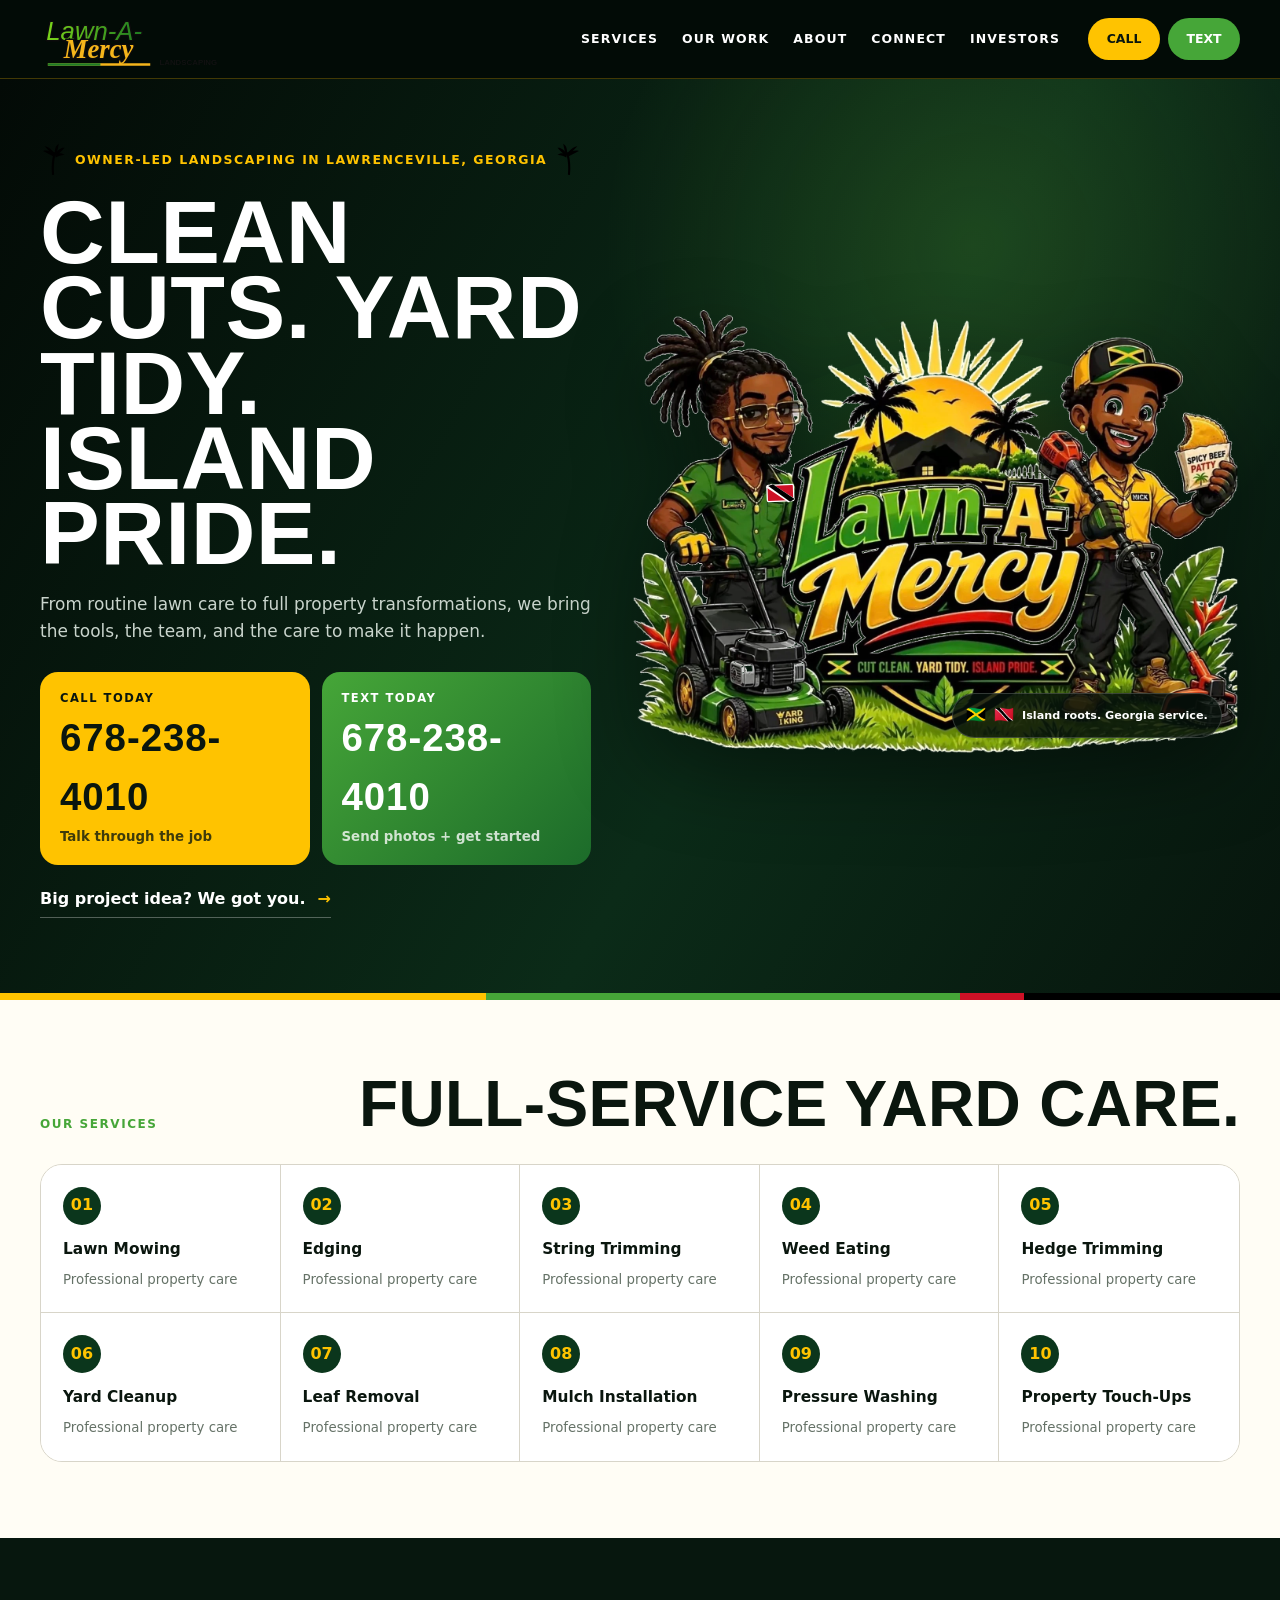
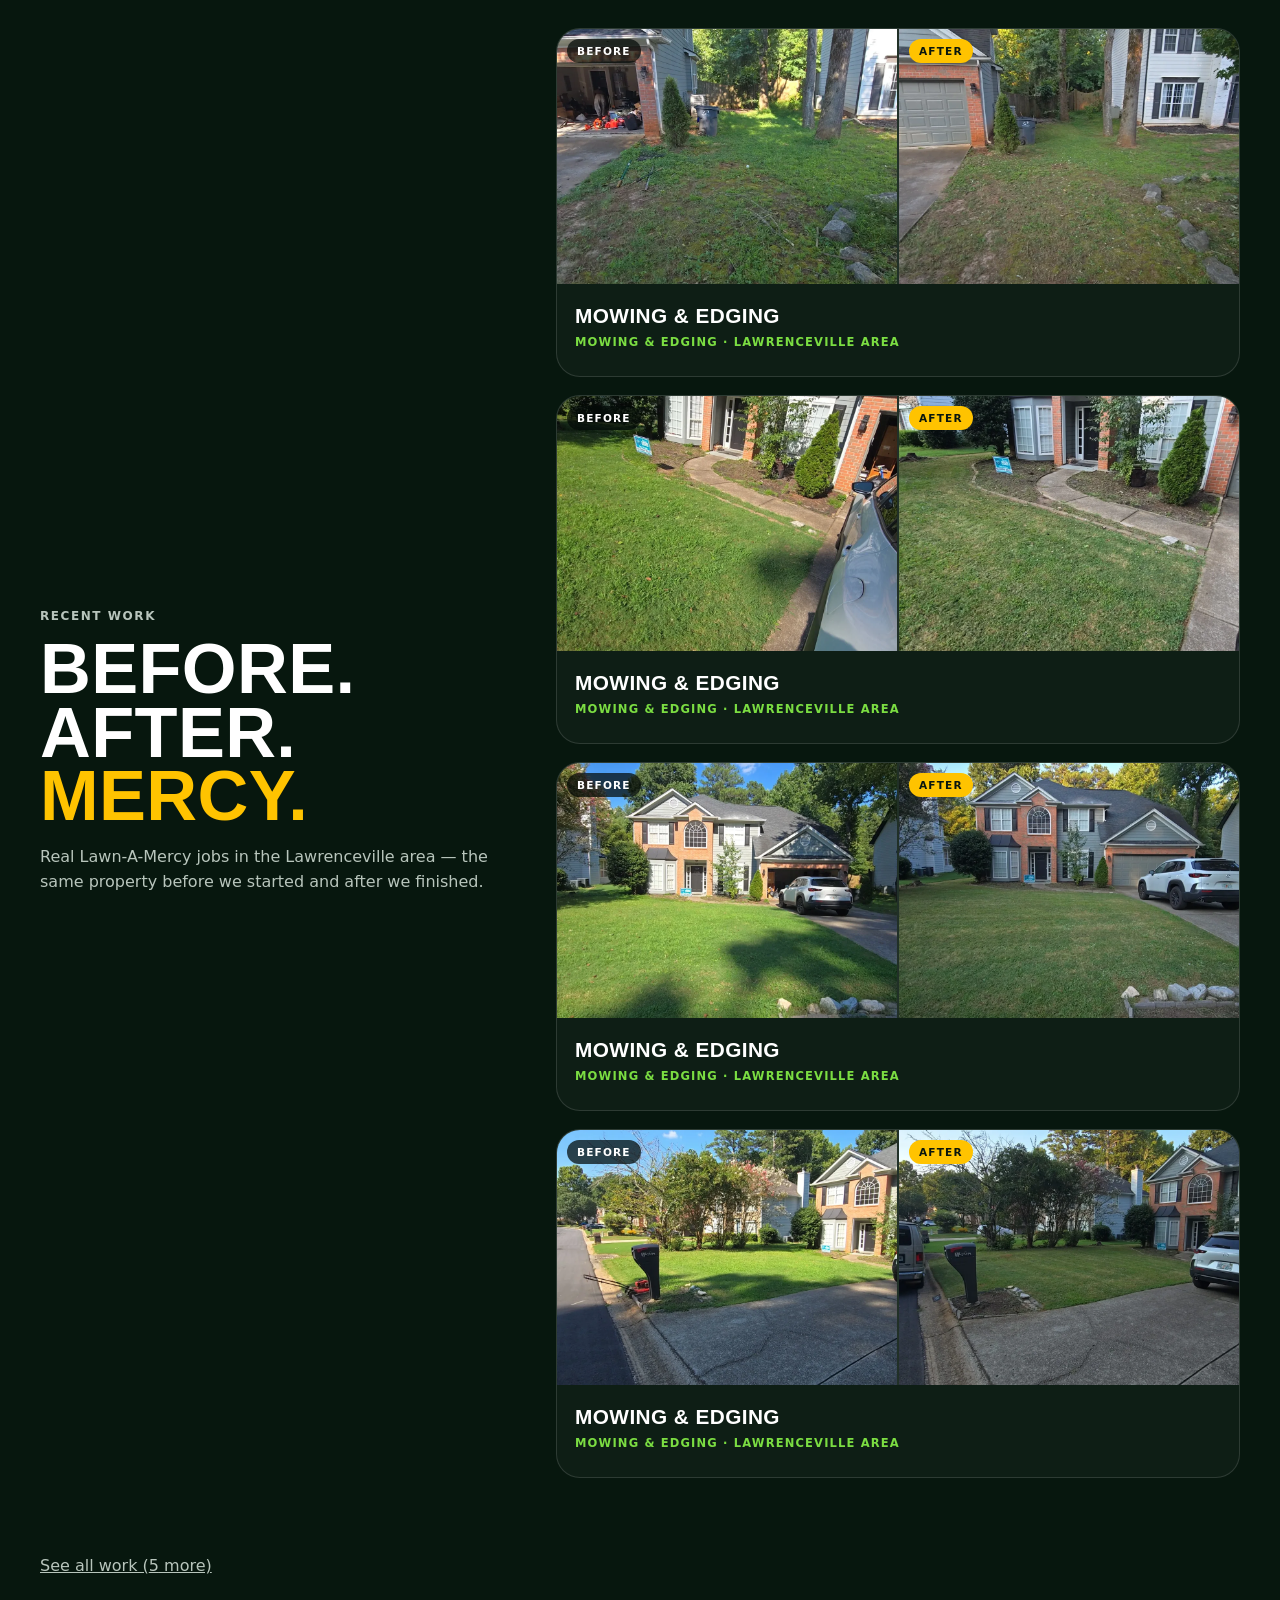
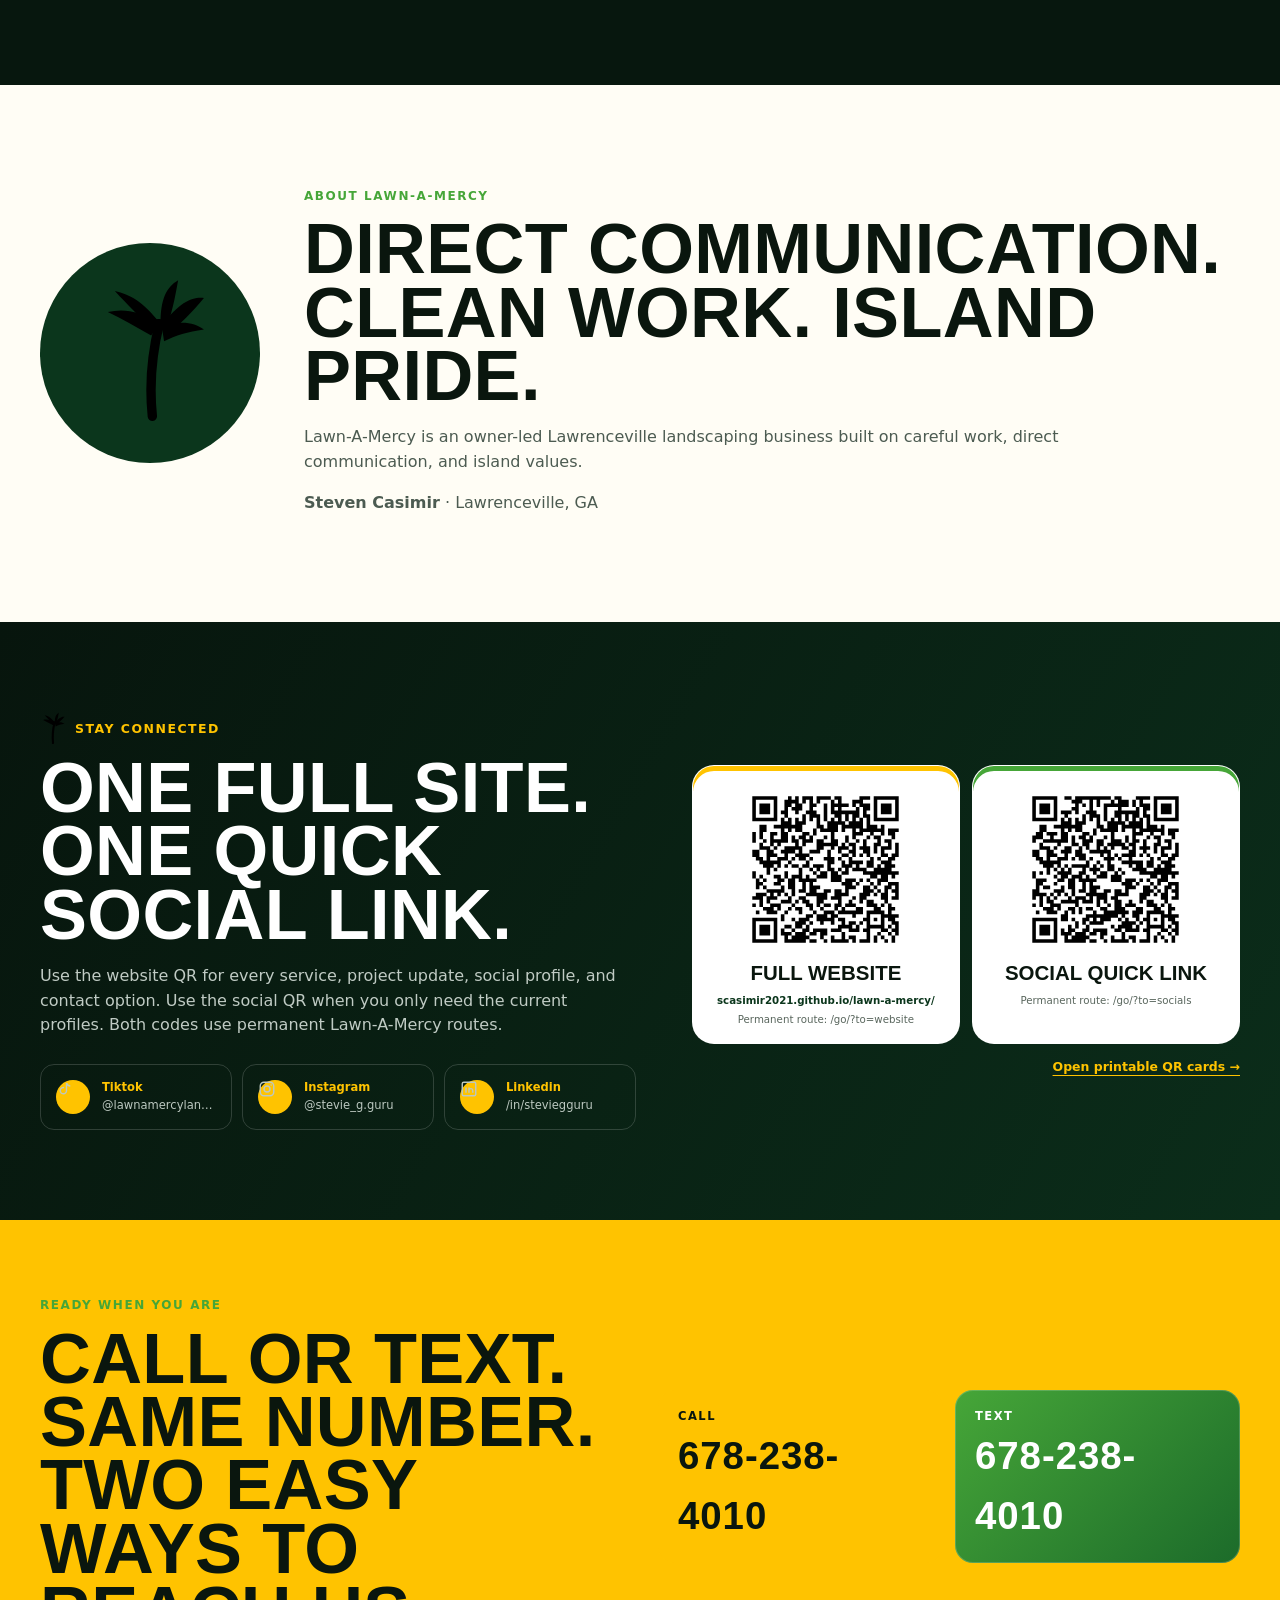
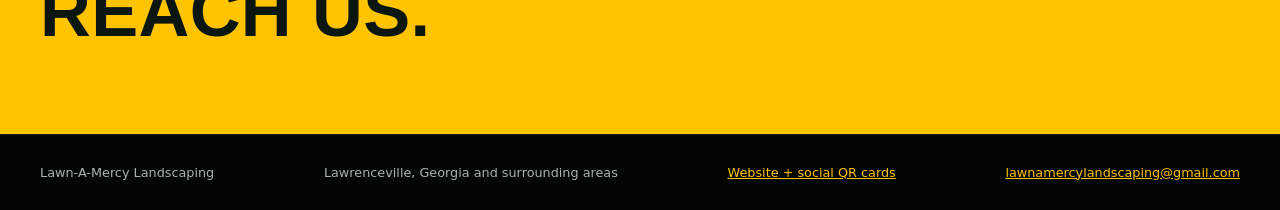
==== commit 3c07eee2: "work: publish six approved before/after pairs and the full work page" ====
--- a/index.html
+++ b/index.html
@@ -19,7 +19,7 @@
   <header class="topbar">
     <div class="shell nav-row">
       <a class="brand" href="#home"><img src="assets/brand/logo.svg" alt="Lawn-A-Mercy Landscaping"></a>
-      <nav><a href="#services">Services</a><a href="#work">Our Work</a><a href="#about">About</a><a href="#connect">Connect</a><a href="investors/">Investors</a></nav>
+      <nav><a href="#services">Services</a><a href="work/">Our Work</a><a href="#about">About</a><a href="#connect">Connect</a><a href="investors/">Investors</a></nav>
       <div class="header-actions">
         <a class="mini-cta call" data-route="call" href="tel:+16782384010">Call</a>
         <a class="mini-cta text" data-route="text" href="sms:+16782384010">Text</a>
@@ -50,7 +50,7 @@
 
     <section class="service-strip" id="services"><div class="shell"><div class="section-title"><span>Our services</span><h2>Full-service yard care.</h2></div><div class="service-grid" id="serviceGrid"></div></div></section>
 
-    <section class="work-section" id="work"><div class="shell work-grid"><div><p class="eyebrow">Recent work</p><h2>Before. After. <em>Mercy.</em></h2><p data-bind="portfolio.description">Real Lawn-A-Mercy jobs in the Lawrenceville area — the same property before we started and after we finished.</p></div><div class="work-gallery" id="workGallery"></div></div></section>
+    <section class="work-section" id="work"><div class="shell work-grid"><div><p class="eyebrow">Recent work</p><h2>Before. After. <em>Mercy.</em></h2><p data-bind="portfolio.description">Real Lawn-A-Mercy jobs in the Lawrenceville area — the same property before we started and after we finished.</p></div><div class="work-gallery" id="workGallery" data-limit="4"></div><p class="work-more" id="workMore" hidden><a href="work/">See all work (<span data-more-count>0</span> more)</a></p></div></section>
 
     <section class="about-section" id="about"><div class="shell about-grid"><div class="about-mark"><img src="assets/brand/palm.svg" alt=""></div><div><p class="eyebrow dark">About Lawn-A-Mercy</p><h2>Direct communication. Clean work. Island pride.</h2><p data-bind="brand.about"></p><p><strong data-bind="contact.owner">Steven Casimir</strong> · <span data-bind="contact.city">Lawrenceville, GA</span></p></div></div></section>
 
